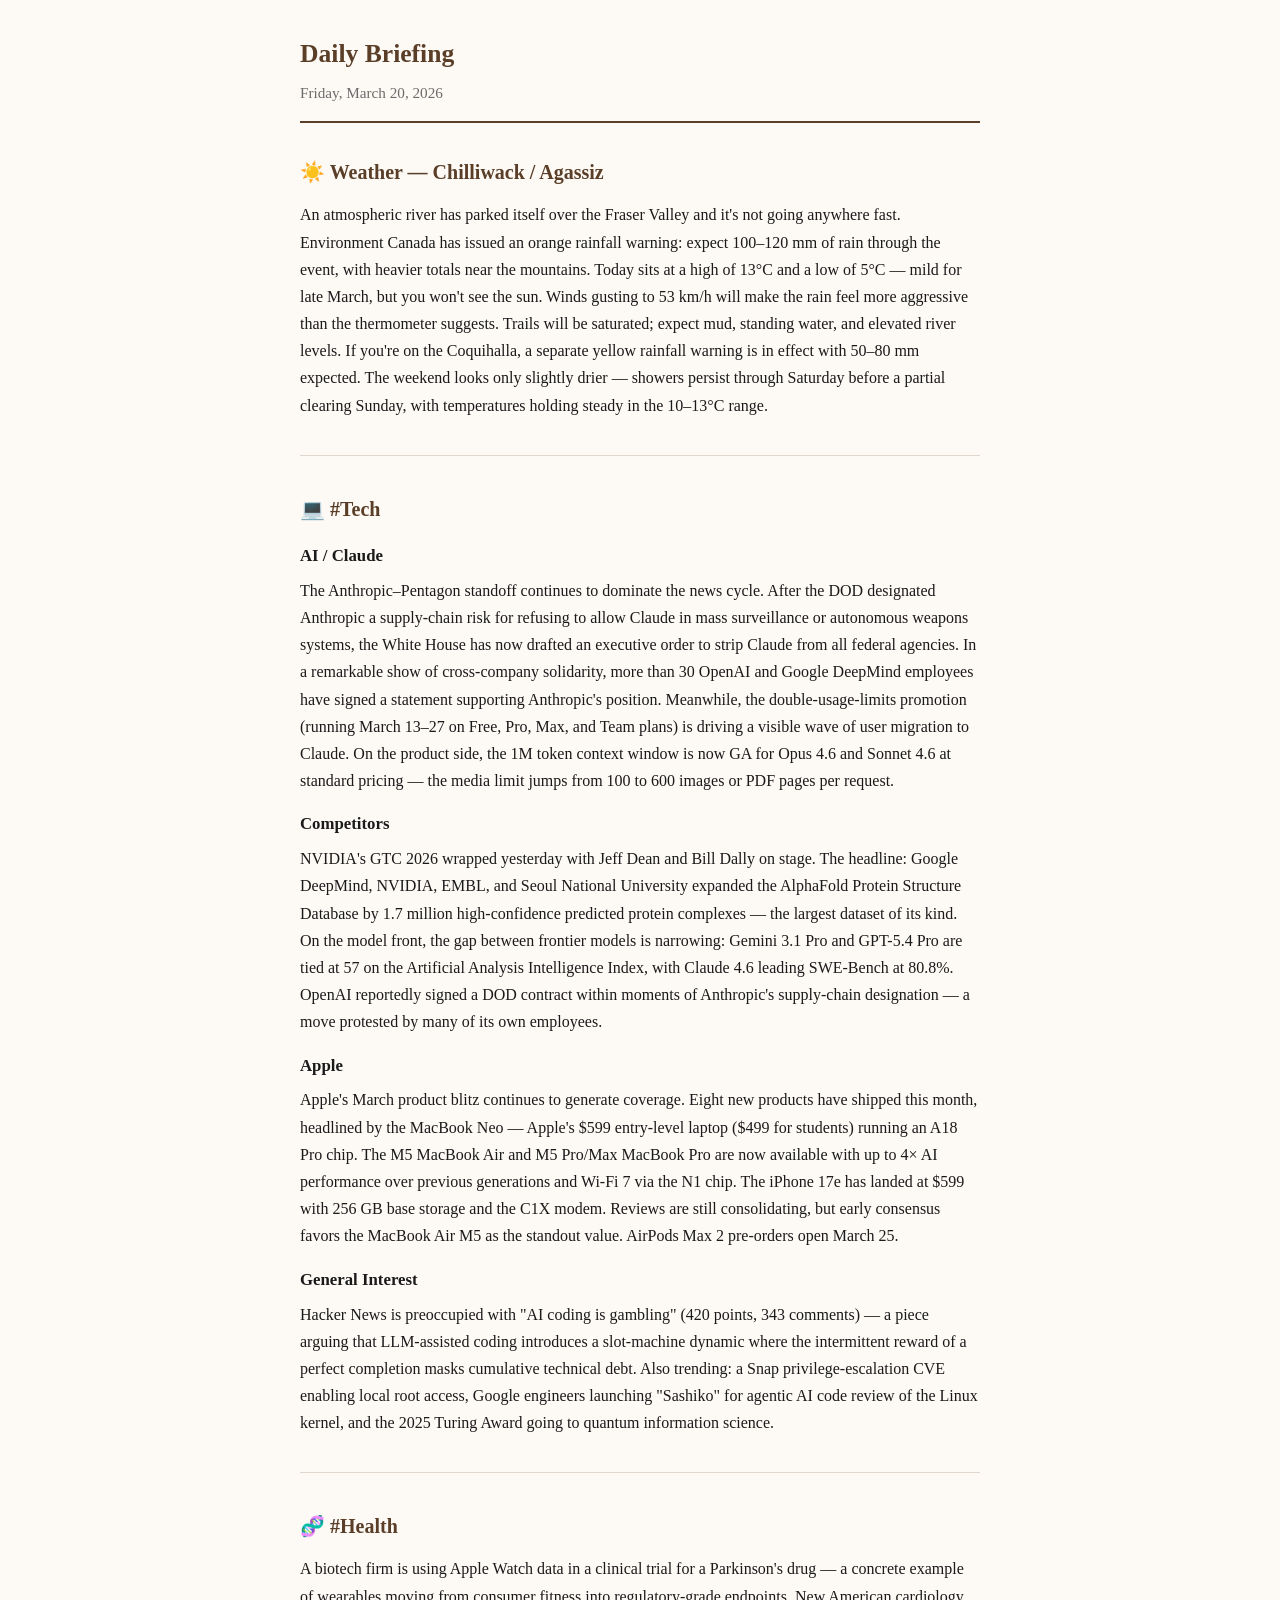
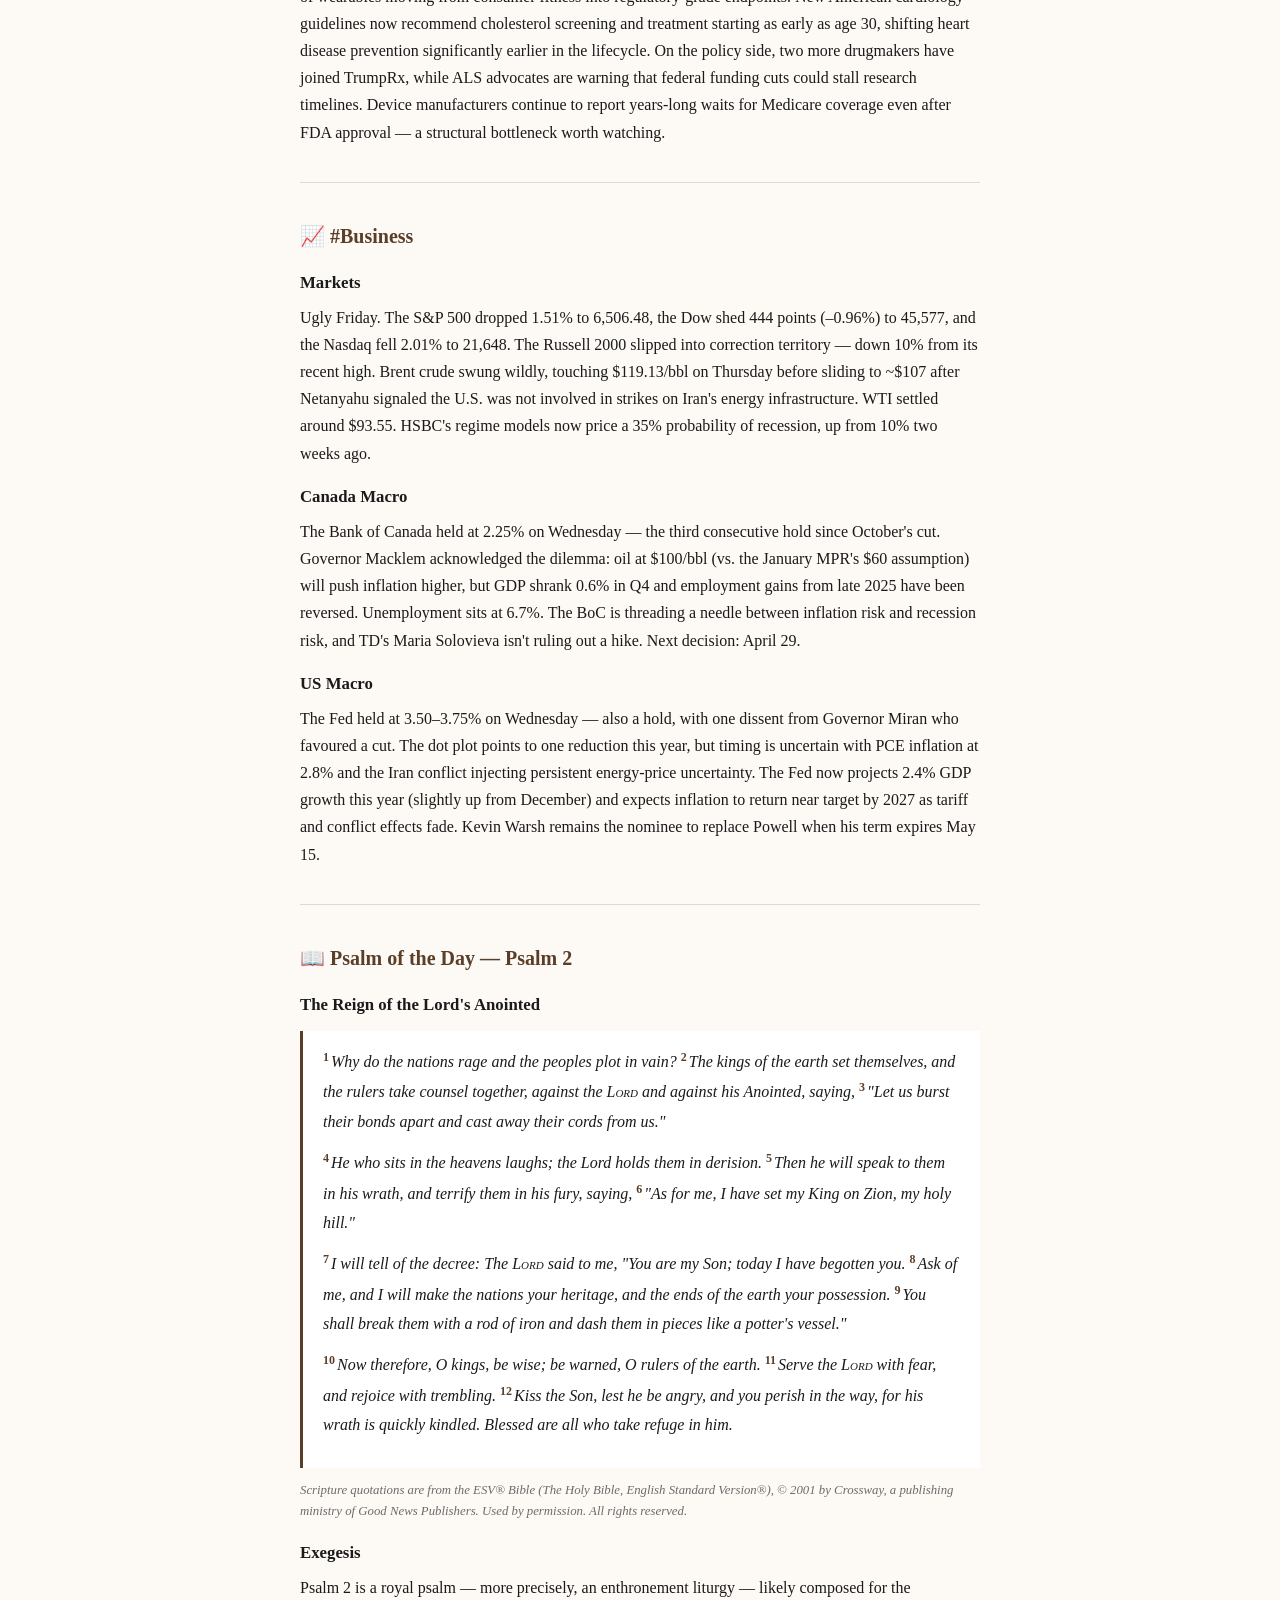
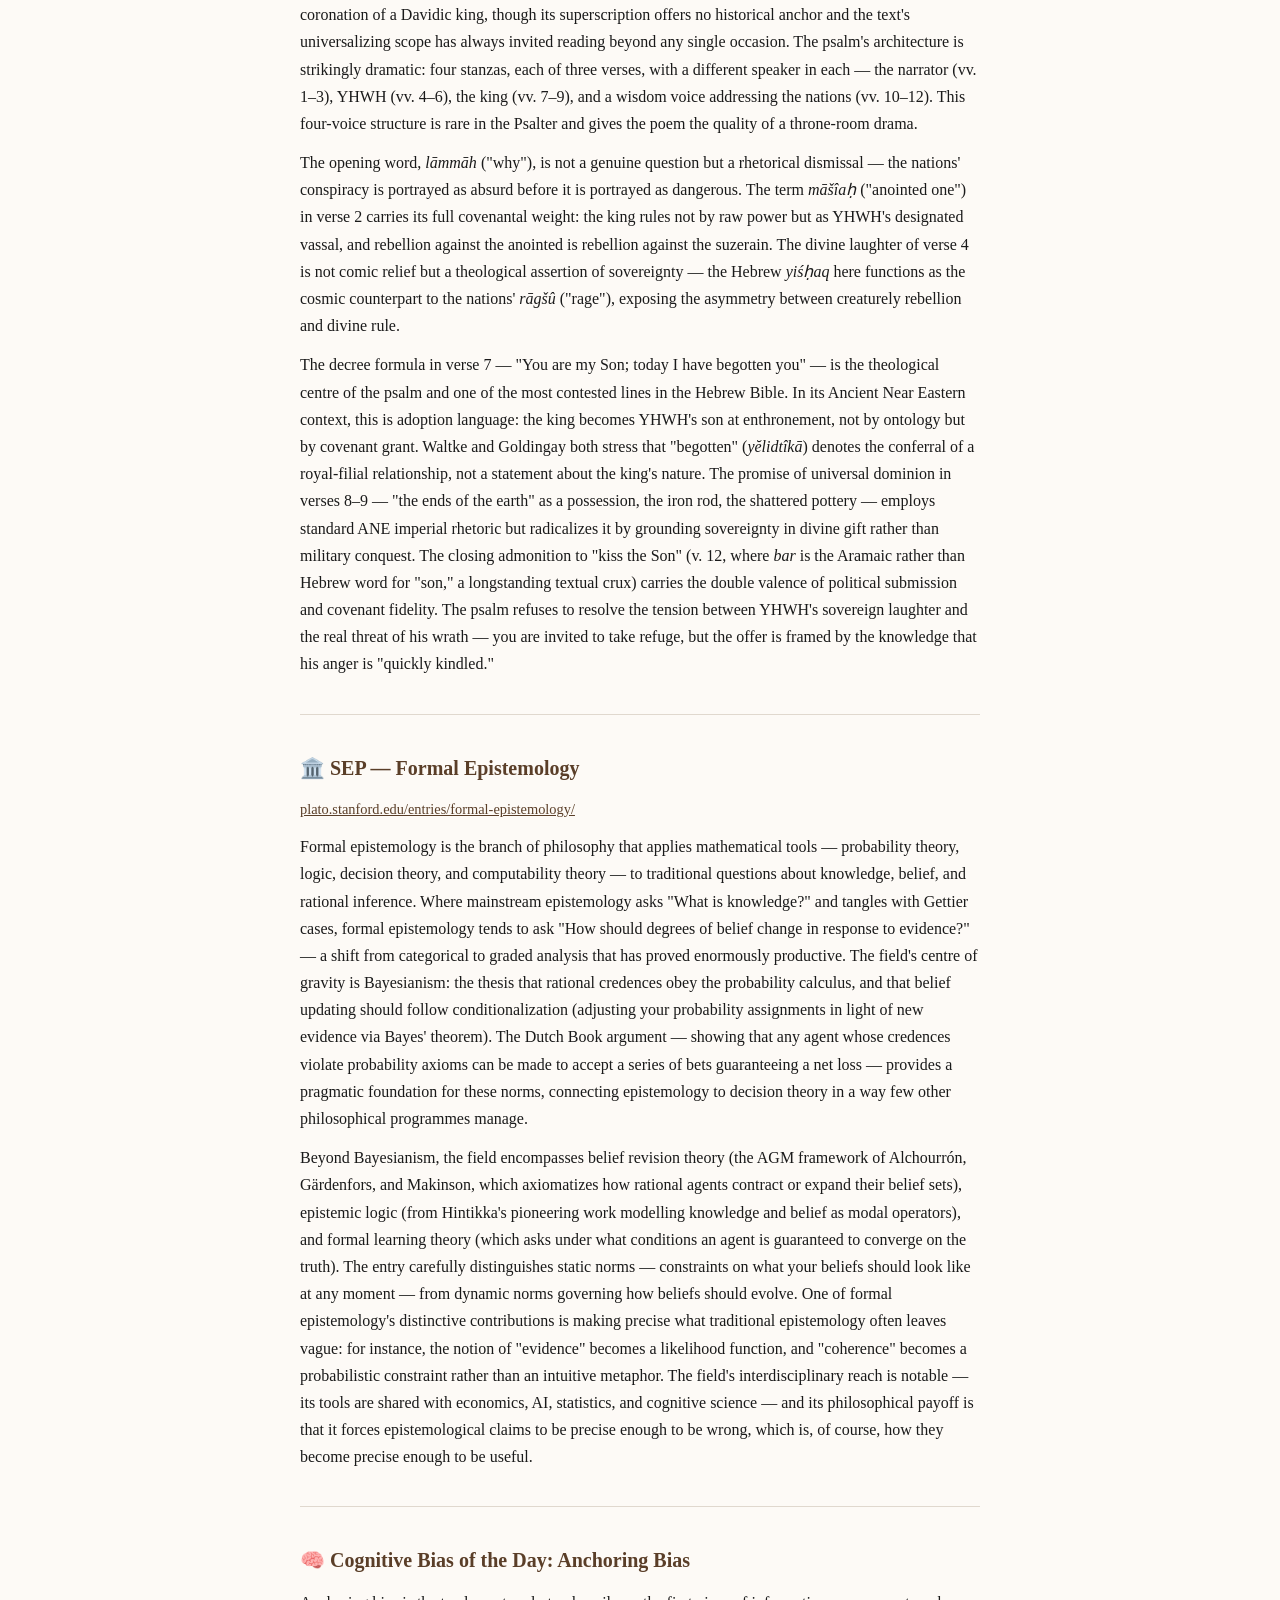
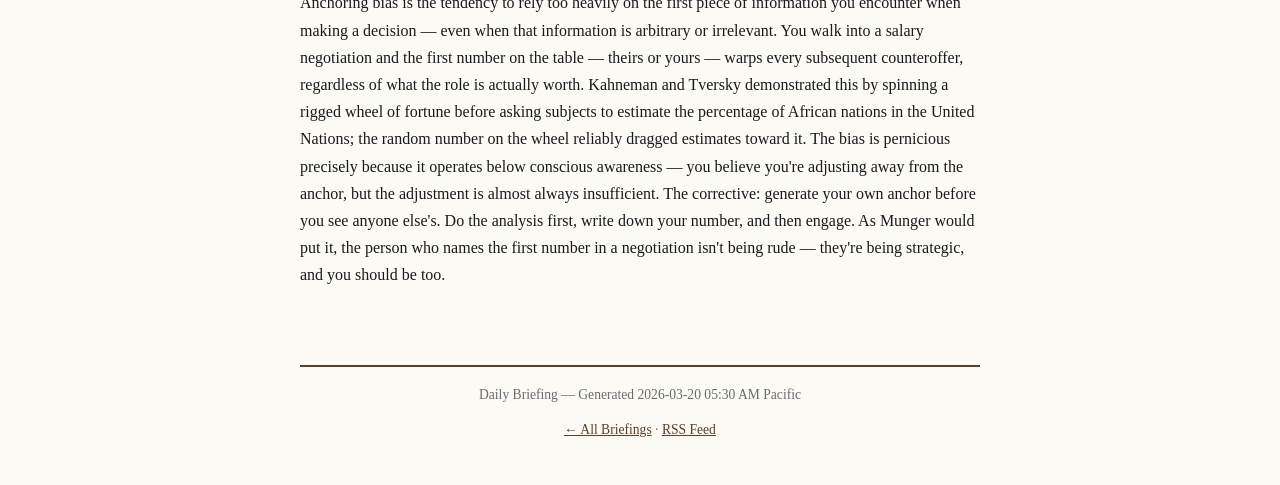
==== briefings/2026-03-20.html @ e6bb3db5 "Add RSS hub website with March 20, 2026 daily briefing Create the complete Daily Briefing website st" ====
<!DOCTYPE html>
<html lang="en-CA">
<head>
  <meta charset="UTF-8">
  <meta name="viewport" content="width=device-width, initial-scale=1.0">
  <title>Daily Briefing — 2026-03-20</title>
  <style>
    :root {
      --bg: #fdfaf6;
      --fg: #1a1a1a;
      --accent: #5a3e28;
      --muted: #6b6b6b;
      --border: #e0d8ce;
      --section-bg: #fff;
    }
    * { margin: 0; padding: 0; box-sizing: border-box; }
    body {
      font-family: Georgia, 'Times New Roman', serif;
      background: var(--bg);
      color: var(--fg);
      line-height: 1.7;
      max-width: 720px;
      margin: 0 auto;
      padding: 2rem 1.25rem;
    }
    header {
      border-bottom: 2px solid var(--accent);
      padding-bottom: 1rem;
      margin-bottom: 2rem;
    }
    header h1 {
      font-size: 1.6rem;
      font-weight: 700;
      color: var(--accent);
    }
    header .date {
      font-size: 0.95rem;
      color: var(--muted);
      margin-top: 0.25rem;
    }
    section {
      margin-bottom: 2.25rem;
      padding-bottom: 1.5rem;
      border-bottom: 1px solid var(--border);
    }
    section:last-of-type { border-bottom: none; }
    h2 {
      font-size: 1.25rem;
      font-weight: 700;
      margin-bottom: 0.75rem;
      color: var(--accent);
    }
    h3 {
      font-size: 1.05rem;
      font-weight: 600;
      margin-top: 1rem;
      margin-bottom: 0.4rem;
      color: var(--fg);
    }
    p { margin-bottom: 0.75rem; }
    .psalm-text {
      background: var(--section-bg);
      border-left: 3px solid var(--accent);
      padding: 1rem 1.25rem;
      margin: 0.75rem 0;
      font-style: italic;
      line-height: 1.8;
    }
    .psalm-text .verse-num {
      font-style: normal;
      font-weight: 700;
      font-size: 0.75rem;
      color: var(--accent);
      vertical-align: super;
      margin-right: 2px;
    }
    .copyright {
      font-size: 0.8rem;
      color: var(--muted);
      font-style: italic;
      margin-top: 0.5rem;
    }
    .sep-link {
      font-size: 0.9rem;
      color: var(--muted);
    }
    .sep-link a { color: var(--accent); }
    footer {
      margin-top: 2.5rem;
      padding-top: 1rem;
      border-top: 2px solid var(--accent);
      font-size: 0.85rem;
      color: var(--muted);
      text-align: center;
    }
    a { color: var(--accent); }
    @media (max-width: 600px) {
      body { padding: 1rem; }
      header h1 { font-size: 1.3rem; }
      h2 { font-size: 1.1rem; }
    }
  </style>
</head>
<body>

<header>
  <h1>Daily Briefing</h1>
  <div class="date">Friday, March 20, 2026</div>
</header>

<!-- SECTION 1: WEATHER -->
<section>
  <h2>☀️ Weather — Chilliwack / Agassiz</h2>
  <p>
    An atmospheric river has parked itself over the Fraser Valley and it's not going anywhere fast. Environment Canada has issued an orange rainfall warning: expect 100–120 mm of rain through the event, with heavier totals near the mountains. Today sits at a high of 13°C and a low of 5°C — mild for late March, but you won't see the sun. Winds gusting to 53 km/h will make the rain feel more aggressive than the thermometer suggests. Trails will be saturated; expect mud, standing water, and elevated river levels. If you're on the Coquihalla, a separate yellow rainfall warning is in effect with 50–80 mm expected. The weekend looks only slightly drier — showers persist through Saturday before a partial clearing Sunday, with temperatures holding steady in the 10–13°C range.
  </p>
</section>

<!-- SECTION 2: TECH -->
<section>
  <h2>💻 #Tech</h2>

  <h3>AI / Claude</h3>
  <p>
    The Anthropic–Pentagon standoff continues to dominate the news cycle. After the DOD designated Anthropic a supply-chain risk for refusing to allow Claude in mass surveillance or autonomous weapons systems, the White House has now drafted an executive order to strip Claude from all federal agencies. In a remarkable show of cross-company solidarity, more than 30 OpenAI and Google DeepMind employees have signed a statement supporting Anthropic's position. Meanwhile, the double-usage-limits promotion (running March 13–27 on Free, Pro, Max, and Team plans) is driving a visible wave of user migration to Claude. On the product side, the 1M token context window is now GA for Opus 4.6 and Sonnet 4.6 at standard pricing — the media limit jumps from 100 to 600 images or PDF pages per request.
  </p>

  <h3>Competitors</h3>
  <p>
    NVIDIA's GTC 2026 wrapped yesterday with Jeff Dean and Bill Dally on stage. The headline: Google DeepMind, NVIDIA, EMBL, and Seoul National University expanded the AlphaFold Protein Structure Database by 1.7 million high-confidence predicted protein complexes — the largest dataset of its kind. On the model front, the gap between frontier models is narrowing: Gemini 3.1 Pro and GPT-5.4 Pro are tied at 57 on the Artificial Analysis Intelligence Index, with Claude 4.6 leading SWE-Bench at 80.8%. OpenAI reportedly signed a DOD contract within moments of Anthropic's supply-chain designation — a move protested by many of its own employees.
  </p>

  <h3>Apple</h3>
  <p>
    Apple's March product blitz continues to generate coverage. Eight new products have shipped this month, headlined by the MacBook Neo — Apple's $599 entry-level laptop ($499 for students) running an A18 Pro chip. The M5 MacBook Air and M5 Pro/Max MacBook Pro are now available with up to 4× AI performance over previous generations and Wi-Fi 7 via the N1 chip. The iPhone 17e has landed at $599 with 256 GB base storage and the C1X modem. Reviews are still consolidating, but early consensus favors the MacBook Air M5 as the standout value. AirPods Max 2 pre-orders open March 25.
  </p>

  <h3>General Interest</h3>
  <p>
    Hacker News is preoccupied with "AI coding is gambling" (420 points, 343 comments) — a piece arguing that LLM-assisted coding introduces a slot-machine dynamic where the intermittent reward of a perfect completion masks cumulative technical debt. Also trending: a Snap privilege-escalation CVE enabling local root access, Google engineers launching "Sashiko" for agentic AI code review of the Linux kernel, and the 2025 Turing Award going to quantum information science.
  </p>
</section>

<!-- SECTION 3: HEALTH -->
<section>
  <h2>🧬 #Health</h2>
  <p>
    A biotech firm is using Apple Watch data in a clinical trial for a Parkinson's drug — a concrete example of wearables moving from consumer fitness into regulatory-grade endpoints. New American cardiology guidelines now recommend cholesterol screening and treatment starting as early as age 30, shifting heart disease prevention significantly earlier in the lifecycle. On the policy side, two more drugmakers have joined TrumpRx, while ALS advocates are warning that federal funding cuts could stall research timelines. Device manufacturers continue to report years-long waits for Medicare coverage even after FDA approval — a structural bottleneck worth watching.
  </p>
</section>

<!-- SECTION 4: BUSINESS -->
<section>
  <h2>📈 #Business</h2>

  <h3>Markets</h3>
  <p>
    Ugly Friday. The S&amp;P 500 dropped 1.51% to 6,506.48, the Dow shed 444 points (–0.96%) to 45,577, and the Nasdaq fell 2.01% to 21,648. The Russell 2000 slipped into correction territory — down 10% from its recent high. Brent crude swung wildly, touching $119.13/bbl on Thursday before sliding to ~$107 after Netanyahu signaled the U.S. was not involved in strikes on Iran's energy infrastructure. WTI settled around $93.55. HSBC's regime models now price a 35% probability of recession, up from 10% two weeks ago.
  </p>

  <h3>Canada Macro</h3>
  <p>
    The Bank of Canada held at 2.25% on Wednesday — the third consecutive hold since October's cut. Governor Macklem acknowledged the dilemma: oil at $100/bbl (vs. the January MPR's $60 assumption) will push inflation higher, but GDP shrank 0.6% in Q4 and employment gains from late 2025 have been reversed. Unemployment sits at 6.7%. The BoC is threading a needle between inflation risk and recession risk, and TD's Maria Solovieva isn't ruling out a hike. Next decision: April 29.
  </p>

  <h3>US Macro</h3>
  <p>
    The Fed held at 3.50–3.75% on Wednesday — also a hold, with one dissent from Governor Miran who favoured a cut. The dot plot points to one reduction this year, but timing is uncertain with PCE inflation at 2.8% and the Iran conflict injecting persistent energy-price uncertainty. The Fed now projects 2.4% GDP growth this year (slightly up from December) and expects inflation to return near target by 2027 as tariff and conflict effects fade. Kevin Warsh remains the nominee to replace Powell when his term expires May 15.
  </p>
</section>

<!-- SECTION 5: PSALM -->
<section>
  <h2>📖 Psalm of the Day — Psalm 2</h2>
  <h3>The Reign of the Lord's Anointed</h3>

  <div class="psalm-text">
    <p>
      <span class="verse-num">1</span>Why do the nations rage
      and the peoples plot in vain?
      <span class="verse-num">2</span>The kings of the earth set themselves,
      and the rulers take counsel together,
      against the <span style="font-variant: small-caps;">Lord</span> and against his Anointed, saying,
      <span class="verse-num">3</span>"Let us burst their bonds apart
      and cast away their cords from us."
    </p>
    <p>
      <span class="verse-num">4</span>He who sits in the heavens laughs;
      the Lord holds them in derision.
      <span class="verse-num">5</span>Then he will speak to them in his wrath,
      and terrify them in his fury, saying,
      <span class="verse-num">6</span>"As for me, I have set my King
      on Zion, my holy hill."
    </p>
    <p>
      <span class="verse-num">7</span>I will tell of the decree:
      The <span style="font-variant: small-caps;">Lord</span> said to me, "You are my Son;
      today I have begotten you.
      <span class="verse-num">8</span>Ask of me, and I will make the nations your heritage,
      and the ends of the earth your possession.
      <span class="verse-num">9</span>You shall break them with a rod of iron
      and dash them in pieces like a potter's vessel."
    </p>
    <p>
      <span class="verse-num">10</span>Now therefore, O kings, be wise;
      be warned, O rulers of the earth.
      <span class="verse-num">11</span>Serve the <span style="font-variant: small-caps;">Lord</span> with fear,
      and rejoice with trembling.
      <span class="verse-num">12</span>Kiss the Son,
      lest he be angry, and you perish in the way,
      for his wrath is quickly kindled.
      Blessed are all who take refuge in him.
    </p>
  </div>

  <p class="copyright">
    Scripture quotations are from the ESV® Bible (The Holy Bible, English Standard Version®), © 2001 by Crossway, a publishing ministry of Good News Publishers. Used by permission. All rights reserved.
  </p>

  <h3>Exegesis</h3>
  <p>
    Psalm 2 is a royal psalm — more precisely, an enthronement liturgy — likely composed for the coronation of a Davidic king, though its superscription offers no historical anchor and the text's universalizing scope has always invited reading beyond any single occasion. The psalm's architecture is strikingly dramatic: four stanzas, each of three verses, with a different speaker in each — the narrator (vv. 1–3), YHWH (vv. 4–6), the king (vv. 7–9), and a wisdom voice addressing the nations (vv. 10–12). This four-voice structure is rare in the Psalter and gives the poem the quality of a throne-room drama.
  </p>
  <p>
    The opening word, <em>lāmmāh</em> ("why"), is not a genuine question but a rhetorical dismissal — the nations' conspiracy is portrayed as absurd before it is portrayed as dangerous. The term <em>māšîaḥ</em> ("anointed one") in verse 2 carries its full covenantal weight: the king rules not by raw power but as YHWH's designated vassal, and rebellion against the anointed is rebellion against the suzerain. The divine laughter of verse 4 is not comic relief but a theological assertion of sovereignty — the Hebrew <em>yiśḥaq</em> here functions as the cosmic counterpart to the nations' <em>rāgšû</em> ("rage"), exposing the asymmetry between creaturely rebellion and divine rule.
  </p>
  <p>
    The decree formula in verse 7 — "You are my Son; today I have begotten you" — is the theological centre of the psalm and one of the most contested lines in the Hebrew Bible. In its Ancient Near Eastern context, this is adoption language: the king becomes YHWH's son at enthronement, not by ontology but by covenant grant. Waltke and Goldingay both stress that "begotten" (<em>yĕlidtîkā</em>) denotes the conferral of a royal-filial relationship, not a statement about the king's nature. The promise of universal dominion in verses 8–9 — "the ends of the earth" as a possession, the iron rod, the shattered pottery — employs standard ANE imperial rhetoric but radicalizes it by grounding sovereignty in divine gift rather than military conquest. The closing admonition to "kiss the Son" (v. 12, where <em>bar</em> is the Aramaic rather than Hebrew word for "son," a longstanding textual crux) carries the double valence of political submission and covenant fidelity. The psalm refuses to resolve the tension between YHWH's sovereign laughter and the real threat of his wrath — you are invited to take refuge, but the offer is framed by the knowledge that his anger is "quickly kindled."
  </p>
</section>

<!-- SECTION 6: SEP -->
<section>
  <h2>🏛️ SEP — Formal Epistemology</h2>
  <p class="sep-link">
    <a href="https://plato.stanford.edu/entries/formal-epistemology/">plato.stanford.edu/entries/formal-epistemology/</a>
  </p>
  <p>
    Formal epistemology is the branch of philosophy that applies mathematical tools — probability theory, logic, decision theory, and computability theory — to traditional questions about knowledge, belief, and rational inference. Where mainstream epistemology asks "What is knowledge?" and tangles with Gettier cases, formal epistemology tends to ask "How should degrees of belief change in response to evidence?" — a shift from categorical to graded analysis that has proved enormously productive. The field's centre of gravity is Bayesianism: the thesis that rational credences obey the probability calculus, and that belief updating should follow conditionalization (adjusting your probability assignments in light of new evidence via Bayes' theorem). The Dutch Book argument — showing that any agent whose credences violate probability axioms can be made to accept a series of bets guaranteeing a net loss — provides a pragmatic foundation for these norms, connecting epistemology to decision theory in a way few other philosophical programmes manage.
  </p>
  <p>
    Beyond Bayesianism, the field encompasses belief revision theory (the AGM framework of Alchourrón, Gärdenfors, and Makinson, which axiomatizes how rational agents contract or expand their belief sets), epistemic logic (from Hintikka's pioneering work modelling knowledge and belief as modal operators), and formal learning theory (which asks under what conditions an agent is guaranteed to converge on the truth). The entry carefully distinguishes static norms — constraints on what your beliefs should look like at any moment — from dynamic norms governing how beliefs should evolve. One of formal epistemology's distinctive contributions is making precise what traditional epistemology often leaves vague: for instance, the notion of "evidence" becomes a likelihood function, and "coherence" becomes a probabilistic constraint rather than an intuitive metaphor. The field's interdisciplinary reach is notable — its tools are shared with economics, AI, statistics, and cognitive science — and its philosophical payoff is that it forces epistemological claims to be precise enough to be wrong, which is, of course, how they become precise enough to be useful.
  </p>
</section>

<!-- SECTION 7: BIAS -->
<section>
  <h2>🧠 Cognitive Bias of the Day: Anchoring Bias</h2>
  <p>
    Anchoring bias is the tendency to rely too heavily on the first piece of information you encounter when making a decision — even when that information is arbitrary or irrelevant. You walk into a salary negotiation and the first number on the table — theirs or yours — warps every subsequent counteroffer, regardless of what the role is actually worth. Kahneman and Tversky demonstrated this by spinning a rigged wheel of fortune before asking subjects to estimate the percentage of African nations in the United Nations; the random number on the wheel reliably dragged estimates toward it. The bias is pernicious precisely because it operates below conscious awareness — you believe you're adjusting away from the anchor, but the adjustment is almost always insufficient. The corrective: generate your own anchor before you see anyone else's. Do the analysis first, write down your number, and then engage. As Munger would put it, the person who names the first number in a negotiation isn't being rude — they're being strategic, and you should be too.
  </p>
</section>

<footer>
  <p>Daily Briefing — Generated 2026-03-20 05:30 AM Pacific</p>
  <p><a href="../index.html">← All Briefings</a> · <a href="../feed.xml">RSS Feed</a></p>
</footer>

</body>
</html>
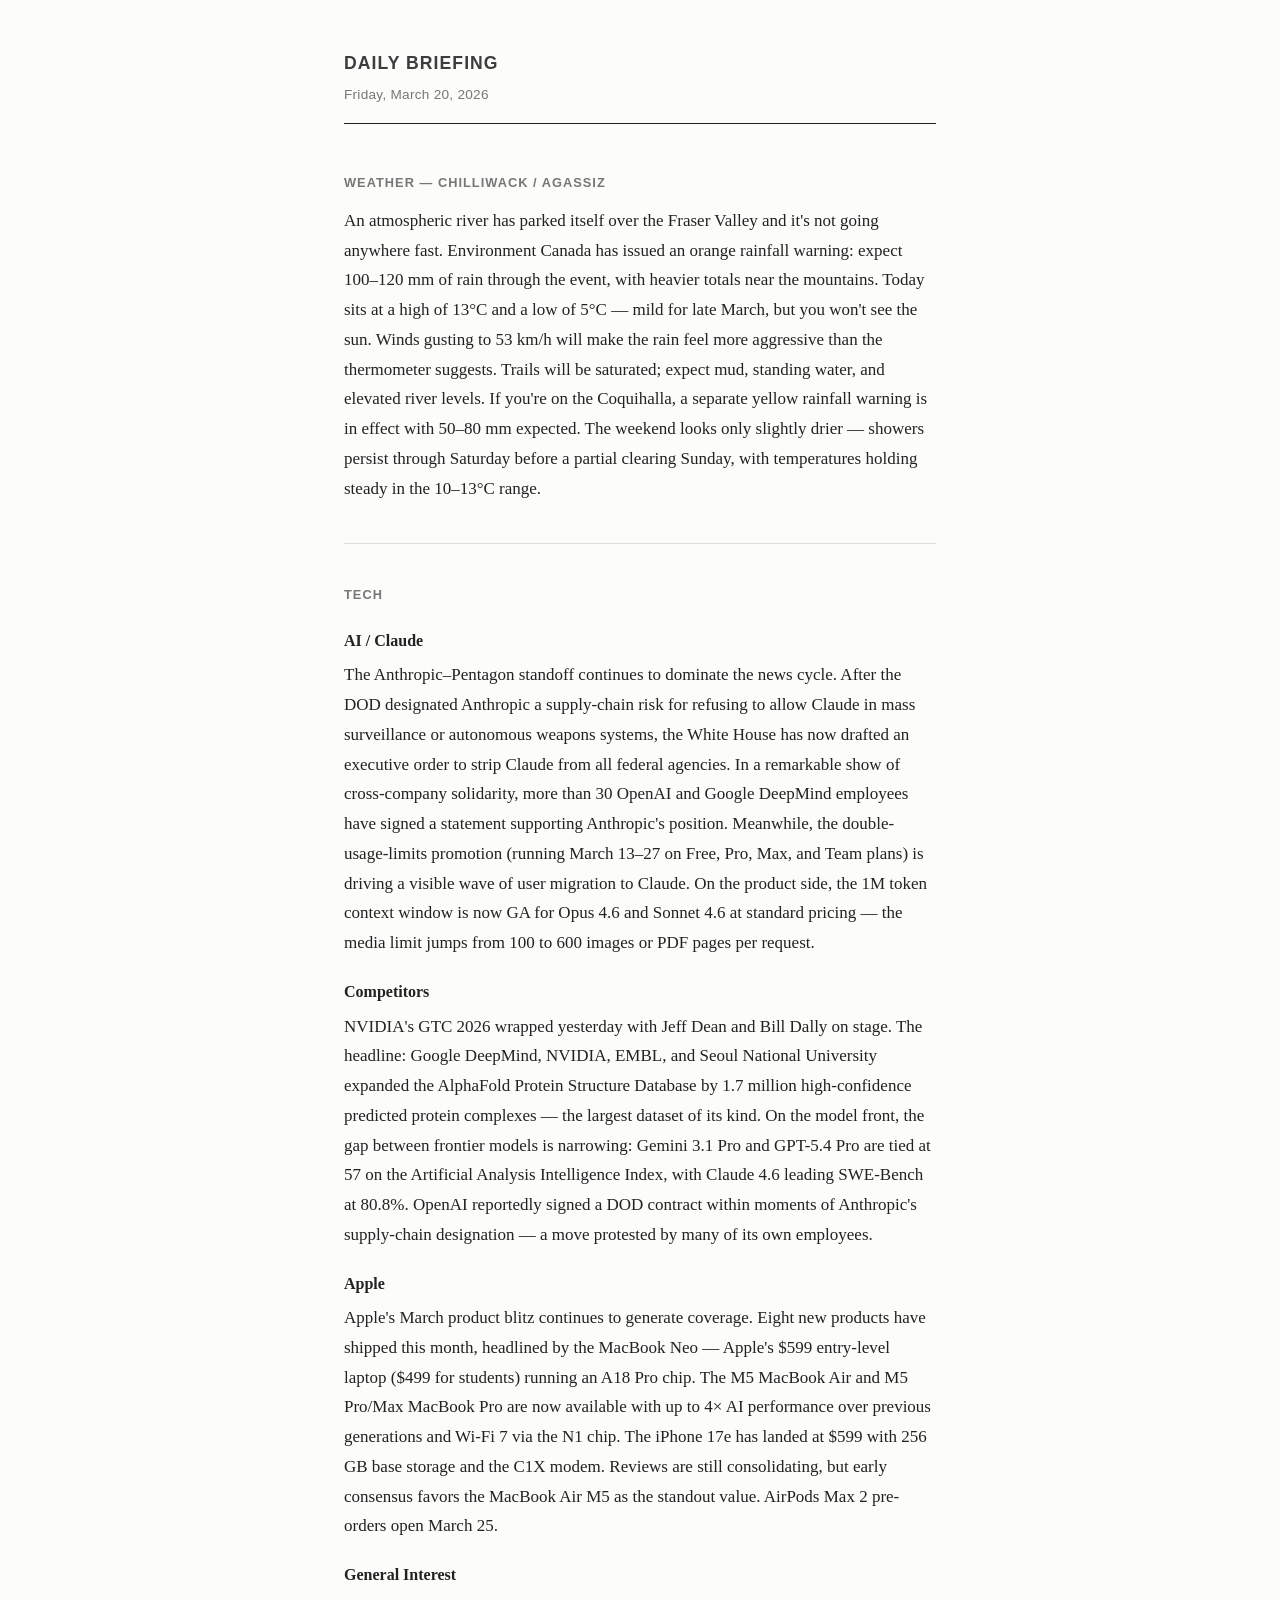
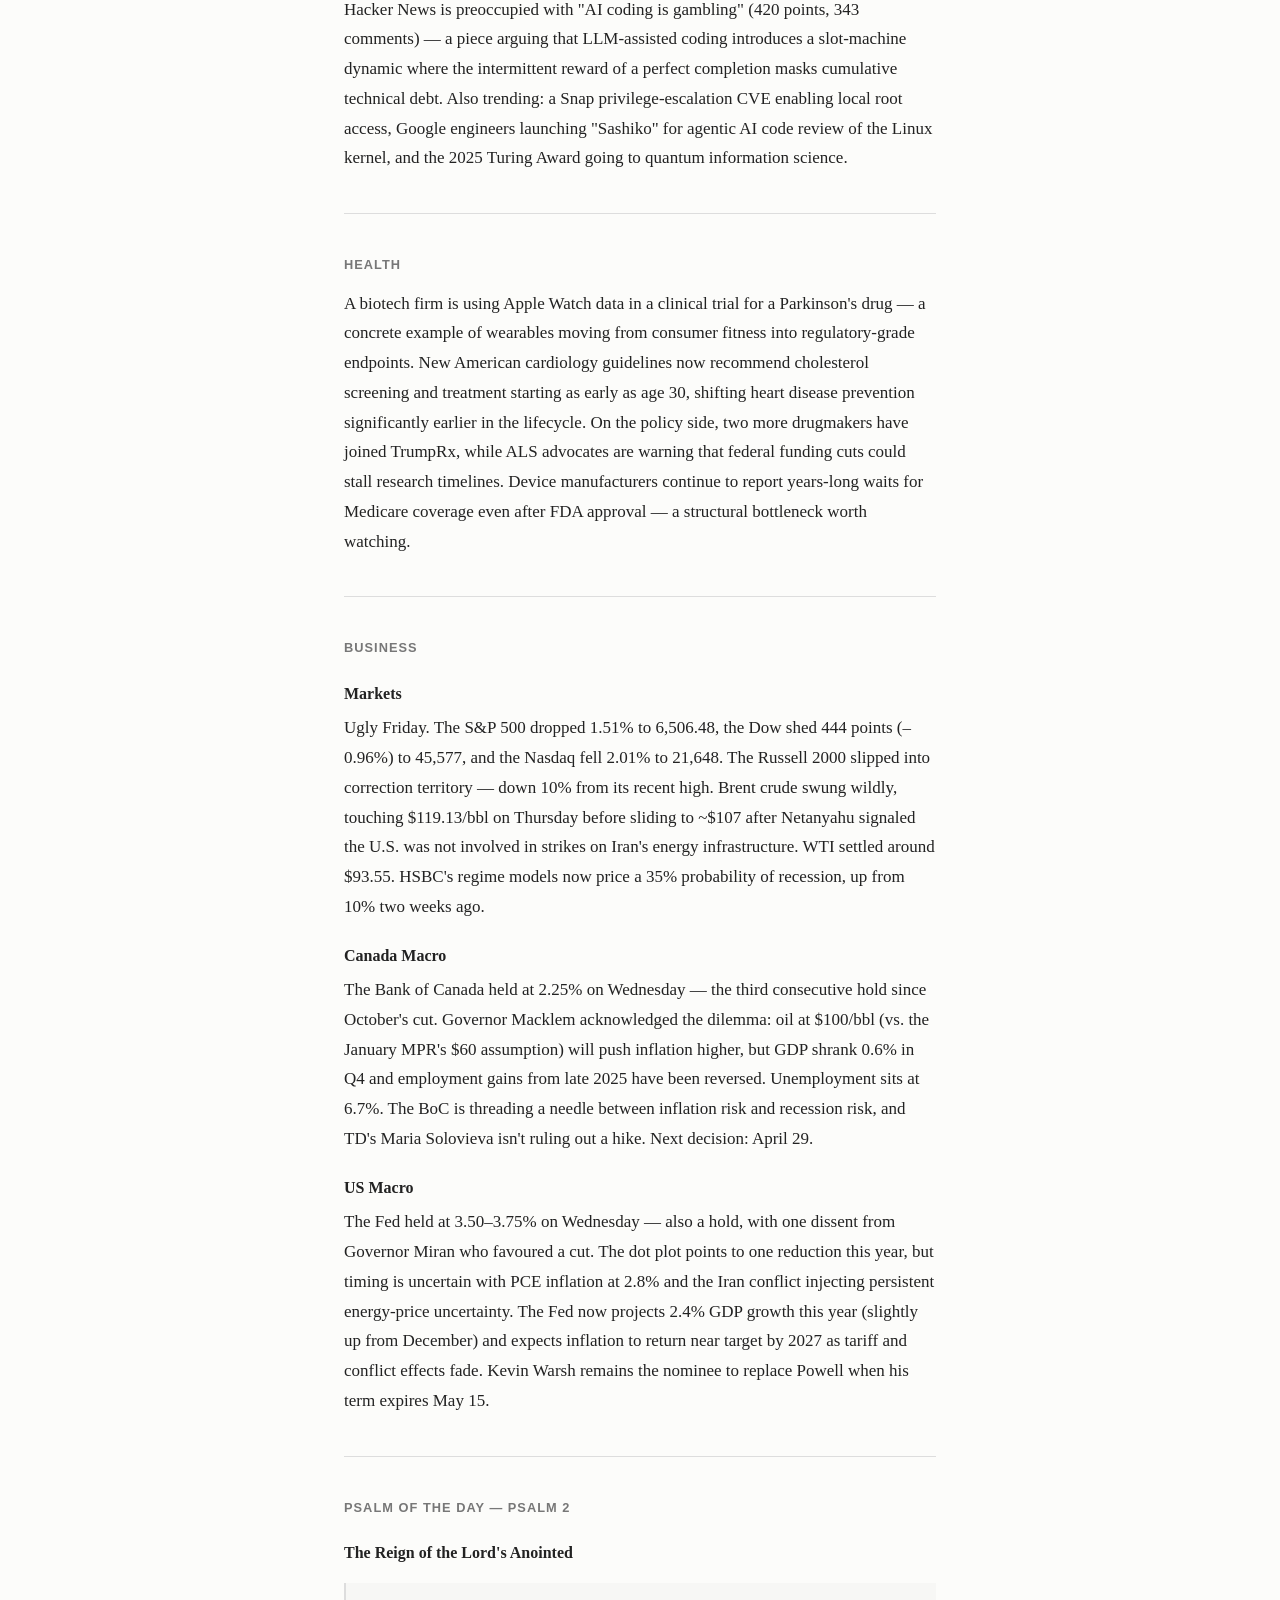
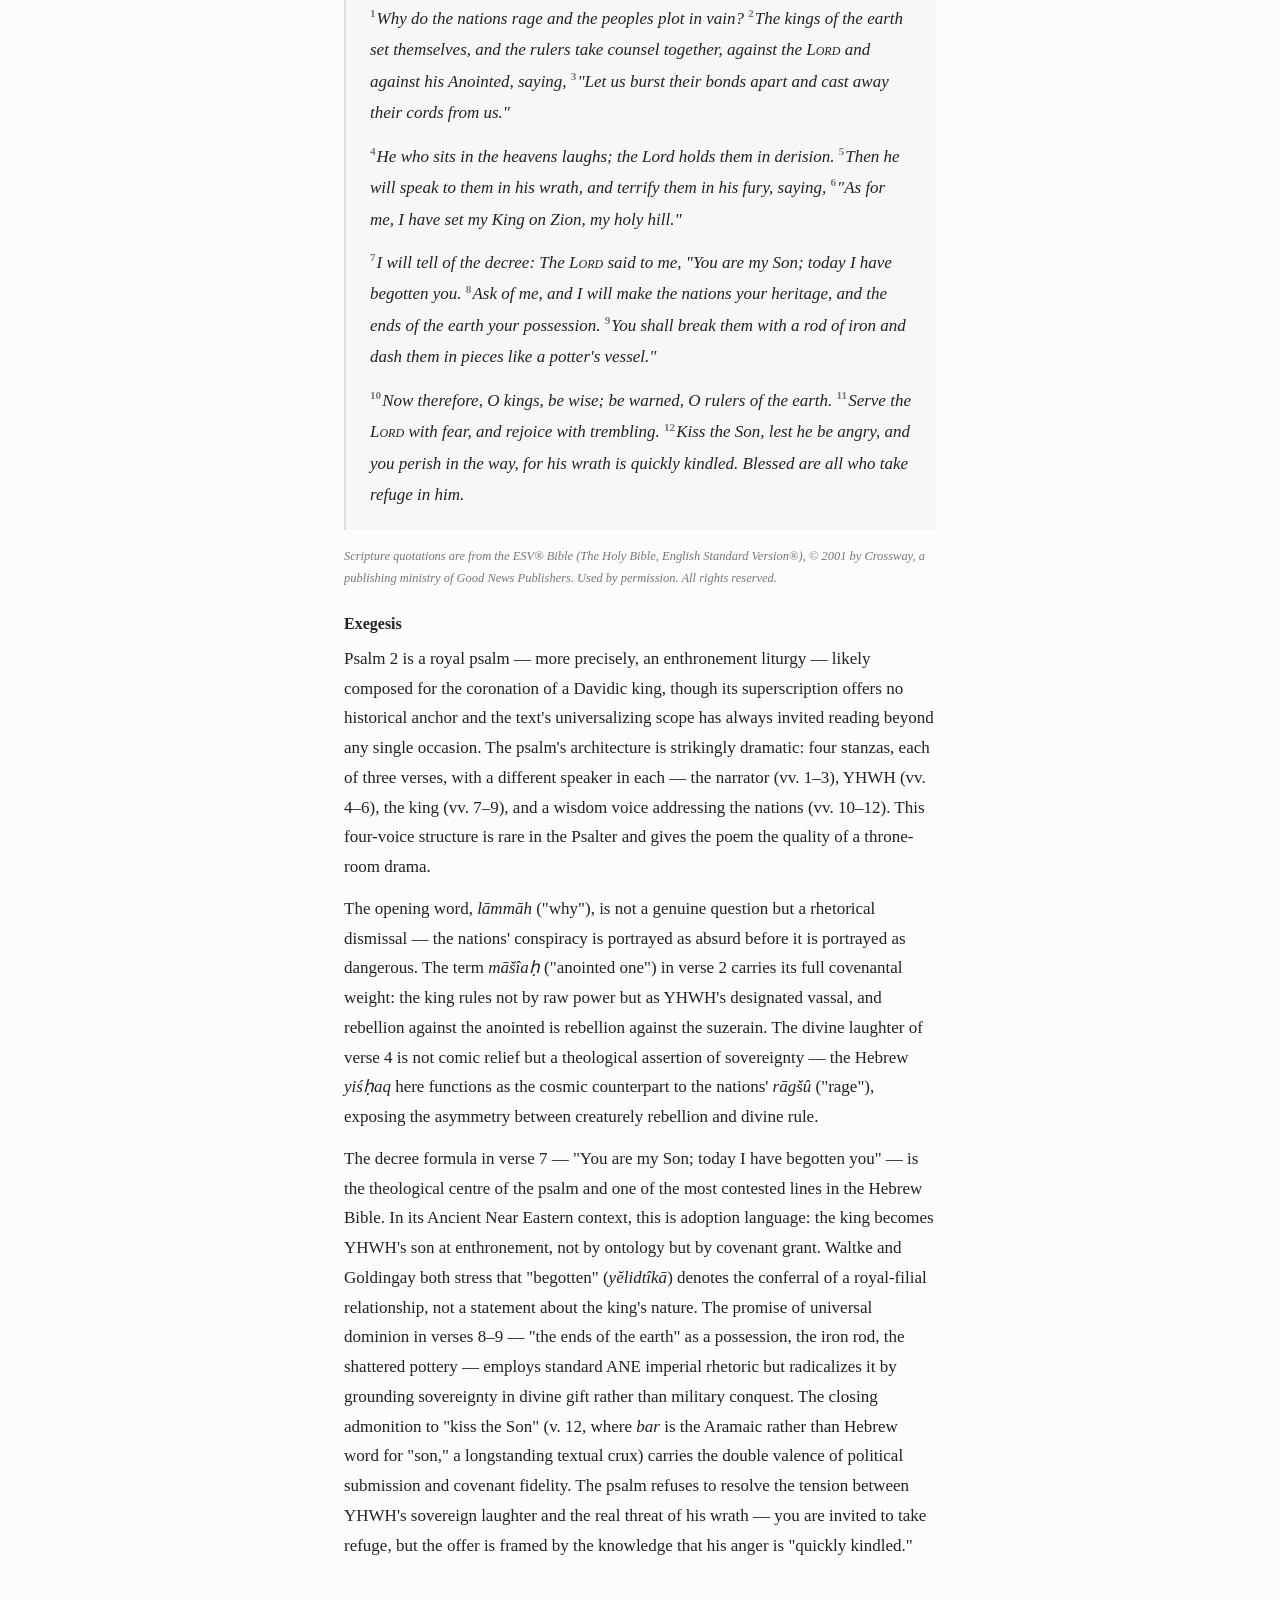
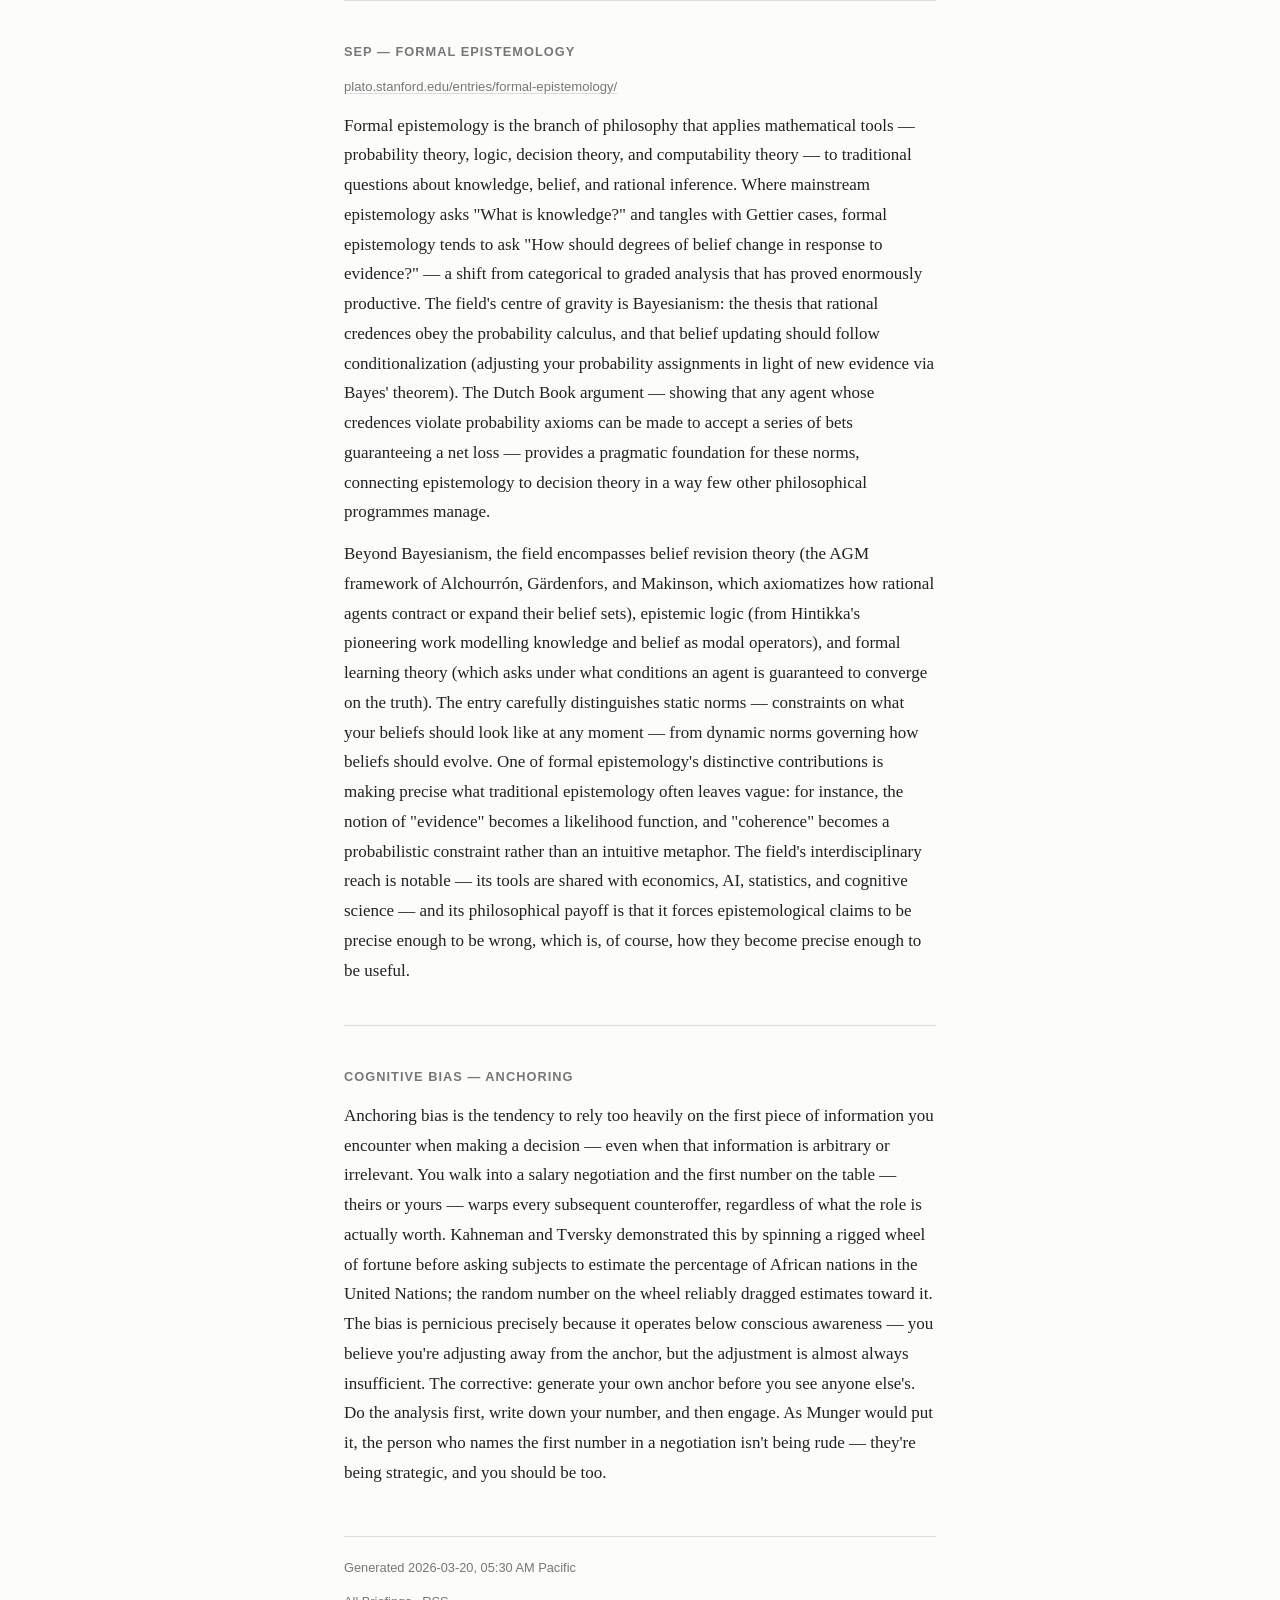
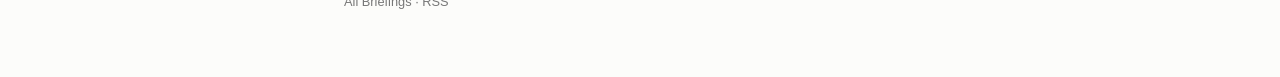
==== commit 0ca52bba: "Redesign: minimal aesthetic, extract shared stylesheet - Extract all CSS to /style.css (was duplicat" ====
--- a/briefings/2026-03-20.html
+++ b/briefings/2026-03-20.html
@@ -4,121 +4,27 @@
   <meta charset="UTF-8">
   <meta name="viewport" content="width=device-width, initial-scale=1.0">
   <title>Daily Briefing — 2026-03-20</title>
-  <style>
-    :root {
-      --bg: #fdfaf6;
-      --fg: #1a1a1a;
-      --accent: #5a3e28;
-      --muted: #6b6b6b;
-      --border: #e0d8ce;
-      --section-bg: #fff;
-    }
-    * { margin: 0; padding: 0; box-sizing: border-box; }
-    body {
-      font-family: Georgia, 'Times New Roman', serif;
-      background: var(--bg);
-      color: var(--fg);
-      line-height: 1.7;
-      max-width: 720px;
-      margin: 0 auto;
-      padding: 2rem 1.25rem;
-    }
-    header {
-      border-bottom: 2px solid var(--accent);
-      padding-bottom: 1rem;
-      margin-bottom: 2rem;
-    }
-    header h1 {
-      font-size: 1.6rem;
-      font-weight: 700;
-      color: var(--accent);
-    }
-    header .date {
-      font-size: 0.95rem;
-      color: var(--muted);
-      margin-top: 0.25rem;
-    }
-    section {
-      margin-bottom: 2.25rem;
-      padding-bottom: 1.5rem;
-      border-bottom: 1px solid var(--border);
-    }
-    section:last-of-type { border-bottom: none; }
-    h2 {
-      font-size: 1.25rem;
-      font-weight: 700;
-      margin-bottom: 0.75rem;
-      color: var(--accent);
-    }
-    h3 {
-      font-size: 1.05rem;
-      font-weight: 600;
-      margin-top: 1rem;
-      margin-bottom: 0.4rem;
-      color: var(--fg);
-    }
-    p { margin-bottom: 0.75rem; }
-    .psalm-text {
-      background: var(--section-bg);
-      border-left: 3px solid var(--accent);
-      padding: 1rem 1.25rem;
-      margin: 0.75rem 0;
-      font-style: italic;
-      line-height: 1.8;
-    }
-    .psalm-text .verse-num {
-      font-style: normal;
-      font-weight: 700;
-      font-size: 0.75rem;
-      color: var(--accent);
-      vertical-align: super;
-      margin-right: 2px;
-    }
-    .copyright {
-      font-size: 0.8rem;
-      color: var(--muted);
-      font-style: italic;
-      margin-top: 0.5rem;
-    }
-    .sep-link {
-      font-size: 0.9rem;
-      color: var(--muted);
-    }
-    .sep-link a { color: var(--accent); }
-    footer {
-      margin-top: 2.5rem;
-      padding-top: 1rem;
-      border-top: 2px solid var(--accent);
-      font-size: 0.85rem;
-      color: var(--muted);
-      text-align: center;
-    }
-    a { color: var(--accent); }
-    @media (max-width: 600px) {
-      body { padding: 1rem; }
-      header h1 { font-size: 1.3rem; }
-      h2 { font-size: 1.1rem; }
-    }
-  </style>
+  <link rel="stylesheet" href="/style.css">
 </head>
 <body>
 
 <header>
   <h1>Daily Briefing</h1>
   <div class="date">Friday, March 20, 2026</div>
+  <hr class="header-rule">
 </header>
 
-<!-- SECTION 1: WEATHER -->
 <section>
-  <h2>☀️ Weather — Chilliwack / Agassiz</h2>
+  <h2>Weather — Chilliwack / Agassiz</h2>
   <p>
     An atmospheric river has parked itself over the Fraser Valley and it's not going anywhere fast. Environment Canada has issued an orange rainfall warning: expect 100–120 mm of rain through the event, with heavier totals near the mountains. Today sits at a high of 13°C and a low of 5°C — mild for late March, but you won't see the sun. Winds gusting to 53 km/h will make the rain feel more aggressive than the thermometer suggests. Trails will be saturated; expect mud, standing water, and elevated river levels. If you're on the Coquihalla, a separate yellow rainfall warning is in effect with 50–80 mm expected. The weekend looks only slightly drier — showers persist through Saturday before a partial clearing Sunday, with temperatures holding steady in the 10–13°C range.
   </p>
 </section>
 
-<!-- SECTION 2: TECH -->
+<hr class="section-rule">
+
 <section>
-  <h2>💻 #Tech</h2>
+  <h2>Tech</h2>
 
   <h3>AI / Claude</h3>
   <p>
@@ -141,17 +47,19 @@
   </p>
 </section>
 
-<!-- SECTION 3: HEALTH -->
+<hr class="section-rule">
+
 <section>
-  <h2>🧬 #Health</h2>
+  <h2>Health</h2>
   <p>
     A biotech firm is using Apple Watch data in a clinical trial for a Parkinson's drug — a concrete example of wearables moving from consumer fitness into regulatory-grade endpoints. New American cardiology guidelines now recommend cholesterol screening and treatment starting as early as age 30, shifting heart disease prevention significantly earlier in the lifecycle. On the policy side, two more drugmakers have joined TrumpRx, while ALS advocates are warning that federal funding cuts could stall research timelines. Device manufacturers continue to report years-long waits for Medicare coverage even after FDA approval — a structural bottleneck worth watching.
   </p>
 </section>
 
-<!-- SECTION 4: BUSINESS -->
+<hr class="section-rule">
+
 <section>
-  <h2>📈 #Business</h2>
+  <h2>Business</h2>
 
   <h3>Markets</h3>
   <p>
@@ -169,9 +77,10 @@
   </p>
 </section>
 
-<!-- SECTION 5: PSALM -->
+<hr class="section-rule">
+
 <section>
-  <h2>📖 Psalm of the Day — Psalm 2</h2>
+  <h2>Psalm of the Day — Psalm 2</h2>
   <h3>The Reign of the Lord's Anointed</h3>
 
   <div class="psalm-text">
@@ -229,9 +138,10 @@
   </p>
 </section>
 
-<!-- SECTION 6: SEP -->
+<hr class="section-rule">
+
 <section>
-  <h2>🏛️ SEP — Formal Epistemology</h2>
+  <h2>SEP — Formal Epistemology</h2>
   <p class="sep-link">
     <a href="https://plato.stanford.edu/entries/formal-epistemology/">plato.stanford.edu/entries/formal-epistemology/</a>
   </p>
@@ -243,17 +153,18 @@
   </p>
 </section>
 
-<!-- SECTION 7: BIAS -->
+<hr class="section-rule">
+
 <section>
-  <h2>🧠 Cognitive Bias of the Day: Anchoring Bias</h2>
+  <h2>Cognitive Bias — Anchoring</h2>
   <p>
     Anchoring bias is the tendency to rely too heavily on the first piece of information you encounter when making a decision — even when that information is arbitrary or irrelevant. You walk into a salary negotiation and the first number on the table — theirs or yours — warps every subsequent counteroffer, regardless of what the role is actually worth. Kahneman and Tversky demonstrated this by spinning a rigged wheel of fortune before asking subjects to estimate the percentage of African nations in the United Nations; the random number on the wheel reliably dragged estimates toward it. The bias is pernicious precisely because it operates below conscious awareness — you believe you're adjusting away from the anchor, but the adjustment is almost always insufficient. The corrective: generate your own anchor before you see anyone else's. Do the analysis first, write down your number, and then engage. As Munger would put it, the person who names the first number in a negotiation isn't being rude — they're being strategic, and you should be too.
   </p>
 </section>
 
 <footer>
-  <p>Daily Briefing — Generated 2026-03-20 05:30 AM Pacific</p>
-  <p><a href="../index.html">← All Briefings</a> · <a href="../feed.xml">RSS Feed</a></p>
+  <p>Generated 2026-03-20, 05:30 AM Pacific</p>
+  <p><a href="/">All Briefings</a> · <a href="/feed.xml">RSS</a></p>
 </footer>
 
 </body>
--- a/style.css
+++ b/style.css
@@ -0,0 +1,260 @@
+/* Daily Briefing — Shared Stylesheet */
+
+:root {
+  --bg: #fcfcfa;
+  --fg: #222;
+  --accent: #3d3d3d;
+  --muted: #777;
+  --rule: #ddd;
+  --block-bg: #f7f7f5;
+  --link: #222;
+  --link-hover: #555;
+  --font-serif: 'Iowan Old Style', 'Palatino Linotype', Palatino, Georgia, serif;
+  --font-sans: -apple-system, BlinkMacSystemFont, 'Segoe UI', Helvetica, Arial, sans-serif;
+  --font-mono: 'SF Mono', SFMono-Regular, Menlo, Consolas, monospace;
+  --max-width: 640px;
+}
+
+*,
+*::before,
+*::after {
+  margin: 0;
+  padding: 0;
+  box-sizing: border-box;
+}
+
+body {
+  font-family: var(--font-serif);
+  font-size: 17px;
+  background: var(--bg);
+  color: var(--fg);
+  line-height: 1.75;
+  max-width: var(--max-width);
+  margin: 0 auto;
+  padding: 3rem 1.5rem 4rem;
+  -webkit-font-smoothing: antialiased;
+}
+
+/* --- Header --- */
+
+header {
+  margin-bottom: 3rem;
+}
+
+header h1 {
+  font-family: var(--font-sans);
+  font-size: 1.1rem;
+  font-weight: 600;
+  letter-spacing: 0.06em;
+  text-transform: uppercase;
+  color: var(--accent);
+}
+
+header .subtitle {
+  font-size: 0.9rem;
+  color: var(--muted);
+  margin-top: 0.25rem;
+}
+
+header .date {
+  font-family: var(--font-sans);
+  font-size: 0.85rem;
+  color: var(--muted);
+  margin-top: 0.25rem;
+  letter-spacing: 0.02em;
+}
+
+.header-rule {
+  border: none;
+  border-top: 1px solid var(--fg);
+  margin-top: 1rem;
+}
+
+/* --- Links --- */
+
+a {
+  color: var(--link);
+  text-decoration-color: var(--rule);
+  text-underline-offset: 2px;
+  transition: text-decoration-color 0.15s;
+}
+
+a:hover {
+  text-decoration-color: var(--fg);
+}
+
+/* --- Sections --- */
+
+section {
+  margin-bottom: 2.5rem;
+}
+
+section:last-of-type {
+  margin-bottom: 0;
+}
+
+h2 {
+  font-family: var(--font-sans);
+  font-size: 0.8rem;
+  font-weight: 600;
+  letter-spacing: 0.08em;
+  text-transform: uppercase;
+  color: var(--muted);
+  margin-bottom: 0.75rem;
+}
+
+h3 {
+  font-family: var(--font-serif);
+  font-size: 1rem;
+  font-weight: 600;
+  margin-top: 1.25rem;
+  margin-bottom: 0.35rem;
+  color: var(--fg);
+}
+
+h3:first-child {
+  margin-top: 0;
+}
+
+p {
+  margin-bottom: 0.75rem;
+}
+
+p:last-child {
+  margin-bottom: 0;
+}
+
+/* --- Dividers --- */
+
+.section-rule {
+  border: none;
+  border-top: 1px solid var(--rule);
+  margin: 2.5rem 0;
+}
+
+/* --- Archive List (index.html) --- */
+
+.archive-list {
+  list-style: none;
+}
+
+.archive-list li {
+  padding: 0.75rem 0;
+  border-bottom: 1px solid var(--rule);
+}
+
+.archive-list li:last-child {
+  border-bottom: none;
+}
+
+.archive-list a {
+  font-family: var(--font-sans);
+  font-size: 0.95rem;
+  font-weight: 500;
+  color: var(--link);
+  text-decoration: none;
+}
+
+.archive-list a:hover {
+  text-decoration: underline;
+  text-decoration-color: var(--muted);
+}
+
+.archive-list .summary {
+  font-size: 0.85rem;
+  color: var(--muted);
+  margin-top: 0.15rem;
+  line-height: 1.5;
+}
+
+/* --- Feed link --- */
+
+.feed-link {
+  display: inline-block;
+  margin-top: 0.75rem;
+  font-family: var(--font-sans);
+  font-size: 0.8rem;
+  color: var(--muted);
+  text-decoration: none;
+  letter-spacing: 0.02em;
+}
+
+.feed-link:hover {
+  color: var(--fg);
+}
+
+/* --- Scripture block --- */
+
+.psalm-text {
+  background: var(--block-bg);
+  border-left: 2px solid var(--rule);
+  padding: 1.25rem 1.5rem;
+  margin: 1rem 0;
+  font-style: italic;
+  line-height: 1.85;
+}
+
+.psalm-text .verse-num {
+  font-style: normal;
+  font-weight: 600;
+  font-size: 0.7rem;
+  color: var(--muted);
+  vertical-align: super;
+  margin-right: 1px;
+}
+
+.copyright {
+  font-size: 0.78rem;
+  color: var(--muted);
+  font-style: italic;
+  margin-top: 0.5rem;
+}
+
+/* --- SEP link --- */
+
+.sep-link {
+  font-family: var(--font-sans);
+  font-size: 0.82rem;
+  color: var(--muted);
+  margin-bottom: 0.75rem;
+}
+
+.sep-link a {
+  color: var(--muted);
+}
+
+.sep-link a:hover {
+  color: var(--fg);
+}
+
+/* --- Footer --- */
+
+footer {
+  margin-top: 3rem;
+  padding-top: 1.25rem;
+  border-top: 1px solid var(--rule);
+  font-family: var(--font-sans);
+  font-size: 0.8rem;
+  color: var(--muted);
+}
+
+footer a {
+  color: var(--muted);
+  text-decoration: none;
+}
+
+footer a:hover {
+  color: var(--fg);
+}
+
+/* --- Responsive --- */
+
+@media (max-width: 600px) {
+  body {
+    padding: 2rem 1rem 3rem;
+    font-size: 16px;
+  }
+  header h1 {
+    font-size: 1rem;
+  }
+}
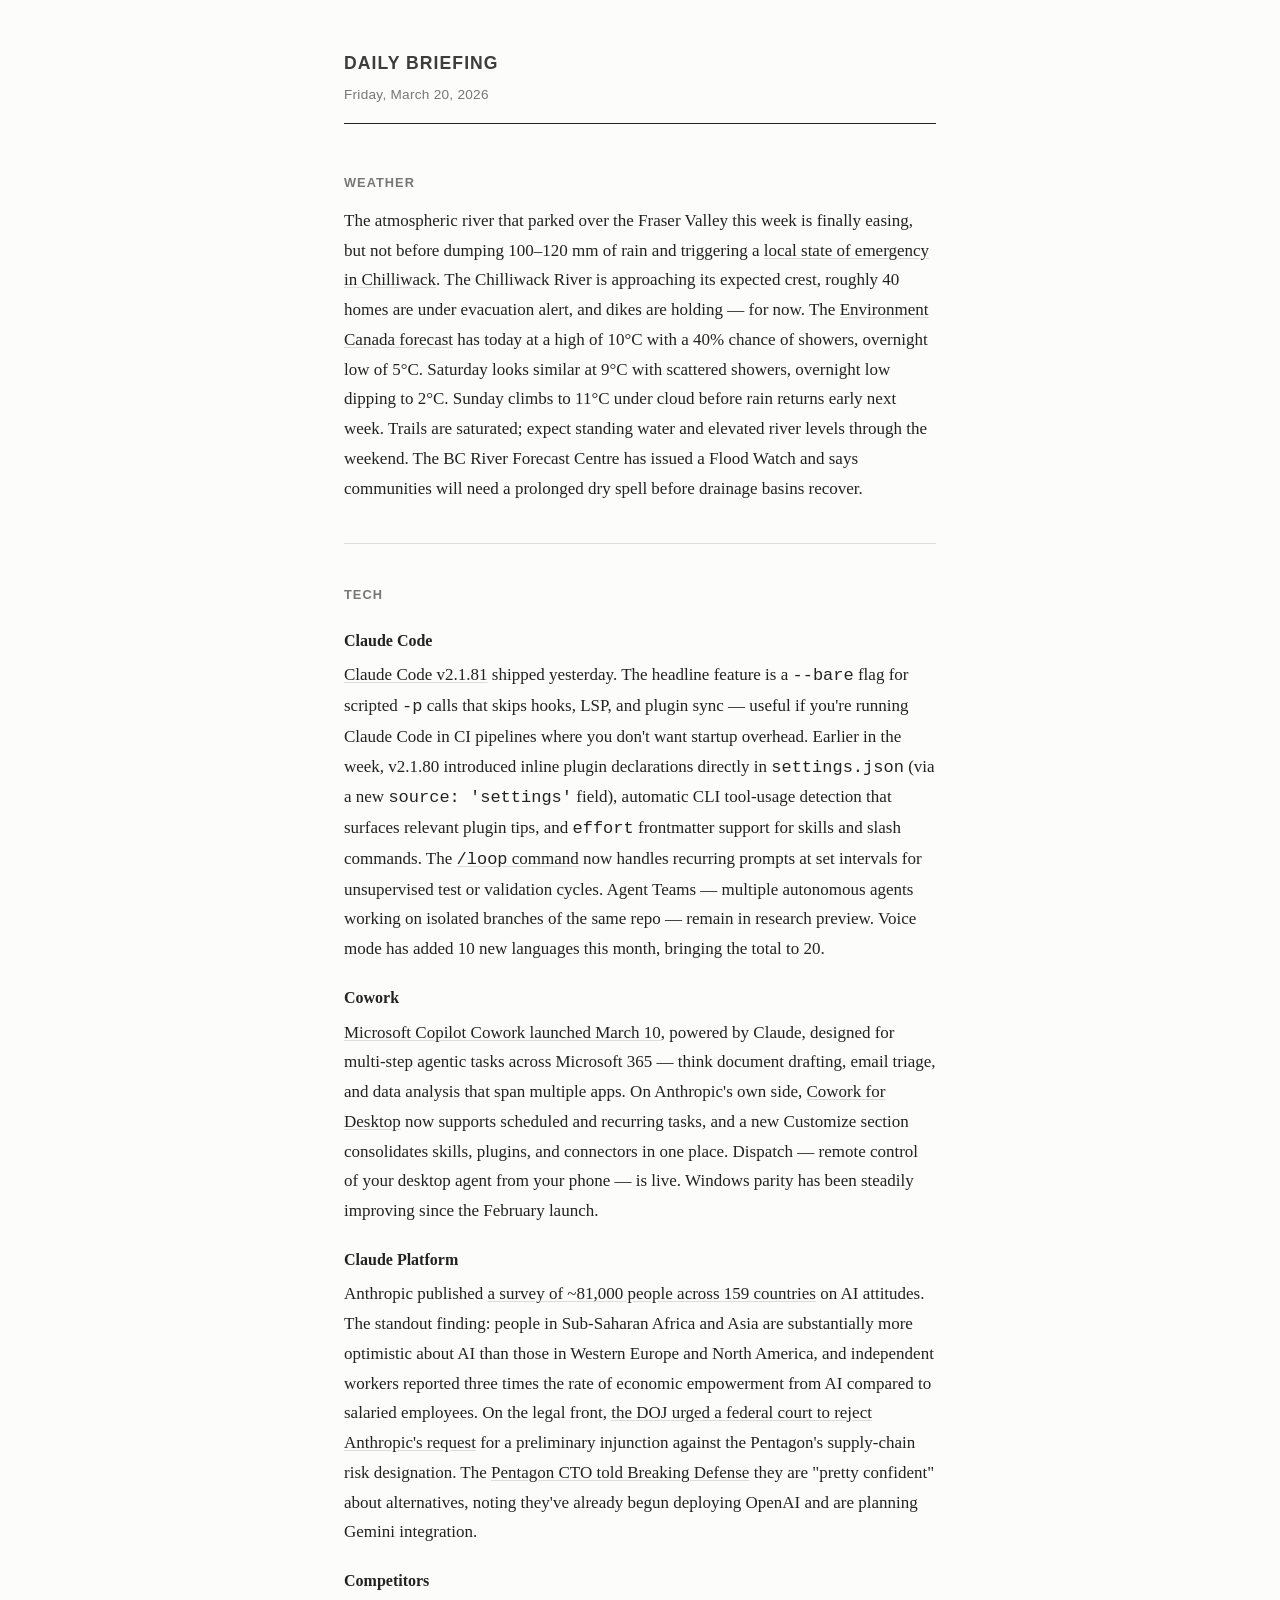
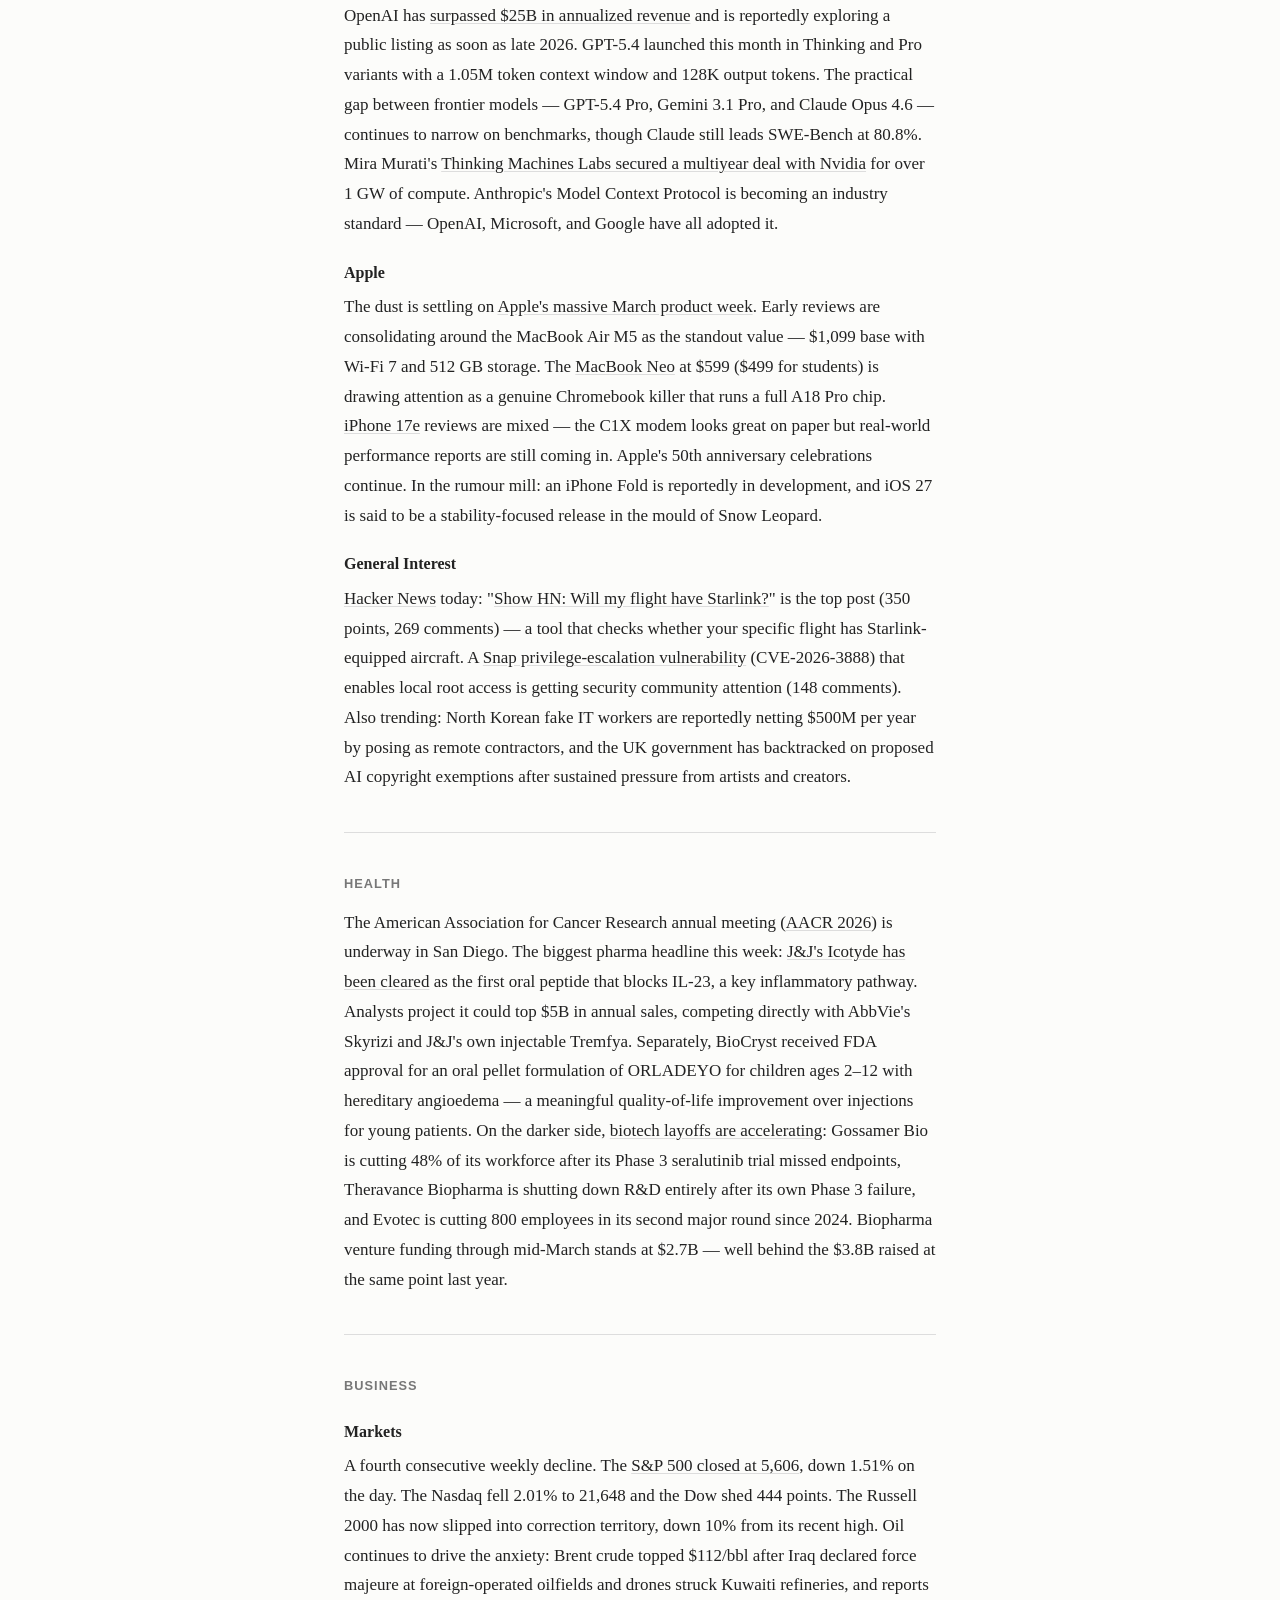
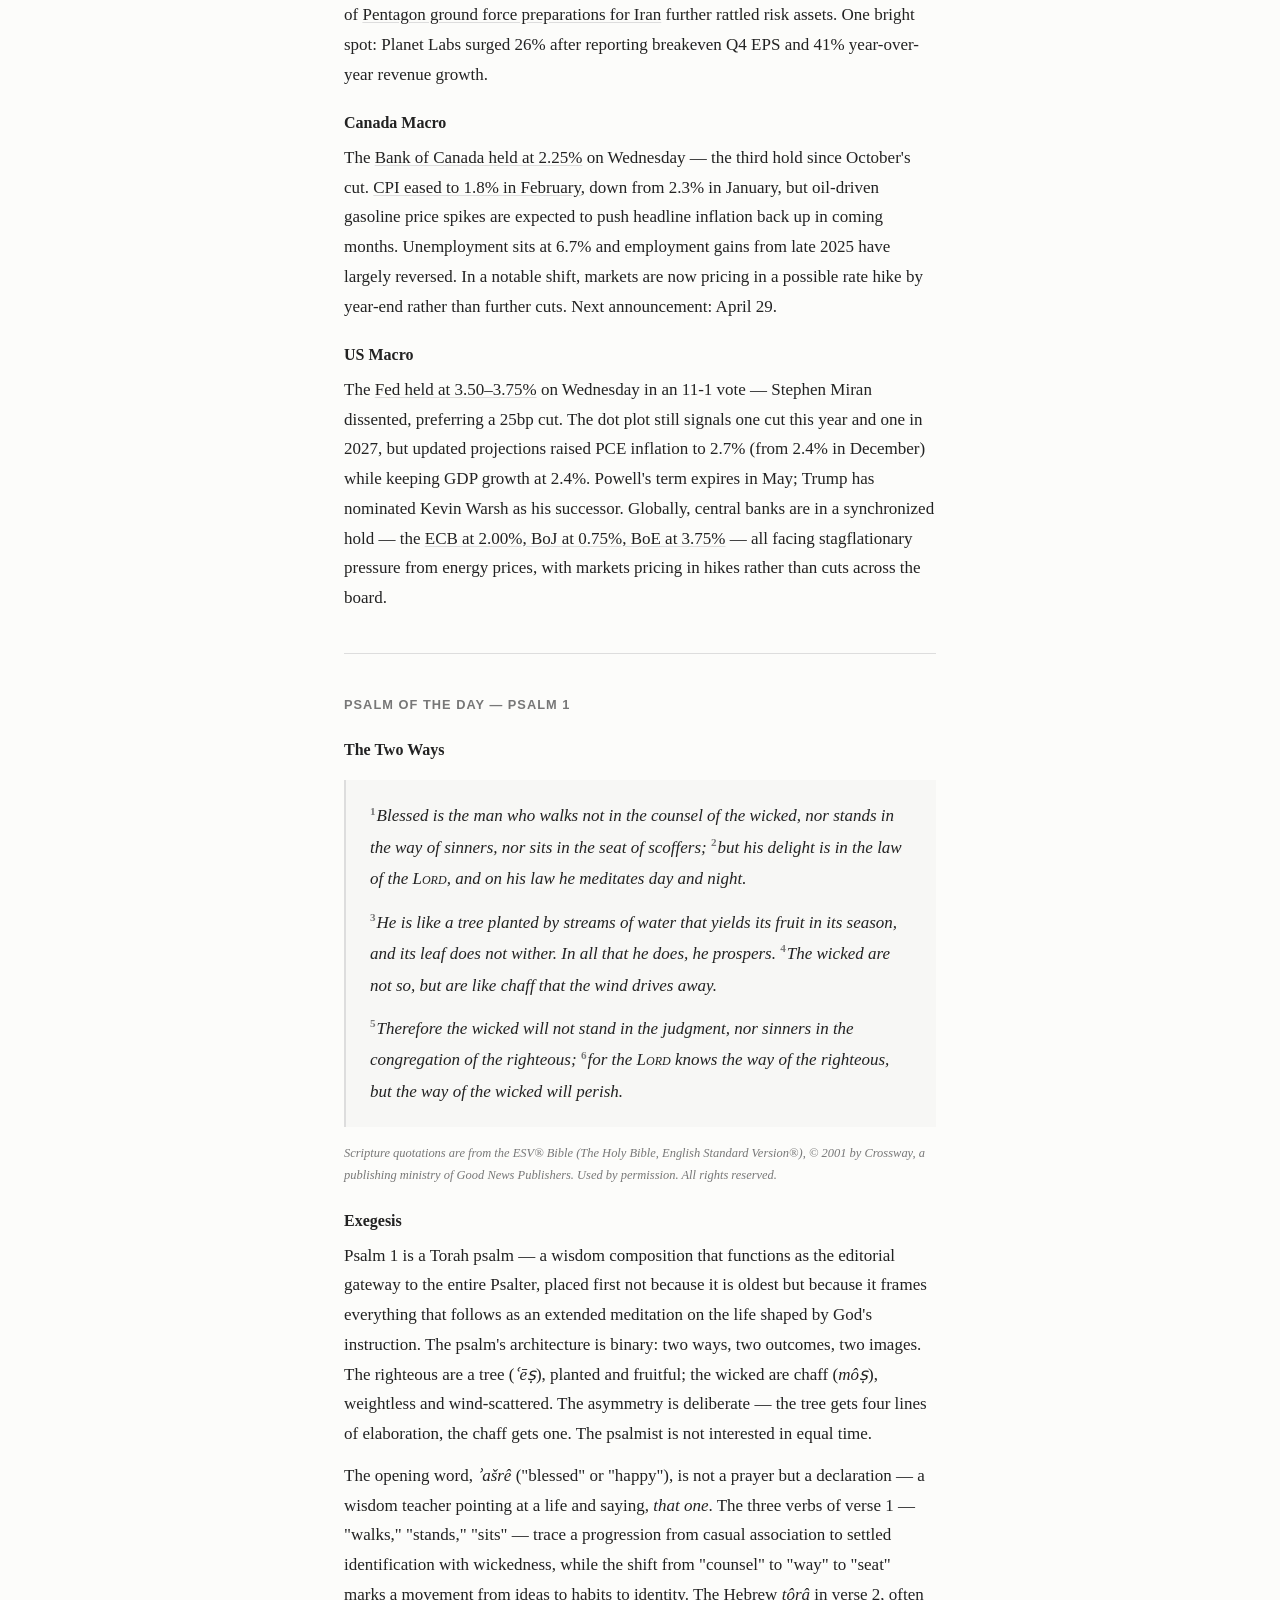
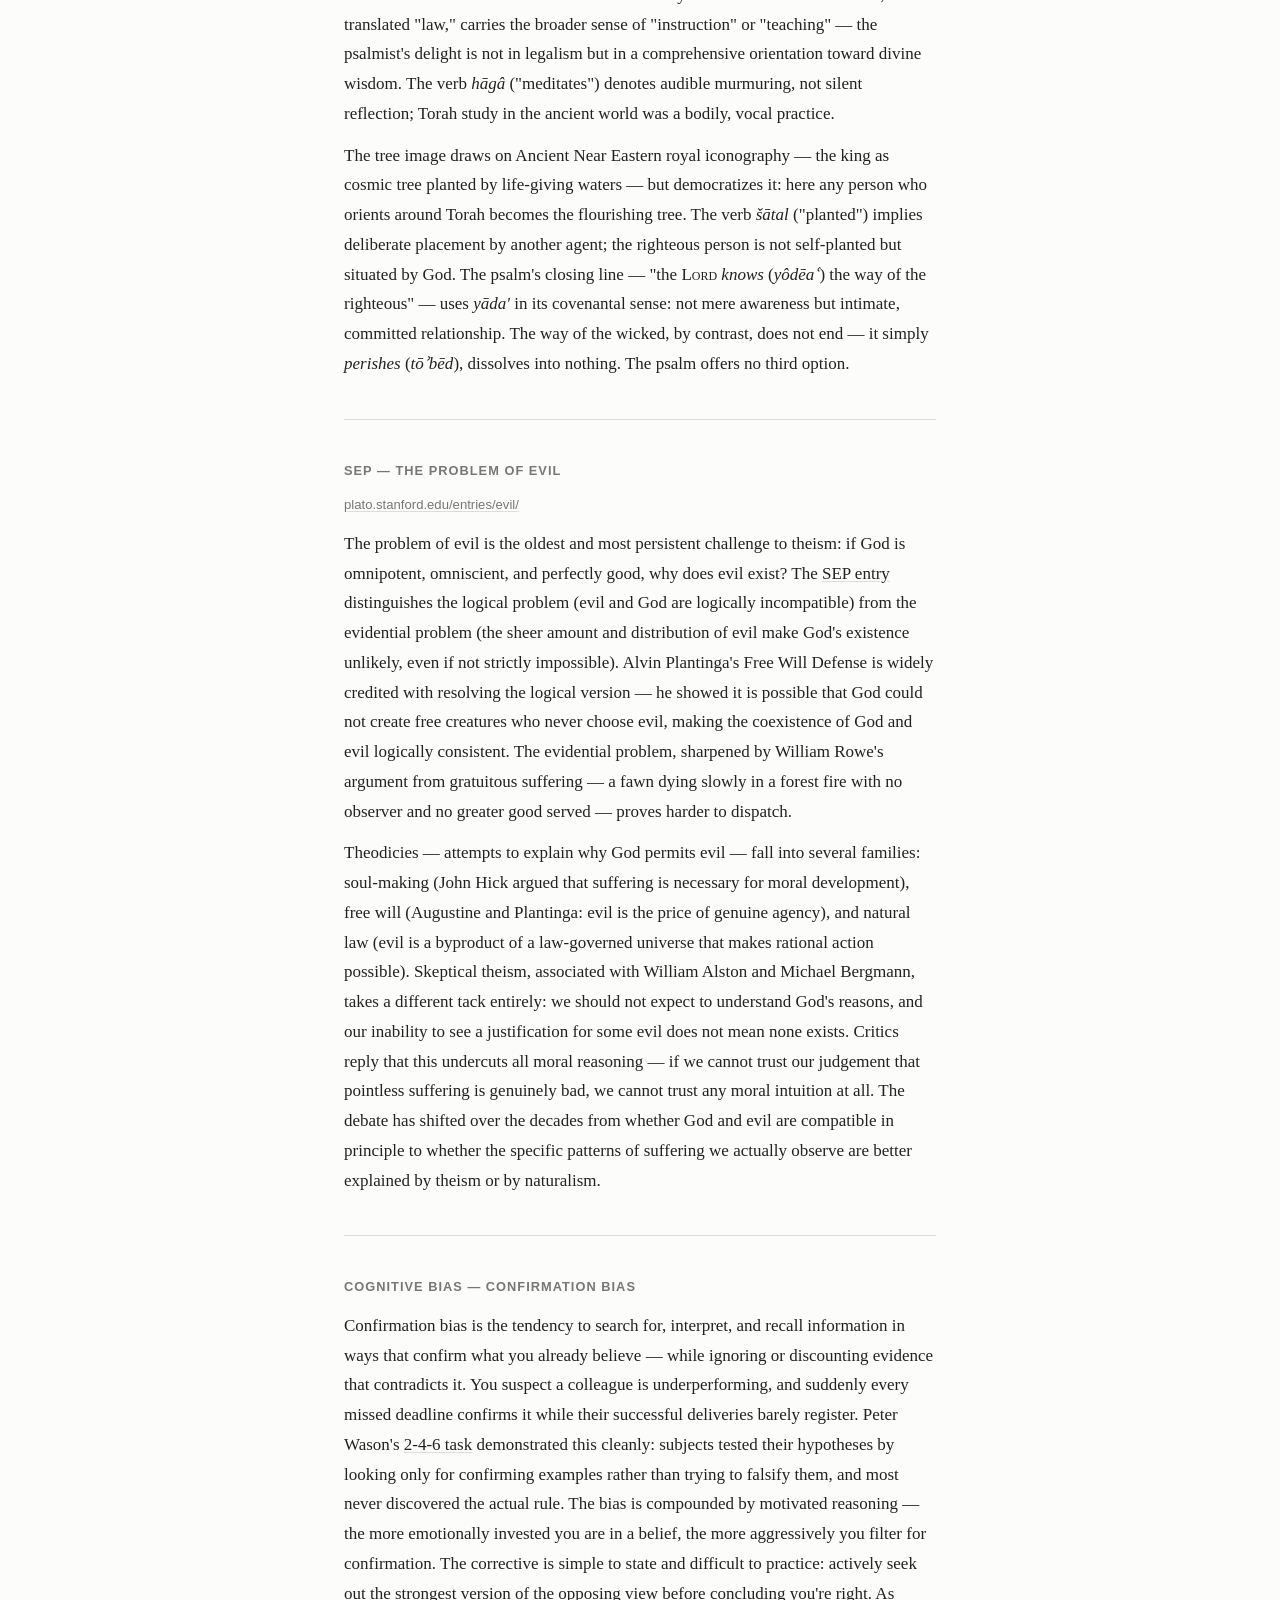
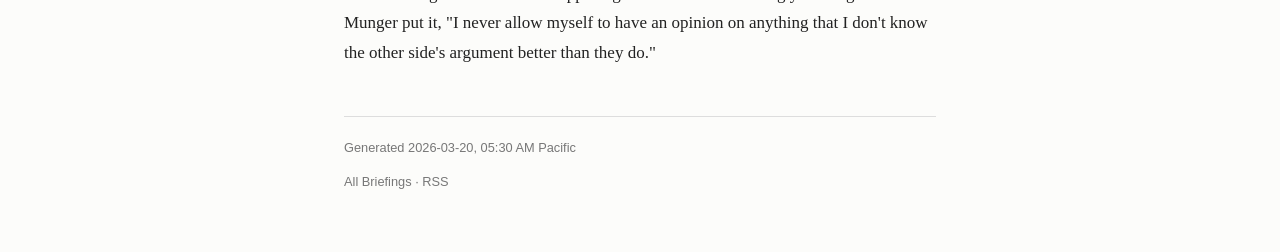
==== commit 4f5c2d2f: "Rewrite briefing as March 20, add inline source links, clean up prose - Delete old March 20 and Marc" ====
--- a/briefings/2026-03-20.html
+++ b/briefings/2026-03-20.html
@@ -15,9 +15,9 @@
 </header>
 
 <section>
-  <h2>Weather — Chilliwack / Agassiz</h2>
+  <h2>Weather</h2>
   <p>
-    An atmospheric river has parked itself over the Fraser Valley and it's not going anywhere fast. Environment Canada has issued an orange rainfall warning: expect 100–120 mm of rain through the event, with heavier totals near the mountains. Today sits at a high of 13°C and a low of 5°C — mild for late March, but you won't see the sun. Winds gusting to 53 km/h will make the rain feel more aggressive than the thermometer suggests. Trails will be saturated; expect mud, standing water, and elevated river levels. If you're on the Coquihalla, a separate yellow rainfall warning is in effect with 50–80 mm expected. The weekend looks only slightly drier — showers persist through Saturday before a partial clearing Sunday, with temperatures holding steady in the 10–13°C range.
+    The atmospheric river that parked over the Fraser Valley this week is finally easing, but not before dumping 100–120 mm of rain and triggering a <a href="https://abbynews.com/2026/03/20/rainfall-warning-remains-in-place-for-fraser-valley-as-heavy-rain-continues/">local state of emergency in Chilliwack</a>. The Chilliwack River is approaching its expected crest, roughly 40 homes are under evacuation alert, and dikes are holding — for now. The <a href="https://weather.gc.ca/en/location/index.html?coords=49.158,-121.951">Environment Canada forecast</a> has today at a high of 10°C with a 40% chance of showers, overnight low of 5°C. Saturday looks similar at 9°C with scattered showers, overnight low dipping to 2°C. Sunday climbs to 11°C under cloud before rain returns early next week. Trails are saturated; expect standing water and elevated river levels through the weekend. The BC River Forecast Centre has issued a Flood Watch and says communities will need a prolonged dry spell before drainage basins recover.
   </p>
 </section>
 
@@ -26,24 +26,34 @@
 <section>
   <h2>Tech</h2>
 
-  <h3>AI / Claude</h3>
+  <h3>Claude Code</h3>
   <p>
-    The Anthropic–Pentagon standoff continues to dominate the news cycle. After the DOD designated Anthropic a supply-chain risk for refusing to allow Claude in mass surveillance or autonomous weapons systems, the White House has now drafted an executive order to strip Claude from all federal agencies. In a remarkable show of cross-company solidarity, more than 30 OpenAI and Google DeepMind employees have signed a statement supporting Anthropic's position. Meanwhile, the double-usage-limits promotion (running March 13–27 on Free, Pro, Max, and Team plans) is driving a visible wave of user migration to Claude. On the product side, the 1M token context window is now GA for Opus 4.6 and Sonnet 4.6 at standard pricing — the media limit jumps from 100 to 600 images or PDF pages per request.
+    <a href="https://github.com/anthropics/claude-code/releases">Claude Code v2.1.81</a> shipped yesterday. The headline feature is a <code>--bare</code> flag for scripted <code>-p</code> calls that skips hooks, LSP, and plugin sync — useful if you're running Claude Code in CI pipelines where you don't want startup overhead. Earlier in the week, v2.1.80 introduced inline plugin declarations directly in <code>settings.json</code> (via a new <code>source: 'settings'</code> field), automatic CLI tool-usage detection that surfaces relevant plugin tips, and <code>effort</code> frontmatter support for skills and slash commands. The <a href="https://pasqualepillitteri.it/en/news/381/claude-code-march-2026-updates"><code>/loop</code> command</a> now handles recurring prompts at set intervals for unsupervised test or validation cycles. Agent Teams — multiple autonomous agents working on isolated branches of the same repo — remain in research preview. Voice mode has added 10 new languages this month, bringing the total to 20.
+  </p>
+
+  <h3>Cowork</h3>
+  <p>
+    <a href="https://winbuzzer.com/2026/03/10/microsoft-copilot-cowork-anthropic-claude-m365-agent-xcxwbn/">Microsoft Copilot Cowork launched March 10</a>, powered by Claude, designed for multi-step agentic tasks across Microsoft 365 — think document drafting, email triage, and data analysis that span multiple apps. On Anthropic's own side, <a href="https://claude.com/blog/cowork-research-preview">Cowork for Desktop</a> now supports scheduled and recurring tasks, and a new Customize section consolidates skills, plugins, and connectors in one place. Dispatch — remote control of your desktop agent from your phone — is live. Windows parity has been steadily improving since the February launch.
+  </p>
+
+  <h3>Claude Platform</h3>
+  <p>
+    Anthropic published <a href="https://www.cnbc.com/2026/03/20/anthropic-whos-most-optimistic-about-ai-and-who-isnt.html">a survey of ~81,000 people across 159 countries</a> on AI attitudes. The standout finding: people in Sub-Saharan Africa and Asia are substantially more optimistic about AI than those in Western Europe and North America, and independent workers reported three times the rate of economic empowerment from AI compared to salaried employees. On the legal front, <a href="https://thehill.com/policy/technology/5790299-trump-administration-pentagon-anthropic-lawsuit/">the DOJ urged a federal court to reject Anthropic's request</a> for a preliminary injunction against the Pentagon's supply-chain risk designation. The <a href="https://breakingdefense.com/2026/03/pentagon-cto-pretty-confident-about-life-after-anthropic/">Pentagon CTO told Breaking Defense</a> they are "pretty confident" about alternatives, noting they've already begun deploying OpenAI and are planning Gemini integration.
   </p>
 
   <h3>Competitors</h3>
   <p>
-    NVIDIA's GTC 2026 wrapped yesterday with Jeff Dean and Bill Dally on stage. The headline: Google DeepMind, NVIDIA, EMBL, and Seoul National University expanded the AlphaFold Protein Structure Database by 1.7 million high-confidence predicted protein complexes — the largest dataset of its kind. On the model front, the gap between frontier models is narrowing: Gemini 3.1 Pro and GPT-5.4 Pro are tied at 57 on the Artificial Analysis Intelligence Index, with Claude 4.6 leading SWE-Bench at 80.8%. OpenAI reportedly signed a DOD contract within moments of Anthropic's supply-chain designation — a move protested by many of its own employees.
+    OpenAI has <a href="https://www.pymnts.com/artificial-intelligence-2/2026/openai-and-google-refine-early-ai-commerce-strategies/">surpassed $25B in annualized revenue</a> and is reportedly exploring a public listing as soon as late 2026. GPT-5.4 launched this month in Thinking and Pro variants with a 1.05M token context window and 128K output tokens. The practical gap between frontier models — GPT-5.4 Pro, Gemini 3.1 Pro, and Claude Opus 4.6 — continues to narrow on benchmarks, though Claude still leads SWE-Bench at 80.8%. Mira Murati's <a href="https://renovateqr.com/blog/ai-model-releases-2026">Thinking Machines Labs secured a multiyear deal with Nvidia</a> for over 1 GW of compute. Anthropic's Model Context Protocol is becoming an industry standard — OpenAI, Microsoft, and Google have all adopted it.
   </p>
 
   <h3>Apple</h3>
   <p>
-    Apple's March product blitz continues to generate coverage. Eight new products have shipped this month, headlined by the MacBook Neo — Apple's $599 entry-level laptop ($499 for students) running an A18 Pro chip. The M5 MacBook Air and M5 Pro/Max MacBook Pro are now available with up to 4× AI performance over previous generations and Wi-Fi 7 via the N1 chip. The iPhone 17e has landed at $599 with 256 GB base storage and the C1X modem. Reviews are still consolidating, but early consensus favors the MacBook Air M5 as the standout value. AirPods Max 2 pre-orders open March 25.
+    The dust is settling on <a href="https://www.macrumors.com/2026/03/04/apple-march-2026-product-releases/">Apple's massive March product week</a>. Early reviews are consolidating around the MacBook Air M5 as the standout value — $1,099 base with Wi-Fi 7 and 512 GB storage. The <a href="https://www.apple.com/newsroom/2026/03/apple-introduces-the-new-macbook-air-with-m5/">MacBook Neo</a> at $599 ($499 for students) is drawing attention as a genuine Chromebook killer that runs a full A18 Pro chip. <a href="https://www.apple.com/newsroom/2026/03/apple-introduces-iphone-17e/">iPhone 17e</a> reviews are mixed — the C1X modem looks great on paper but real-world performance reports are still coming in. Apple's 50th anniversary celebrations continue. In the rumour mill: an iPhone Fold is reportedly in development, and iOS 27 is said to be a stability-focused release in the mould of Snow Leopard.
   </p>
 
   <h3>General Interest</h3>
   <p>
-    Hacker News is preoccupied with "AI coding is gambling" (420 points, 343 comments) — a piece arguing that LLM-assisted coding introduces a slot-machine dynamic where the intermittent reward of a perfect completion masks cumulative technical debt. Also trending: a Snap privilege-escalation CVE enabling local root access, Google engineers launching "Sashiko" for agentic AI code review of the Linux kernel, and the 2025 Turing Award going to quantum information science.
+    <a href="https://news.ycombinator.com/">Hacker News</a> today: "<a href="https://news.ycombinator.com/">Show HN: Will my flight have Starlink?</a>" is the top post (350 points, 269 comments) — a tool that checks whether your specific flight has Starlink-equipped aircraft. A <a href="https://news.ycombinator.com/">Snap privilege-escalation vulnerability</a> (CVE-2026-3888) that enables local root access is getting security community attention (148 comments). Also trending: North Korean fake IT workers are reportedly netting $500M per year by posing as remote contractors, and the UK government has backtracked on proposed AI copyright exemptions after sustained pressure from artists and creators.
   </p>
 </section>
 
@@ -52,7 +62,7 @@
 <section>
   <h2>Health</h2>
   <p>
-    A biotech firm is using Apple Watch data in a clinical trial for a Parkinson's drug — a concrete example of wearables moving from consumer fitness into regulatory-grade endpoints. New American cardiology guidelines now recommend cholesterol screening and treatment starting as early as age 30, shifting heart disease prevention significantly earlier in the lifecycle. On the policy side, two more drugmakers have joined TrumpRx, while ALS advocates are warning that federal funding cuts could stall research timelines. Device manufacturers continue to report years-long waits for Medicare coverage even after FDA approval — a structural bottleneck worth watching.
+    The American Association for Cancer Research annual meeting (<a href="https://www.aacr.org/">AACR 2026</a>) is underway in San Diego. The biggest pharma headline this week: <a href="https://www.globenewswire.com/news-release/2026/03/18/3258381/0/en/Biotech-Breakthroughs-and-Strategic-Pivots-Fuel-Market-Momentum.html">J&amp;J's Icotyde has been cleared</a> as the first oral peptide that blocks IL-23, a key inflammatory pathway. Analysts project it could top $5B in annual sales, competing directly with AbbVie's Skyrizi and J&amp;J's own injectable Tremfya. Separately, BioCryst received FDA approval for an oral pellet formulation of ORLADEYO for children ages 2–12 with hereditary angioedema — a meaningful quality-of-life improvement over injections for young patients. On the darker side, <a href="https://www.fiercebiotech.com/biotech/fierce-biotech-layoff-tracker-2026">biotech layoffs are accelerating</a>: Gossamer Bio is cutting 48% of its workforce after its Phase 3 seralutinib trial missed endpoints, Theravance Biopharma is shutting down R&amp;D entirely after its own Phase 3 failure, and Evotec is cutting 800 employees in its second major round since 2024. Biopharma venture funding through mid-March stands at $2.7B — well behind the $3.8B raised at the same point last year.
   </p>
 </section>
 
@@ -63,62 +73,49 @@
 
   <h3>Markets</h3>
   <p>
-    Ugly Friday. The S&amp;P 500 dropped 1.51% to 6,506.48, the Dow shed 444 points (–0.96%) to 45,577, and the Nasdaq fell 2.01% to 21,648. The Russell 2000 slipped into correction territory — down 10% from its recent high. Brent crude swung wildly, touching $119.13/bbl on Thursday before sliding to ~$107 after Netanyahu signaled the U.S. was not involved in strikes on Iran's energy infrastructure. WTI settled around $93.55. HSBC's regime models now price a 35% probability of recession, up from 10% two weeks ago.
+    A fourth consecutive weekly decline. The <a href="https://finance.yahoo.com/markets/stocks/articles/stock-market-today-march-20-212631719.html">S&amp;P 500 closed at 5,606</a>, down 1.51% on the day. The Nasdaq fell 2.01% to 21,648 and the Dow shed 444 points. The Russell 2000 has now slipped into correction territory, down 10% from its recent high. Oil continues to drive the anxiety: Brent crude topped $112/bbl after Iraq declared force majeure at foreign-operated oilfields and drones struck Kuwaiti refineries, and reports of <a href="https://www.caixabankresearch.com/en/publications/financial-markets-daily-report/20-march-2026">Pentagon ground force preparations for Iran</a> further rattled risk assets. One bright spot: Planet Labs surged 26% after reporting breakeven Q4 EPS and 41% year-over-year revenue growth.
   </p>
 
   <h3>Canada Macro</h3>
   <p>
-    The Bank of Canada held at 2.25% on Wednesday — the third consecutive hold since October's cut. Governor Macklem acknowledged the dilemma: oil at $100/bbl (vs. the January MPR's $60 assumption) will push inflation higher, but GDP shrank 0.6% in Q4 and employment gains from late 2025 have been reversed. Unemployment sits at 6.7%. The BoC is threading a needle between inflation risk and recession risk, and TD's Maria Solovieva isn't ruling out a hike. Next decision: April 29.
+    The <a href="https://www.bankofcanada.ca/2026/03/fad-press-release-2026-03-18/">Bank of Canada held at 2.25%</a> on Wednesday — the third hold since October's cut. <a href="https://www.cbc.ca/news/business/bank-of-canada-interest-rate-9.7132984">CPI eased to 1.8% in February</a>, down from 2.3% in January, but oil-driven gasoline price spikes are expected to push headline inflation back up in coming months. Unemployment sits at 6.7% and employment gains from late 2025 have largely reversed. In a notable shift, markets are now pricing in a possible rate hike by year-end rather than further cuts. Next announcement: April 29.
   </p>
 
   <h3>US Macro</h3>
   <p>
-    The Fed held at 3.50–3.75% on Wednesday — also a hold, with one dissent from Governor Miran who favoured a cut. The dot plot points to one reduction this year, but timing is uncertain with PCE inflation at 2.8% and the Iran conflict injecting persistent energy-price uncertainty. The Fed now projects 2.4% GDP growth this year (slightly up from December) and expects inflation to return near target by 2027 as tariff and conflict effects fade. Kevin Warsh remains the nominee to replace Powell when his term expires May 15.
+    The <a href="https://www.cnbc.com/2026/03/18/fed-interest-rate-decision-march-2026.html">Fed held at 3.50–3.75%</a> on Wednesday in an 11-1 vote — Stephen Miran dissented, preferring a 25bp cut. The dot plot still signals one cut this year and one in 2027, but updated projections raised PCE inflation to 2.7% (from 2.4% in December) while keeping GDP growth at 2.4%. Powell's term expires in May; Trump has nominated Kevin Warsh as his successor. Globally, central banks are in a synchronized hold — the <a href="https://www.caixabankresearch.com/en/publications/financial-markets-daily-report/20-march-2026">ECB at 2.00%, BoJ at 0.75%, BoE at 3.75%</a> — all facing stagflationary pressure from energy prices, with markets pricing in hikes rather than cuts across the board.
   </p>
 </section>
 
 <hr class="section-rule">
 
 <section>
-  <h2>Psalm of the Day — Psalm 2</h2>
-  <h3>The Reign of the Lord's Anointed</h3>
+  <h2>Psalm of the Day — Psalm 1</h2>
+  <h3>The Two Ways</h3>
 
   <div class="psalm-text">
     <p>
-      <span class="verse-num">1</span>Why do the nations rage
-      and the peoples plot in vain?
-      <span class="verse-num">2</span>The kings of the earth set themselves,
-      and the rulers take counsel together,
-      against the <span style="font-variant: small-caps;">Lord</span> and against his Anointed, saying,
-      <span class="verse-num">3</span>"Let us burst their bonds apart
-      and cast away their cords from us."
+      <span class="verse-num">1</span>Blessed is the man
+      who walks not in the counsel of the wicked,
+      nor stands in the way of sinners,
+      nor sits in the seat of scoffers;
+      <span class="verse-num">2</span>but his delight is in the law of the <span style="font-variant: small-caps;">Lord</span>,
+      and on his law he meditates day and night.
     </p>
     <p>
-      <span class="verse-num">4</span>He who sits in the heavens laughs;
-      the Lord holds them in derision.
-      <span class="verse-num">5</span>Then he will speak to them in his wrath,
-      and terrify them in his fury, saying,
-      <span class="verse-num">6</span>"As for me, I have set my King
-      on Zion, my holy hill."
+      <span class="verse-num">3</span>He is like a tree
+      planted by streams of water
+      that yields its fruit in its season,
+      and its leaf does not wither.
+      In all that he does, he prospers.
+      <span class="verse-num">4</span>The wicked are not so,
+      but are like chaff that the wind drives away.
     </p>
     <p>
-      <span class="verse-num">7</span>I will tell of the decree:
-      The <span style="font-variant: small-caps;">Lord</span> said to me, "You are my Son;
-      today I have begotten you.
-      <span class="verse-num">8</span>Ask of me, and I will make the nations your heritage,
-      and the ends of the earth your possession.
-      <span class="verse-num">9</span>You shall break them with a rod of iron
-      and dash them in pieces like a potter's vessel."
-    </p>
-    <p>
-      <span class="verse-num">10</span>Now therefore, O kings, be wise;
-      be warned, O rulers of the earth.
-      <span class="verse-num">11</span>Serve the <span style="font-variant: small-caps;">Lord</span> with fear,
-      and rejoice with trembling.
-      <span class="verse-num">12</span>Kiss the Son,
-      lest he be angry, and you perish in the way,
-      for his wrath is quickly kindled.
-      Blessed are all who take refuge in him.
+      <span class="verse-num">5</span>Therefore the wicked will not stand in the judgment,
+      nor sinners in the congregation of the righteous;
+      <span class="verse-num">6</span>for the <span style="font-variant: small-caps;">Lord</span> knows the way of the righteous,
+      but the way of the wicked will perish.
     </p>
   </div>
 
@@ -128,37 +125,37 @@
 
   <h3>Exegesis</h3>
   <p>
-    Psalm 2 is a royal psalm — more precisely, an enthronement liturgy — likely composed for the coronation of a Davidic king, though its superscription offers no historical anchor and the text's universalizing scope has always invited reading beyond any single occasion. The psalm's architecture is strikingly dramatic: four stanzas, each of three verses, with a different speaker in each — the narrator (vv. 1–3), YHWH (vv. 4–6), the king (vv. 7–9), and a wisdom voice addressing the nations (vv. 10–12). This four-voice structure is rare in the Psalter and gives the poem the quality of a throne-room drama.
+    Psalm 1 is a Torah psalm — a wisdom composition that functions as the editorial gateway to the entire Psalter, placed first not because it is oldest but because it frames everything that follows as an extended meditation on the life shaped by God's instruction. The psalm's architecture is binary: two ways, two outcomes, two images. The righteous are a tree (<em>ʿēṣ</em>), planted and fruitful; the wicked are chaff (<em>môṣ</em>), weightless and wind-scattered. The asymmetry is deliberate — the tree gets four lines of elaboration, the chaff gets one. The psalmist is not interested in equal time.
   </p>
   <p>
-    The opening word, <em>lāmmāh</em> ("why"), is not a genuine question but a rhetorical dismissal — the nations' conspiracy is portrayed as absurd before it is portrayed as dangerous. The term <em>māšîaḥ</em> ("anointed one") in verse 2 carries its full covenantal weight: the king rules not by raw power but as YHWH's designated vassal, and rebellion against the anointed is rebellion against the suzerain. The divine laughter of verse 4 is not comic relief but a theological assertion of sovereignty — the Hebrew <em>yiśḥaq</em> here functions as the cosmic counterpart to the nations' <em>rāgšû</em> ("rage"), exposing the asymmetry between creaturely rebellion and divine rule.
+    The opening word, <em>ʾašrê</em> ("blessed" or "happy"), is not a prayer but a declaration — a wisdom teacher pointing at a life and saying, <em>that one</em>. The three verbs of verse 1 — "walks," "stands," "sits" — trace a progression from casual association to settled identification with wickedness, while the shift from "counsel" to "way" to "seat" marks a movement from ideas to habits to identity. The Hebrew <em>tôrâ</em> in verse 2, often translated "law," carries the broader sense of "instruction" or "teaching" — the psalmist's delight is not in legalism but in a comprehensive orientation toward divine wisdom. The verb <em>hāgâ</em> ("meditates") denotes audible murmuring, not silent reflection; Torah study in the ancient world was a bodily, vocal practice.
   </p>
   <p>
-    The decree formula in verse 7 — "You are my Son; today I have begotten you" — is the theological centre of the psalm and one of the most contested lines in the Hebrew Bible. In its Ancient Near Eastern context, this is adoption language: the king becomes YHWH's son at enthronement, not by ontology but by covenant grant. Waltke and Goldingay both stress that "begotten" (<em>yĕlidtîkā</em>) denotes the conferral of a royal-filial relationship, not a statement about the king's nature. The promise of universal dominion in verses 8–9 — "the ends of the earth" as a possession, the iron rod, the shattered pottery — employs standard ANE imperial rhetoric but radicalizes it by grounding sovereignty in divine gift rather than military conquest. The closing admonition to "kiss the Son" (v. 12, where <em>bar</em> is the Aramaic rather than Hebrew word for "son," a longstanding textual crux) carries the double valence of political submission and covenant fidelity. The psalm refuses to resolve the tension between YHWH's sovereign laughter and the real threat of his wrath — you are invited to take refuge, but the offer is framed by the knowledge that his anger is "quickly kindled."
+    The tree image draws on Ancient Near Eastern royal iconography — the king as cosmic tree planted by life-giving waters — but democratizes it: here any person who orients around Torah becomes the flourishing tree. The verb <em>šātal</em> ("planted") implies deliberate placement by another agent; the righteous person is not self-planted but situated by God. The psalm's closing line — "the <span style="font-variant: small-caps;">Lord</span> <em>knows</em> (<em>yôdēaʿ</em>) the way of the righteous" — uses <em>yāda'</em> in its covenantal sense: not mere awareness but intimate, committed relationship. The way of the wicked, by contrast, does not end — it simply <em>perishes</em> (<em>tōʾbēd</em>), dissolves into nothing. The psalm offers no third option.
   </p>
 </section>
 
 <hr class="section-rule">
 
 <section>
-  <h2>SEP — Formal Epistemology</h2>
+  <h2>SEP — The Problem of Evil</h2>
   <p class="sep-link">
-    <a href="https://plato.stanford.edu/entries/formal-epistemology/">plato.stanford.edu/entries/formal-epistemology/</a>
+    <a href="https://plato.stanford.edu/entries/evil/">plato.stanford.edu/entries/evil/</a>
   </p>
   <p>
-    Formal epistemology is the branch of philosophy that applies mathematical tools — probability theory, logic, decision theory, and computability theory — to traditional questions about knowledge, belief, and rational inference. Where mainstream epistemology asks "What is knowledge?" and tangles with Gettier cases, formal epistemology tends to ask "How should degrees of belief change in response to evidence?" — a shift from categorical to graded analysis that has proved enormously productive. The field's centre of gravity is Bayesianism: the thesis that rational credences obey the probability calculus, and that belief updating should follow conditionalization (adjusting your probability assignments in light of new evidence via Bayes' theorem). The Dutch Book argument — showing that any agent whose credences violate probability axioms can be made to accept a series of bets guaranteeing a net loss — provides a pragmatic foundation for these norms, connecting epistemology to decision theory in a way few other philosophical programmes manage.
+    The problem of evil is the oldest and most persistent challenge to theism: if God is omnipotent, omniscient, and perfectly good, why does evil exist? The <a href="https://plato.stanford.edu/entries/evil/">SEP entry</a> distinguishes the logical problem (evil and God are logically incompatible) from the evidential problem (the sheer amount and distribution of evil make God's existence unlikely, even if not strictly impossible). Alvin Plantinga's Free Will Defense is widely credited with resolving the logical version — he showed it is possible that God could not create free creatures who never choose evil, making the coexistence of God and evil logically consistent. The evidential problem, sharpened by William Rowe's argument from gratuitous suffering — a fawn dying slowly in a forest fire with no observer and no greater good served — proves harder to dispatch.
   </p>
   <p>
-    Beyond Bayesianism, the field encompasses belief revision theory (the AGM framework of Alchourrón, Gärdenfors, and Makinson, which axiomatizes how rational agents contract or expand their belief sets), epistemic logic (from Hintikka's pioneering work modelling knowledge and belief as modal operators), and formal learning theory (which asks under what conditions an agent is guaranteed to converge on the truth). The entry carefully distinguishes static norms — constraints on what your beliefs should look like at any moment — from dynamic norms governing how beliefs should evolve. One of formal epistemology's distinctive contributions is making precise what traditional epistemology often leaves vague: for instance, the notion of "evidence" becomes a likelihood function, and "coherence" becomes a probabilistic constraint rather than an intuitive metaphor. The field's interdisciplinary reach is notable — its tools are shared with economics, AI, statistics, and cognitive science — and its philosophical payoff is that it forces epistemological claims to be precise enough to be wrong, which is, of course, how they become precise enough to be useful.
+    Theodicies — attempts to explain why God permits evil — fall into several families: soul-making (John Hick argued that suffering is necessary for moral development), free will (Augustine and Plantinga: evil is the price of genuine agency), and natural law (evil is a byproduct of a law-governed universe that makes rational action possible). Skeptical theism, associated with William Alston and Michael Bergmann, takes a different tack entirely: we should not expect to understand God's reasons, and our inability to see a justification for some evil does not mean none exists. Critics reply that this undercuts all moral reasoning — if we cannot trust our judgement that pointless suffering is genuinely bad, we cannot trust any moral intuition at all. The debate has shifted over the decades from whether God and evil are compatible in principle to whether the specific patterns of suffering we actually observe are better explained by theism or by naturalism.
   </p>
 </section>
 
 <hr class="section-rule">
 
 <section>
-  <h2>Cognitive Bias — Anchoring</h2>
+  <h2>Cognitive Bias — Confirmation Bias</h2>
   <p>
-    Anchoring bias is the tendency to rely too heavily on the first piece of information you encounter when making a decision — even when that information is arbitrary or irrelevant. You walk into a salary negotiation and the first number on the table — theirs or yours — warps every subsequent counteroffer, regardless of what the role is actually worth. Kahneman and Tversky demonstrated this by spinning a rigged wheel of fortune before asking subjects to estimate the percentage of African nations in the United Nations; the random number on the wheel reliably dragged estimates toward it. The bias is pernicious precisely because it operates below conscious awareness — you believe you're adjusting away from the anchor, but the adjustment is almost always insufficient. The corrective: generate your own anchor before you see anyone else's. Do the analysis first, write down your number, and then engage. As Munger would put it, the person who names the first number in a negotiation isn't being rude — they're being strategic, and you should be too.
+    Confirmation bias is the tendency to search for, interpret, and recall information in ways that confirm what you already believe — while ignoring or discounting evidence that contradicts it. You suspect a colleague is underperforming, and suddenly every missed deadline confirms it while their successful deliveries barely register. Peter Wason's <a href="https://en.wikipedia.org/wiki/Wason%27s_2-4-6_task">2-4-6 task</a> demonstrated this cleanly: subjects tested their hypotheses by looking only for confirming examples rather than trying to falsify them, and most never discovered the actual rule. The bias is compounded by motivated reasoning — the more emotionally invested you are in a belief, the more aggressively you filter for confirmation. The corrective is simple to state and difficult to practice: actively seek out the strongest version of the opposing view before concluding you're right. As Munger put it, "I never allow myself to have an opinion on anything that I don't know the other side's argument better than they do."
   </p>
 </section>
 
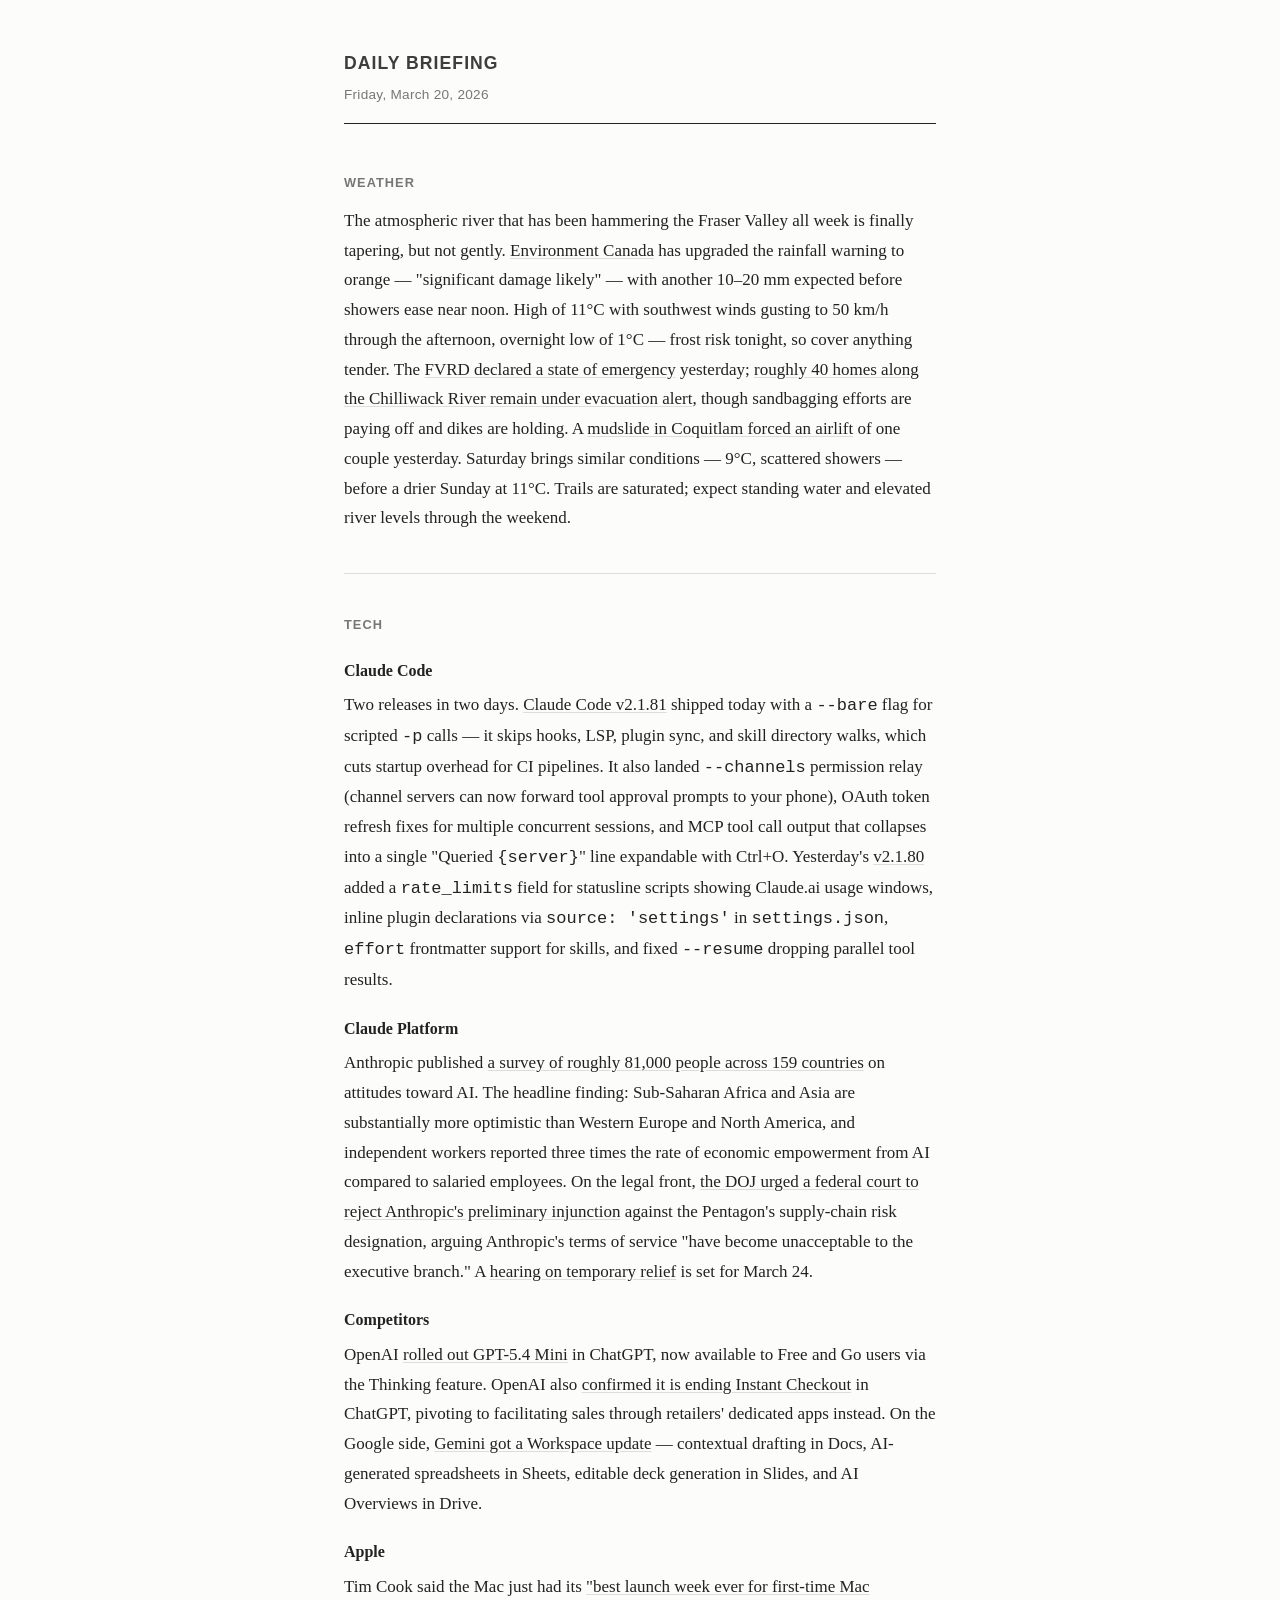
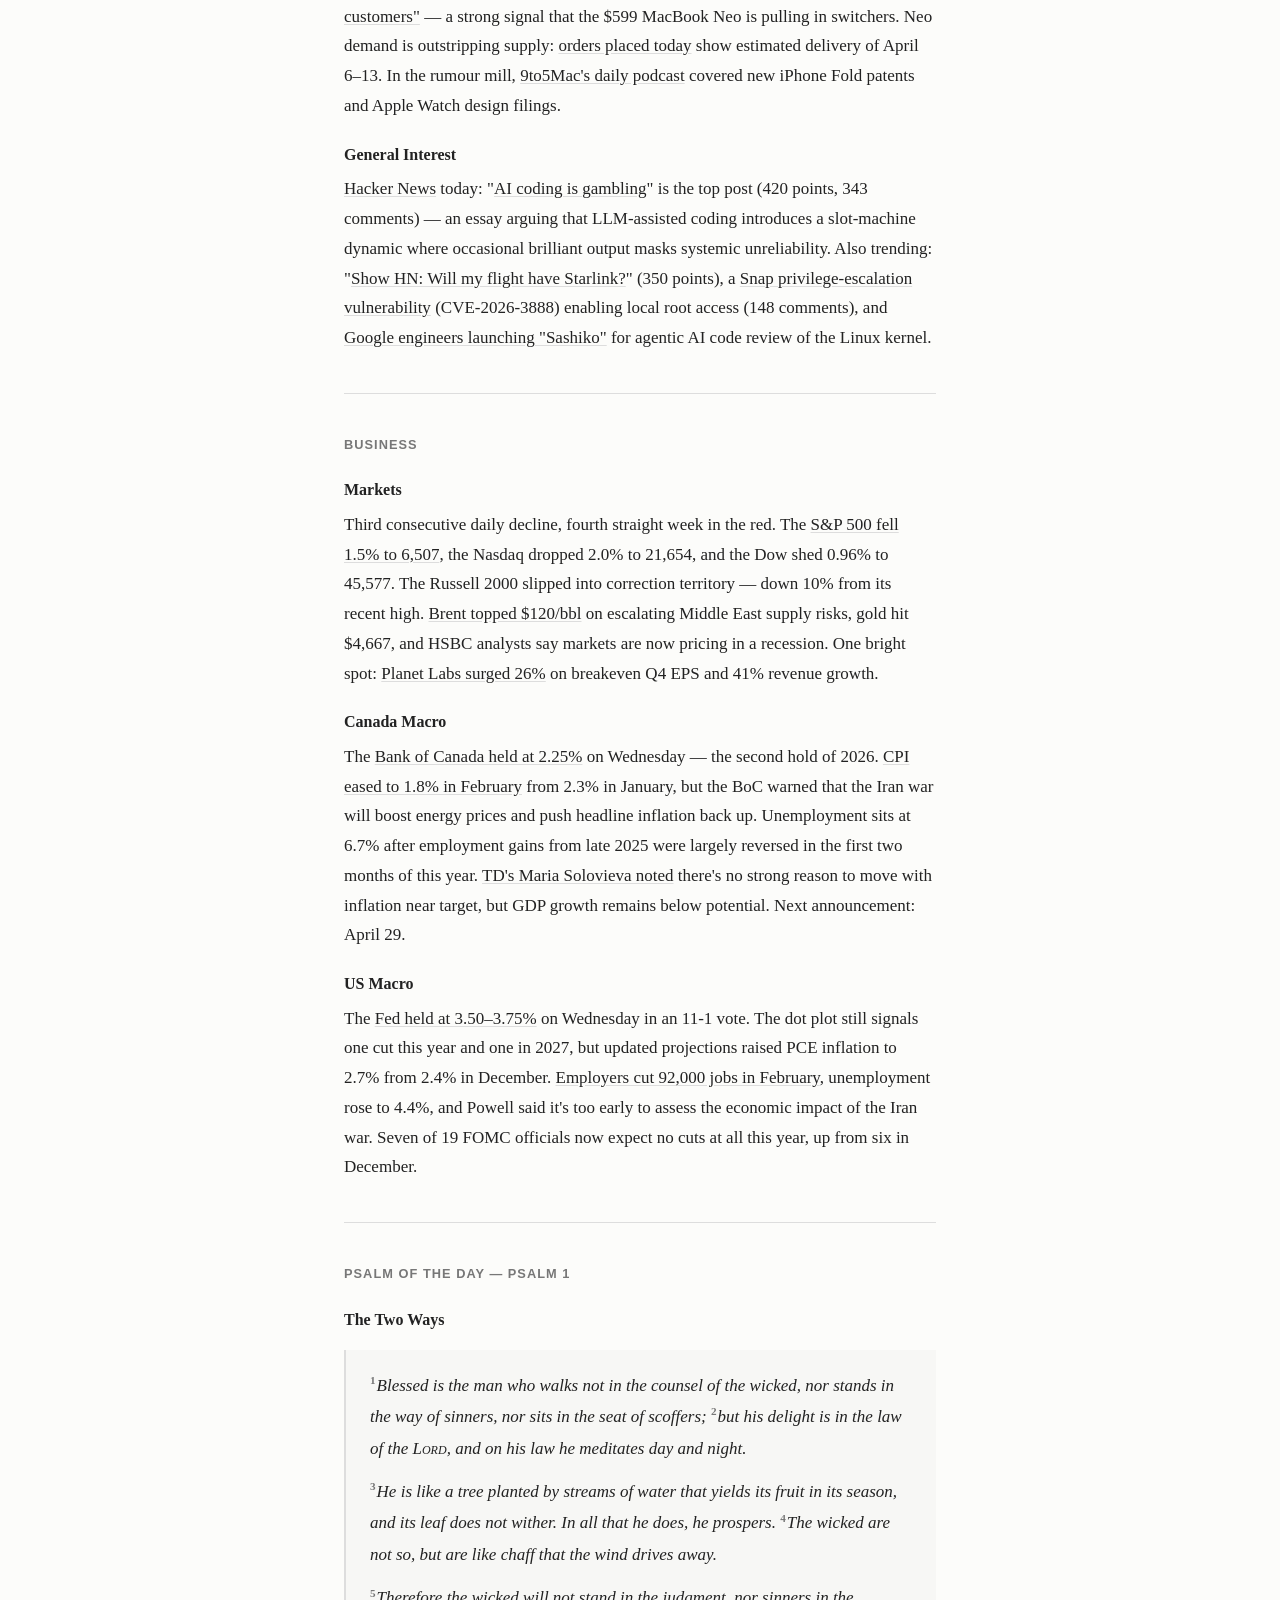
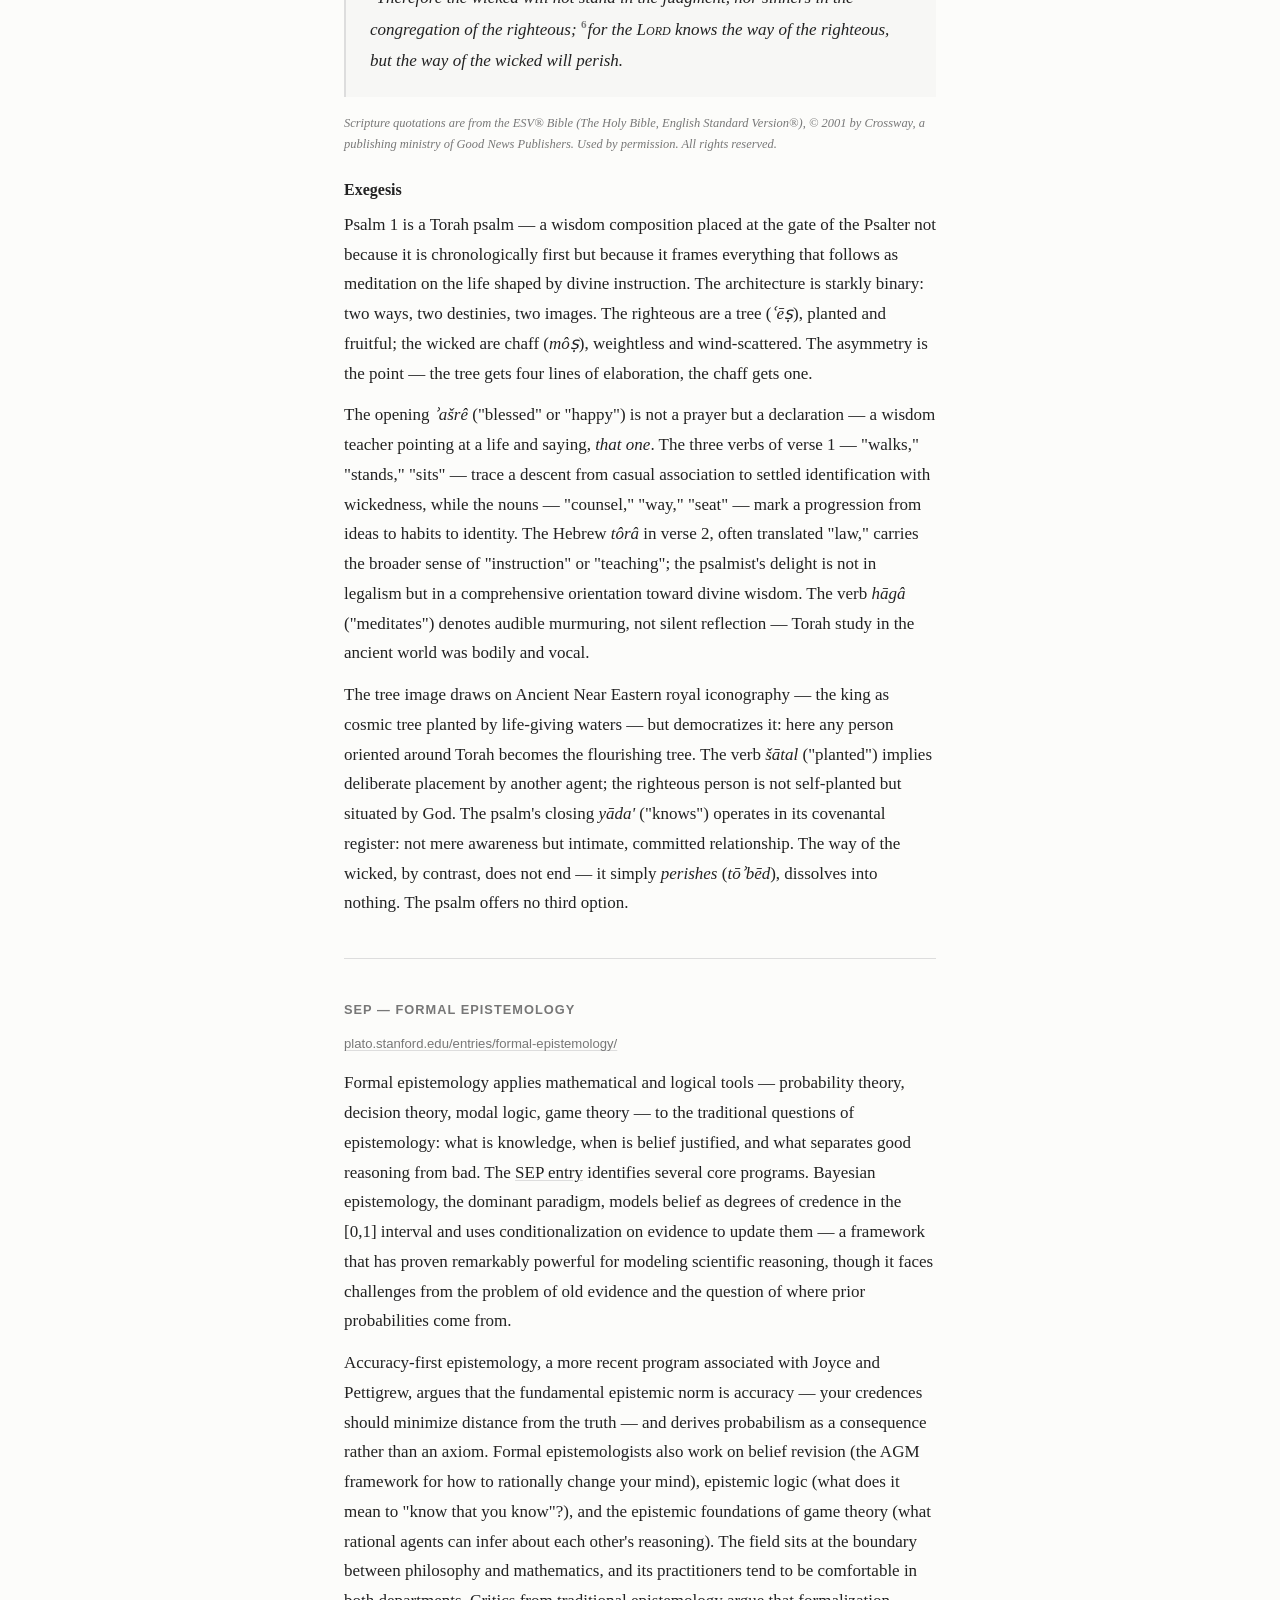
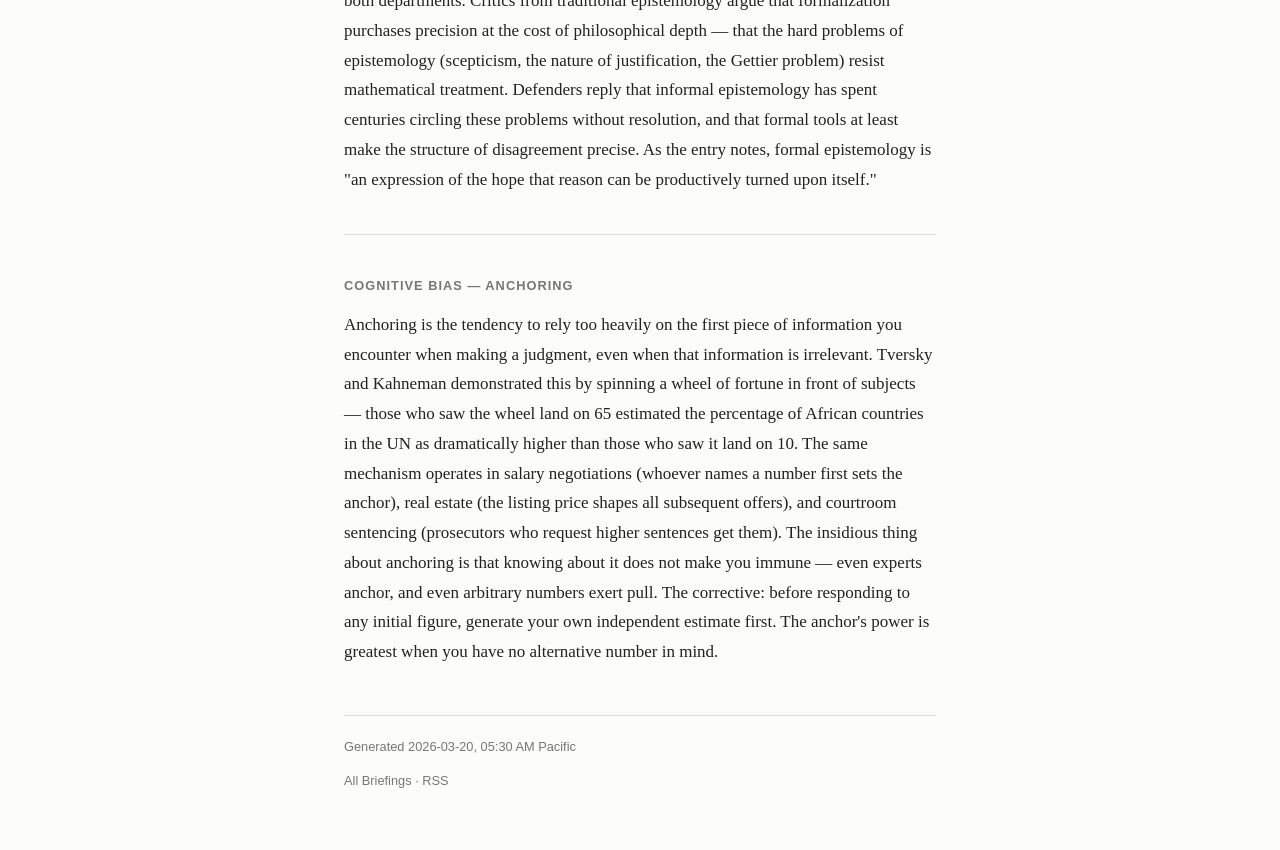
==== commit eec36ce6: "Regenerate March 20 briefing from fresh research Complete rewrite with live-sourced data: - Weather:" ====
--- a/briefings/2026-03-20.html
+++ b/briefings/2026-03-20.html
@@ -17,7 +17,7 @@
 <section>
   <h2>Weather</h2>
   <p>
-    The atmospheric river that parked over the Fraser Valley this week is finally easing, but not before dumping 100–120 mm of rain and triggering a <a href="https://abbynews.com/2026/03/20/rainfall-warning-remains-in-place-for-fraser-valley-as-heavy-rain-continues/">local state of emergency in Chilliwack</a>. The Chilliwack River is approaching its expected crest, roughly 40 homes are under evacuation alert, and dikes are holding — for now. The <a href="https://weather.gc.ca/en/location/index.html?coords=49.158,-121.951">Environment Canada forecast</a> has today at a high of 10°C with a 40% chance of showers, overnight low of 5°C. Saturday looks similar at 9°C with scattered showers, overnight low dipping to 2°C. Sunday climbs to 11°C under cloud before rain returns early next week. Trails are saturated; expect standing water and elevated river levels through the weekend. The BC River Forecast Centre has issued a Flood Watch and says communities will need a prolonged dry spell before drainage basins recover.
+    The atmospheric river that has been hammering the Fraser Valley all week is finally tapering, but not gently. <a href="https://weather.gc.ca/en/location/index.html?coords=49.233,-121.767">Environment Canada</a> has upgraded the rainfall warning to orange — "significant damage likely" — with another 10–20 mm expected before showers ease near noon. High of 11°C with southwest winds gusting to 50 km/h through the afternoon, overnight low of 1°C — frost risk tonight, so cover anything tender. The <a href="https://fraservalleytoday.ca/2026/03/19/state-of-emergency-declared-in-fvrd/">FVRD declared a state of emergency</a> yesterday; <a href="https://theprogress.com/2026/03/20/rainfall-warning-remains-in-place-for-fraser-valley-as-heavy-rain-continues/">roughly 40 homes along the Chilliwack River remain under evacuation alert</a>, though sandbagging efforts are paying off and dikes are holding. A <a href="https://www.cbc.ca/news/canada/british-columbia/evacuation-alert-fraser-valley-atmospheric-river-bc-9.7135863">mudslide in Coquitlam forced an airlift</a> of one couple yesterday. Saturday brings similar conditions — 9°C, scattered showers — before a drier Sunday at 11°C. Trails are saturated; expect standing water and elevated river levels through the weekend.
   </p>
 </section>
 
@@ -28,41 +28,27 @@
 
   <h3>Claude Code</h3>
   <p>
-    <a href="https://github.com/anthropics/claude-code/releases">Claude Code v2.1.81</a> shipped yesterday. The headline feature is a <code>--bare</code> flag for scripted <code>-p</code> calls that skips hooks, LSP, and plugin sync — useful if you're running Claude Code in CI pipelines where you don't want startup overhead. Earlier in the week, v2.1.80 introduced inline plugin declarations directly in <code>settings.json</code> (via a new <code>source: 'settings'</code> field), automatic CLI tool-usage detection that surfaces relevant plugin tips, and <code>effort</code> frontmatter support for skills and slash commands. The <a href="https://pasqualepillitteri.it/en/news/381/claude-code-march-2026-updates"><code>/loop</code> command</a> now handles recurring prompts at set intervals for unsupervised test or validation cycles. Agent Teams — multiple autonomous agents working on isolated branches of the same repo — remain in research preview. Voice mode has added 10 new languages this month, bringing the total to 20.
-  </p>
-
-  <h3>Cowork</h3>
-  <p>
-    <a href="https://winbuzzer.com/2026/03/10/microsoft-copilot-cowork-anthropic-claude-m365-agent-xcxwbn/">Microsoft Copilot Cowork launched March 10</a>, powered by Claude, designed for multi-step agentic tasks across Microsoft 365 — think document drafting, email triage, and data analysis that span multiple apps. On Anthropic's own side, <a href="https://claude.com/blog/cowork-research-preview">Cowork for Desktop</a> now supports scheduled and recurring tasks, and a new Customize section consolidates skills, plugins, and connectors in one place. Dispatch — remote control of your desktop agent from your phone — is live. Windows parity has been steadily improving since the February launch.
+    Two releases in two days. <a href="https://code.claude.com/docs/en/changelog">Claude Code v2.1.81</a> shipped today with a <code>--bare</code> flag for scripted <code>-p</code> calls — it skips hooks, LSP, plugin sync, and skill directory walks, which cuts startup overhead for CI pipelines. It also landed <code>--channels</code> permission relay (channel servers can now forward tool approval prompts to your phone), OAuth token refresh fixes for multiple concurrent sessions, and MCP tool call output that collapses into a single "Queried <code>{server}</code>" line expandable with Ctrl+O. Yesterday's <a href="https://code.claude.com/docs/en/changelog">v2.1.80</a> added a <code>rate_limits</code> field for statusline scripts showing Claude.ai usage windows, inline plugin declarations via <code>source: 'settings'</code> in <code>settings.json</code>, <code>effort</code> frontmatter support for skills, and fixed <code>--resume</code> dropping parallel tool results.
   </p>
 
   <h3>Claude Platform</h3>
   <p>
-    Anthropic published <a href="https://www.cnbc.com/2026/03/20/anthropic-whos-most-optimistic-about-ai-and-who-isnt.html">a survey of ~81,000 people across 159 countries</a> on AI attitudes. The standout finding: people in Sub-Saharan Africa and Asia are substantially more optimistic about AI than those in Western Europe and North America, and independent workers reported three times the rate of economic empowerment from AI compared to salaried employees. On the legal front, <a href="https://thehill.com/policy/technology/5790299-trump-administration-pentagon-anthropic-lawsuit/">the DOJ urged a federal court to reject Anthropic's request</a> for a preliminary injunction against the Pentagon's supply-chain risk designation. The <a href="https://breakingdefense.com/2026/03/pentagon-cto-pretty-confident-about-life-after-anthropic/">Pentagon CTO told Breaking Defense</a> they are "pretty confident" about alternatives, noting they've already begun deploying OpenAI and are planning Gemini integration.
+    Anthropic published <a href="https://www.cnbc.com/2026/03/20/anthropic-whos-most-optimistic-about-ai-and-who-isnt.html">a survey of roughly 81,000 people across 159 countries</a> on attitudes toward AI. The headline finding: Sub-Saharan Africa and Asia are substantially more optimistic than Western Europe and North America, and independent workers reported three times the rate of economic empowerment from AI compared to salaried employees. On the legal front, <a href="https://thehill.com/policy/technology/5790299-trump-administration-pentagon-anthropic-lawsuit/">the DOJ urged a federal court to reject Anthropic's preliminary injunction</a> against the Pentagon's supply-chain risk designation, arguing Anthropic's terms of service "have become unacceptable to the executive branch." A <a href="https://www.osvnews.com/anthropic-fight-with-the-pentagon-amid-iran-war-puts-ethics-of-ai-warfare-in-focus/">hearing on temporary relief</a> is set for March 24.
   </p>
 
   <h3>Competitors</h3>
   <p>
-    OpenAI has <a href="https://www.pymnts.com/artificial-intelligence-2/2026/openai-and-google-refine-early-ai-commerce-strategies/">surpassed $25B in annualized revenue</a> and is reportedly exploring a public listing as soon as late 2026. GPT-5.4 launched this month in Thinking and Pro variants with a 1.05M token context window and 128K output tokens. The practical gap between frontier models — GPT-5.4 Pro, Gemini 3.1 Pro, and Claude Opus 4.6 — continues to narrow on benchmarks, though Claude still leads SWE-Bench at 80.8%. Mira Murati's <a href="https://renovateqr.com/blog/ai-model-releases-2026">Thinking Machines Labs secured a multiyear deal with Nvidia</a> for over 1 GW of compute. Anthropic's Model Context Protocol is becoming an industry standard — OpenAI, Microsoft, and Google have all adopted it.
+    OpenAI <a href="https://releasebot.io/updates/openai">rolled out GPT-5.4 Mini</a> in ChatGPT, now available to Free and Go users via the Thinking feature. OpenAI also <a href="https://www.pymnts.com/artificial-intelligence-2/2026/openai-and-google-refine-early-ai-commerce-strategies/">confirmed it is ending Instant Checkout</a> in ChatGPT, pivoting to facilitating sales through retailers' dedicated apps instead. On the Google side, <a href="https://releasebot.io/updates/openai">Gemini got a Workspace update</a> — contextual drafting in Docs, AI-generated spreadsheets in Sheets, editable deck generation in Slides, and AI Overviews in Drive.
   </p>
 
   <h3>Apple</h3>
   <p>
-    The dust is settling on <a href="https://www.macrumors.com/2026/03/04/apple-march-2026-product-releases/">Apple's massive March product week</a>. Early reviews are consolidating around the MacBook Air M5 as the standout value — $1,099 base with Wi-Fi 7 and 512 GB storage. The <a href="https://www.apple.com/newsroom/2026/03/apple-introduces-the-new-macbook-air-with-m5/">MacBook Neo</a> at $599 ($499 for students) is drawing attention as a genuine Chromebook killer that runs a full A18 Pro chip. <a href="https://www.apple.com/newsroom/2026/03/apple-introduces-iphone-17e/">iPhone 17e</a> reviews are mixed — the C1X modem looks great on paper but real-world performance reports are still coming in. Apple's 50th anniversary celebrations continue. In the rumour mill: an iPhone Fold is reportedly in development, and iOS 27 is said to be a stability-focused release in the mould of Snow Leopard.
+    Tim Cook said the Mac just had its <a href="https://9to5mac.com/2026/03/20/tim-cook-says-the-mac-just-set-a-new-launch-record-for-apple/">"best launch week ever for first-time Mac customers"</a> — a strong signal that the $599 MacBook Neo is pulling in switchers. Neo demand is outstripping supply: <a href="https://9to5mac.com/2026/03/20/daily-march-20-2026/">orders placed today</a> show estimated delivery of April 6–13. In the rumour mill, <a href="https://9to5mac.com/2026/03/20/daily-march-20-2026/">9to5Mac's daily podcast</a> covered new iPhone Fold patents and Apple Watch design filings.
   </p>
 
   <h3>General Interest</h3>
   <p>
-    <a href="https://news.ycombinator.com/">Hacker News</a> today: "<a href="https://news.ycombinator.com/">Show HN: Will my flight have Starlink?</a>" is the top post (350 points, 269 comments) — a tool that checks whether your specific flight has Starlink-equipped aircraft. A <a href="https://news.ycombinator.com/">Snap privilege-escalation vulnerability</a> (CVE-2026-3888) that enables local root access is getting security community attention (148 comments). Also trending: North Korean fake IT workers are reportedly netting $500M per year by posing as remote contractors, and the UK government has backtracked on proposed AI copyright exemptions after sustained pressure from artists and creators.
-  </p>
-</section>
-
-<hr class="section-rule">
-
-<section>
-  <h2>Health</h2>
-  <p>
-    The American Association for Cancer Research annual meeting (<a href="https://www.aacr.org/">AACR 2026</a>) is underway in San Diego. The biggest pharma headline this week: <a href="https://www.globenewswire.com/news-release/2026/03/18/3258381/0/en/Biotech-Breakthroughs-and-Strategic-Pivots-Fuel-Market-Momentum.html">J&amp;J's Icotyde has been cleared</a> as the first oral peptide that blocks IL-23, a key inflammatory pathway. Analysts project it could top $5B in annual sales, competing directly with AbbVie's Skyrizi and J&amp;J's own injectable Tremfya. Separately, BioCryst received FDA approval for an oral pellet formulation of ORLADEYO for children ages 2–12 with hereditary angioedema — a meaningful quality-of-life improvement over injections for young patients. On the darker side, <a href="https://www.fiercebiotech.com/biotech/fierce-biotech-layoff-tracker-2026">biotech layoffs are accelerating</a>: Gossamer Bio is cutting 48% of its workforce after its Phase 3 seralutinib trial missed endpoints, Theravance Biopharma is shutting down R&amp;D entirely after its own Phase 3 failure, and Evotec is cutting 800 employees in its second major round since 2024. Biopharma venture funding through mid-March stands at $2.7B — well behind the $3.8B raised at the same point last year.
+    <a href="https://news.ycombinator.com/front">Hacker News</a> today: "<a href="https://notes.visaint.space/">AI coding is gambling</a>" is the top post (420 points, 343 comments) — an essay arguing that LLM-assisted coding introduces a slot-machine dynamic where occasional brilliant output masks systemic unreliability. Also trending: "<a href="https://news.ycombinator.com/">Show HN: Will my flight have Starlink?</a>" (350 points), a <a href="https://blog.qualys.com/">Snap privilege-escalation vulnerability</a> (CVE-2026-3888) enabling local root access (148 comments), and <a href="https://phoronix.com/">Google engineers launching "Sashiko"</a> for agentic AI code review of the Linux kernel.
   </p>
 </section>
 
@@ -73,17 +59,17 @@
 
   <h3>Markets</h3>
   <p>
-    A fourth consecutive weekly decline. The <a href="https://finance.yahoo.com/markets/stocks/articles/stock-market-today-march-20-212631719.html">S&amp;P 500 closed at 5,606</a>, down 1.51% on the day. The Nasdaq fell 2.01% to 21,648 and the Dow shed 444 points. The Russell 2000 has now slipped into correction territory, down 10% from its recent high. Oil continues to drive the anxiety: Brent crude topped $112/bbl after Iraq declared force majeure at foreign-operated oilfields and drones struck Kuwaiti refineries, and reports of <a href="https://www.caixabankresearch.com/en/publications/financial-markets-daily-report/20-march-2026">Pentagon ground force preparations for Iran</a> further rattled risk assets. One bright spot: Planet Labs surged 26% after reporting breakeven Q4 EPS and 41% year-over-year revenue growth.
+    Third consecutive daily decline, fourth straight week in the red. The <a href="https://finance.yahoo.com/markets/stocks/articles/stock-market-today-march-20-212631719.html">S&amp;P 500 fell 1.5% to 6,507</a>, the Nasdaq dropped 2.0% to 21,654, and the Dow shed 0.96% to 45,577. The Russell 2000 slipped into correction territory — down 10% from its recent high. <a href="https://247wallst.com/investing/2026/03/20/stock-market-live-march-20-2026-sp-500-spy-lower-on-higher-oil-prices-again/">Brent topped $120/bbl</a> on escalating Middle East supply risks, gold hit $4,667, and HSBC analysts say markets are now pricing in a recession. One bright spot: <a href="https://www.fool.com/investing/2026/03/20/stock-market-today-live-coverage/">Planet Labs surged 26%</a> on breakeven Q4 EPS and 41% revenue growth.
   </p>
 
   <h3>Canada Macro</h3>
   <p>
-    The <a href="https://www.bankofcanada.ca/2026/03/fad-press-release-2026-03-18/">Bank of Canada held at 2.25%</a> on Wednesday — the third hold since October's cut. <a href="https://www.cbc.ca/news/business/bank-of-canada-interest-rate-9.7132984">CPI eased to 1.8% in February</a>, down from 2.3% in January, but oil-driven gasoline price spikes are expected to push headline inflation back up in coming months. Unemployment sits at 6.7% and employment gains from late 2025 have largely reversed. In a notable shift, markets are now pricing in a possible rate hike by year-end rather than further cuts. Next announcement: April 29.
+    The <a href="https://www.bankofcanada.ca/2026/03/fad-press-release-2026-03-18/">Bank of Canada held at 2.25%</a> on Wednesday — the second hold of 2026. <a href="https://www.bnnbloomberg.ca/business/economics/2026/03/18/bank-of-canada-holds-interest-rate-warns-iran-war-will-boost-inflation/">CPI eased to 1.8% in February</a> from 2.3% in January, but the BoC warned that the Iran war will boost energy prices and push headline inflation back up. Unemployment sits at 6.7% after employment gains from late 2025 were largely reversed in the first two months of this year. <a href="https://stories.td.com/ca/en/article/bank-of-canada-interest-rate-march-2026">TD's Maria Solovieva noted</a> there's no strong reason to move with inflation near target, but GDP growth remains below potential. Next announcement: April 29.
   </p>
 
   <h3>US Macro</h3>
   <p>
-    The <a href="https://www.cnbc.com/2026/03/18/fed-interest-rate-decision-march-2026.html">Fed held at 3.50–3.75%</a> on Wednesday in an 11-1 vote — Stephen Miran dissented, preferring a 25bp cut. The dot plot still signals one cut this year and one in 2027, but updated projections raised PCE inflation to 2.7% (from 2.4% in December) while keeping GDP growth at 2.4%. Powell's term expires in May; Trump has nominated Kevin Warsh as his successor. Globally, central banks are in a synchronized hold — the <a href="https://www.caixabankresearch.com/en/publications/financial-markets-daily-report/20-march-2026">ECB at 2.00%, BoJ at 0.75%, BoE at 3.75%</a> — all facing stagflationary pressure from energy prices, with markets pricing in hikes rather than cuts across the board.
+    The <a href="https://www.cnbc.com/2026/03/18/fed-interest-rate-decision-march-2026.html">Fed held at 3.50–3.75%</a> on Wednesday in an 11-1 vote. The dot plot still signals one cut this year and one in 2027, but updated projections raised PCE inflation to 2.7% from 2.4% in December. <a href="https://finance.yahoo.com/news/live/fed-meeting-live-updates-federal-reserve-holds-rates-steady-forecasts-1-rate-cut-in-2026-180216872.html">Employers cut 92,000 jobs in February</a>, unemployment rose to 4.4%, and Powell said it's too early to assess the economic impact of the Iran war. Seven of 19 FOMC officials now expect no cuts at all this year, up from six in December.
   </p>
 </section>
 
@@ -125,37 +111,37 @@
 
   <h3>Exegesis</h3>
   <p>
-    Psalm 1 is a Torah psalm — a wisdom composition that functions as the editorial gateway to the entire Psalter, placed first not because it is oldest but because it frames everything that follows as an extended meditation on the life shaped by God's instruction. The psalm's architecture is binary: two ways, two outcomes, two images. The righteous are a tree (<em>ʿēṣ</em>), planted and fruitful; the wicked are chaff (<em>môṣ</em>), weightless and wind-scattered. The asymmetry is deliberate — the tree gets four lines of elaboration, the chaff gets one. The psalmist is not interested in equal time.
+    Psalm 1 is a Torah psalm — a wisdom composition placed at the gate of the Psalter not because it is chronologically first but because it frames everything that follows as meditation on the life shaped by divine instruction. The architecture is starkly binary: two ways, two destinies, two images. The righteous are a tree (<em>ʿēṣ</em>), planted and fruitful; the wicked are chaff (<em>môṣ</em>), weightless and wind-scattered. The asymmetry is the point — the tree gets four lines of elaboration, the chaff gets one.
   </p>
   <p>
-    The opening word, <em>ʾašrê</em> ("blessed" or "happy"), is not a prayer but a declaration — a wisdom teacher pointing at a life and saying, <em>that one</em>. The three verbs of verse 1 — "walks," "stands," "sits" — trace a progression from casual association to settled identification with wickedness, while the shift from "counsel" to "way" to "seat" marks a movement from ideas to habits to identity. The Hebrew <em>tôrâ</em> in verse 2, often translated "law," carries the broader sense of "instruction" or "teaching" — the psalmist's delight is not in legalism but in a comprehensive orientation toward divine wisdom. The verb <em>hāgâ</em> ("meditates") denotes audible murmuring, not silent reflection; Torah study in the ancient world was a bodily, vocal practice.
+    The opening <em>ʾašrê</em> ("blessed" or "happy") is not a prayer but a declaration — a wisdom teacher pointing at a life and saying, <em>that one</em>. The three verbs of verse 1 — "walks," "stands," "sits" — trace a descent from casual association to settled identification with wickedness, while the nouns — "counsel," "way," "seat" — mark a progression from ideas to habits to identity. The Hebrew <em>tôrâ</em> in verse 2, often translated "law," carries the broader sense of "instruction" or "teaching"; the psalmist's delight is not in legalism but in a comprehensive orientation toward divine wisdom. The verb <em>hāgâ</em> ("meditates") denotes audible murmuring, not silent reflection — Torah study in the ancient world was bodily and vocal.
   </p>
   <p>
-    The tree image draws on Ancient Near Eastern royal iconography — the king as cosmic tree planted by life-giving waters — but democratizes it: here any person who orients around Torah becomes the flourishing tree. The verb <em>šātal</em> ("planted") implies deliberate placement by another agent; the righteous person is not self-planted but situated by God. The psalm's closing line — "the <span style="font-variant: small-caps;">Lord</span> <em>knows</em> (<em>yôdēaʿ</em>) the way of the righteous" — uses <em>yāda'</em> in its covenantal sense: not mere awareness but intimate, committed relationship. The way of the wicked, by contrast, does not end — it simply <em>perishes</em> (<em>tōʾbēd</em>), dissolves into nothing. The psalm offers no third option.
+    The tree image draws on Ancient Near Eastern royal iconography — the king as cosmic tree planted by life-giving waters — but democratizes it: here any person oriented around Torah becomes the flourishing tree. The verb <em>šātal</em> ("planted") implies deliberate placement by another agent; the righteous person is not self-planted but situated by God. The psalm's closing <em>yāda'</em> ("knows") operates in its covenantal register: not mere awareness but intimate, committed relationship. The way of the wicked, by contrast, does not end — it simply <em>perishes</em> (<em>tōʾbēd</em>), dissolves into nothing. The psalm offers no third option.
   </p>
 </section>
 
 <hr class="section-rule">
 
 <section>
-  <h2>SEP — The Problem of Evil</h2>
+  <h2>SEP — Formal Epistemology</h2>
   <p class="sep-link">
-    <a href="https://plato.stanford.edu/entries/evil/">plato.stanford.edu/entries/evil/</a>
+    <a href="https://plato.stanford.edu/entries/formal-epistemology/">plato.stanford.edu/entries/formal-epistemology/</a>
   </p>
   <p>
-    The problem of evil is the oldest and most persistent challenge to theism: if God is omnipotent, omniscient, and perfectly good, why does evil exist? The <a href="https://plato.stanford.edu/entries/evil/">SEP entry</a> distinguishes the logical problem (evil and God are logically incompatible) from the evidential problem (the sheer amount and distribution of evil make God's existence unlikely, even if not strictly impossible). Alvin Plantinga's Free Will Defense is widely credited with resolving the logical version — he showed it is possible that God could not create free creatures who never choose evil, making the coexistence of God and evil logically consistent. The evidential problem, sharpened by William Rowe's argument from gratuitous suffering — a fawn dying slowly in a forest fire with no observer and no greater good served — proves harder to dispatch.
+    Formal epistemology applies mathematical and logical tools — probability theory, decision theory, modal logic, game theory — to the traditional questions of epistemology: what is knowledge, when is belief justified, and what separates good reasoning from bad. The <a href="https://plato.stanford.edu/entries/formal-epistemology/">SEP entry</a> identifies several core programs. Bayesian epistemology, the dominant paradigm, models belief as degrees of credence in the [0,1] interval and uses conditionalization on evidence to update them — a framework that has proven remarkably powerful for modeling scientific reasoning, though it faces challenges from the problem of old evidence and the question of where prior probabilities come from.
   </p>
   <p>
-    Theodicies — attempts to explain why God permits evil — fall into several families: soul-making (John Hick argued that suffering is necessary for moral development), free will (Augustine and Plantinga: evil is the price of genuine agency), and natural law (evil is a byproduct of a law-governed universe that makes rational action possible). Skeptical theism, associated with William Alston and Michael Bergmann, takes a different tack entirely: we should not expect to understand God's reasons, and our inability to see a justification for some evil does not mean none exists. Critics reply that this undercuts all moral reasoning — if we cannot trust our judgement that pointless suffering is genuinely bad, we cannot trust any moral intuition at all. The debate has shifted over the decades from whether God and evil are compatible in principle to whether the specific patterns of suffering we actually observe are better explained by theism or by naturalism.
+    Accuracy-first epistemology, a more recent program associated with Joyce and Pettigrew, argues that the fundamental epistemic norm is accuracy — your credences should minimize distance from the truth — and derives probabilism as a consequence rather than an axiom. Formal epistemologists also work on belief revision (the AGM framework for how to rationally change your mind), epistemic logic (what does it mean to "know that you know"?), and the epistemic foundations of game theory (what rational agents can infer about each other's reasoning). The field sits at the boundary between philosophy and mathematics, and its practitioners tend to be comfortable in both departments. Critics from traditional epistemology argue that formalization purchases precision at the cost of philosophical depth — that the hard problems of epistemology (scepticism, the nature of justification, the Gettier problem) resist mathematical treatment. Defenders reply that informal epistemology has spent centuries circling these problems without resolution, and that formal tools at least make the structure of disagreement precise. As the entry notes, formal epistemology is "an expression of the hope that reason can be productively turned upon itself."
   </p>
 </section>
 
 <hr class="section-rule">
 
 <section>
-  <h2>Cognitive Bias — Confirmation Bias</h2>
+  <h2>Cognitive Bias — Anchoring</h2>
   <p>
-    Confirmation bias is the tendency to search for, interpret, and recall information in ways that confirm what you already believe — while ignoring or discounting evidence that contradicts it. You suspect a colleague is underperforming, and suddenly every missed deadline confirms it while their successful deliveries barely register. Peter Wason's <a href="https://en.wikipedia.org/wiki/Wason%27s_2-4-6_task">2-4-6 task</a> demonstrated this cleanly: subjects tested their hypotheses by looking only for confirming examples rather than trying to falsify them, and most never discovered the actual rule. The bias is compounded by motivated reasoning — the more emotionally invested you are in a belief, the more aggressively you filter for confirmation. The corrective is simple to state and difficult to practice: actively seek out the strongest version of the opposing view before concluding you're right. As Munger put it, "I never allow myself to have an opinion on anything that I don't know the other side's argument better than they do."
+    Anchoring is the tendency to rely too heavily on the first piece of information you encounter when making a judgment, even when that information is irrelevant. Tversky and Kahneman demonstrated this by spinning a wheel of fortune in front of subjects — those who saw the wheel land on 65 estimated the percentage of African countries in the UN as dramatically higher than those who saw it land on 10. The same mechanism operates in salary negotiations (whoever names a number first sets the anchor), real estate (the listing price shapes all subsequent offers), and courtroom sentencing (prosecutors who request higher sentences get them). The insidious thing about anchoring is that knowing about it does not make you immune — even experts anchor, and even arbitrary numbers exert pull. The corrective: before responding to any initial figure, generate your own independent estimate first. The anchor's power is greatest when you have no alternative number in mind.
   </p>
 </section>
 
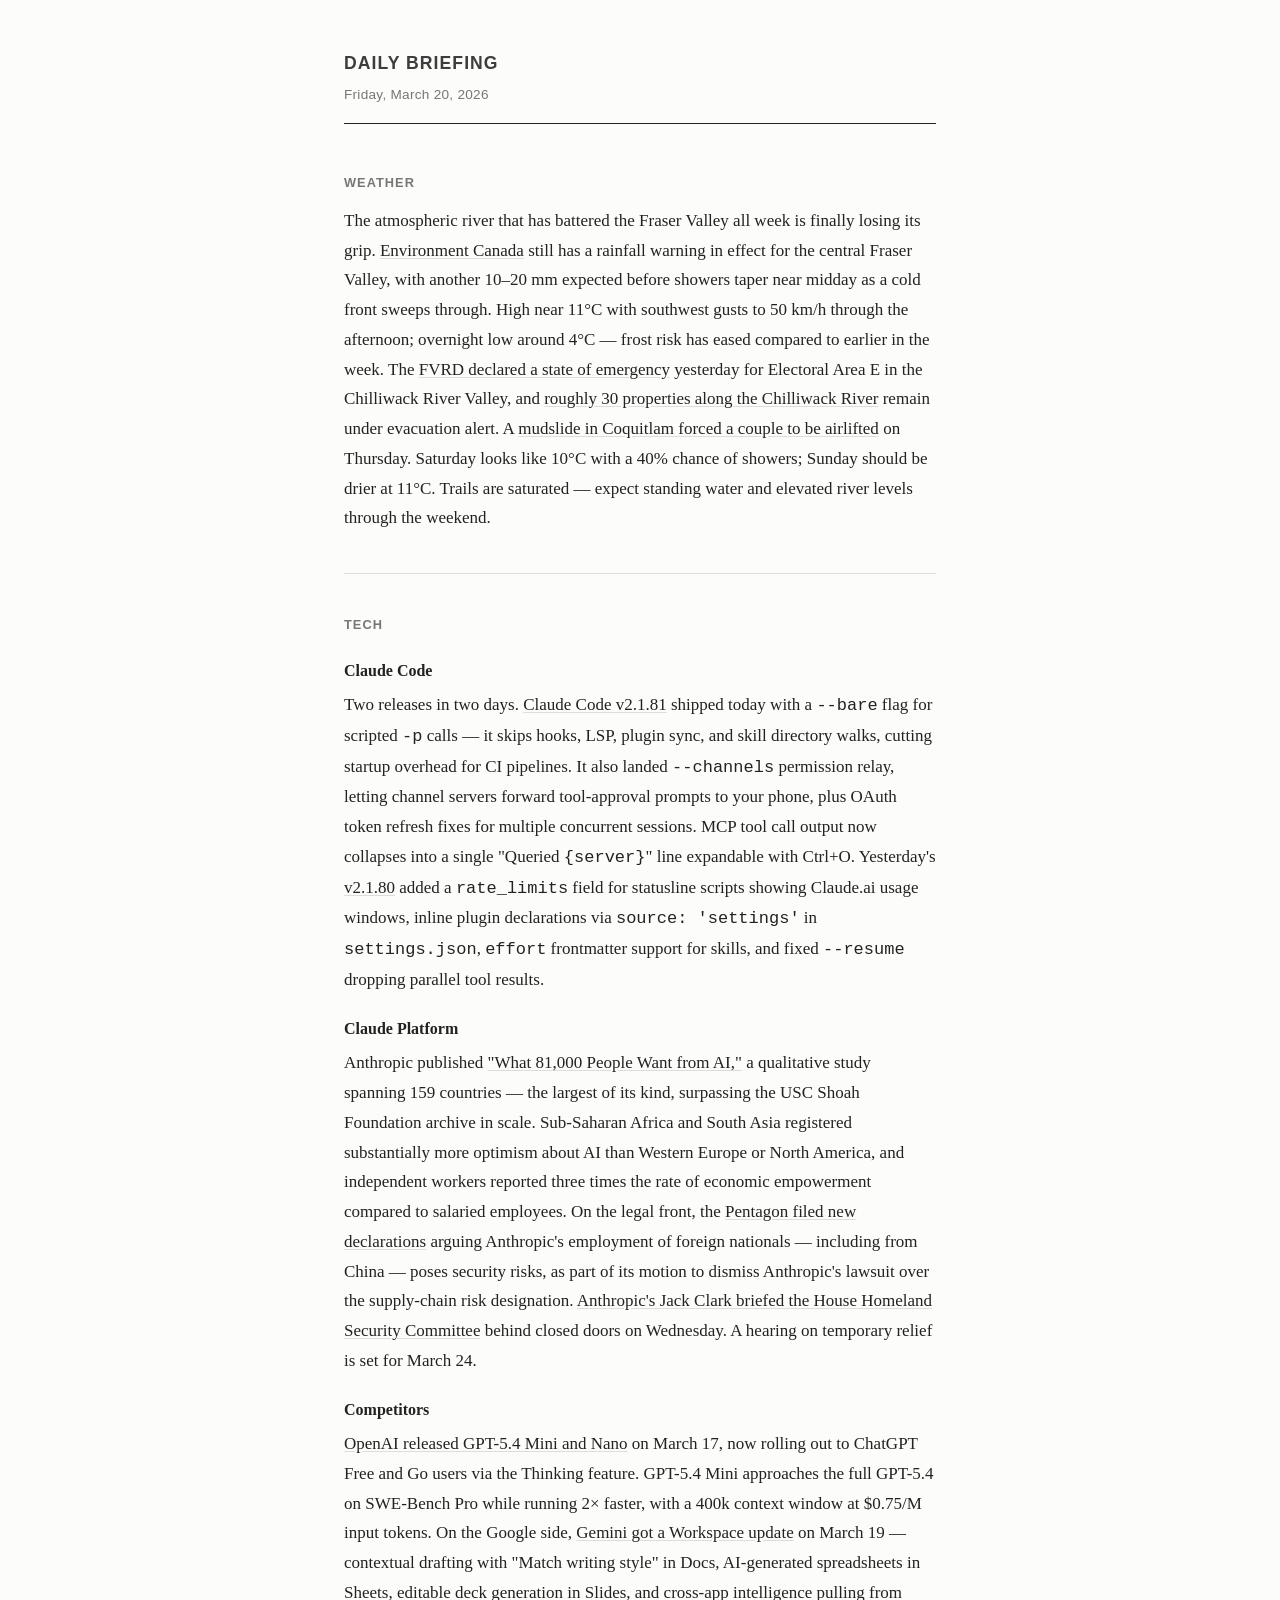
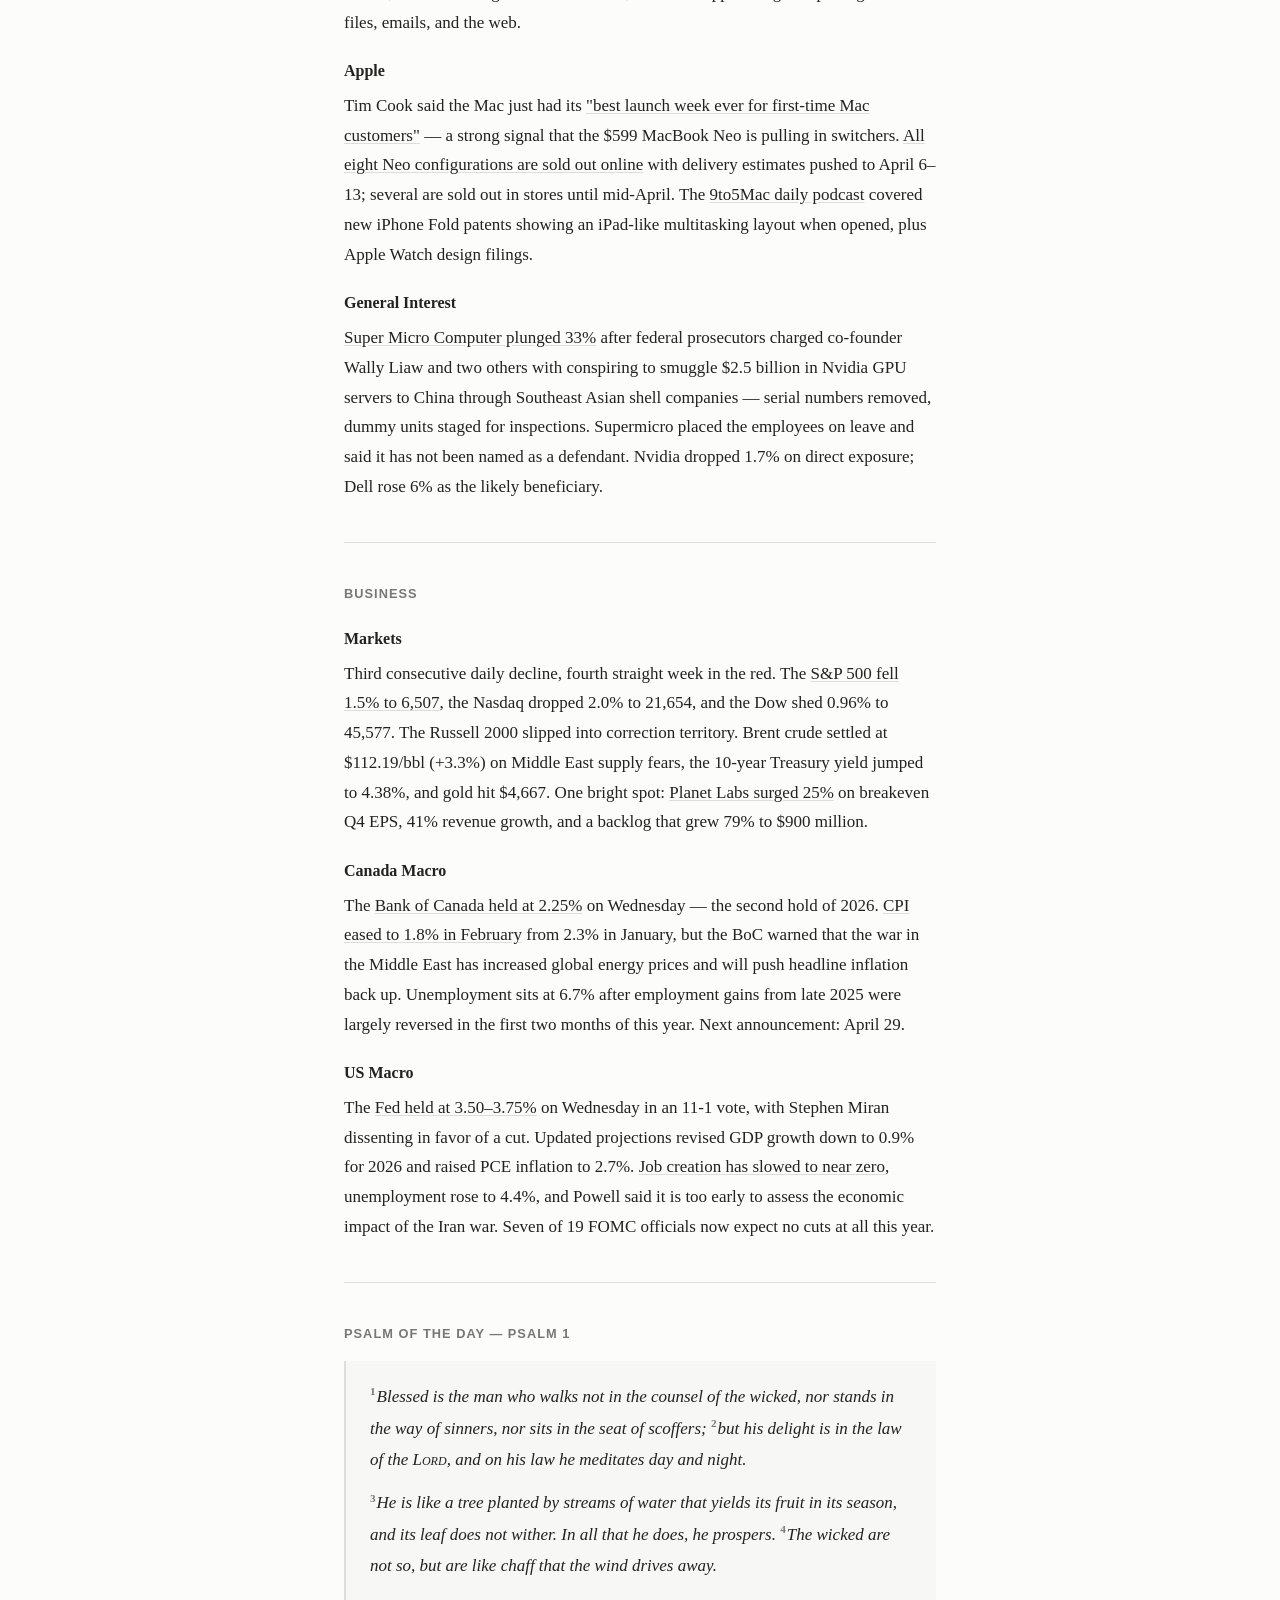
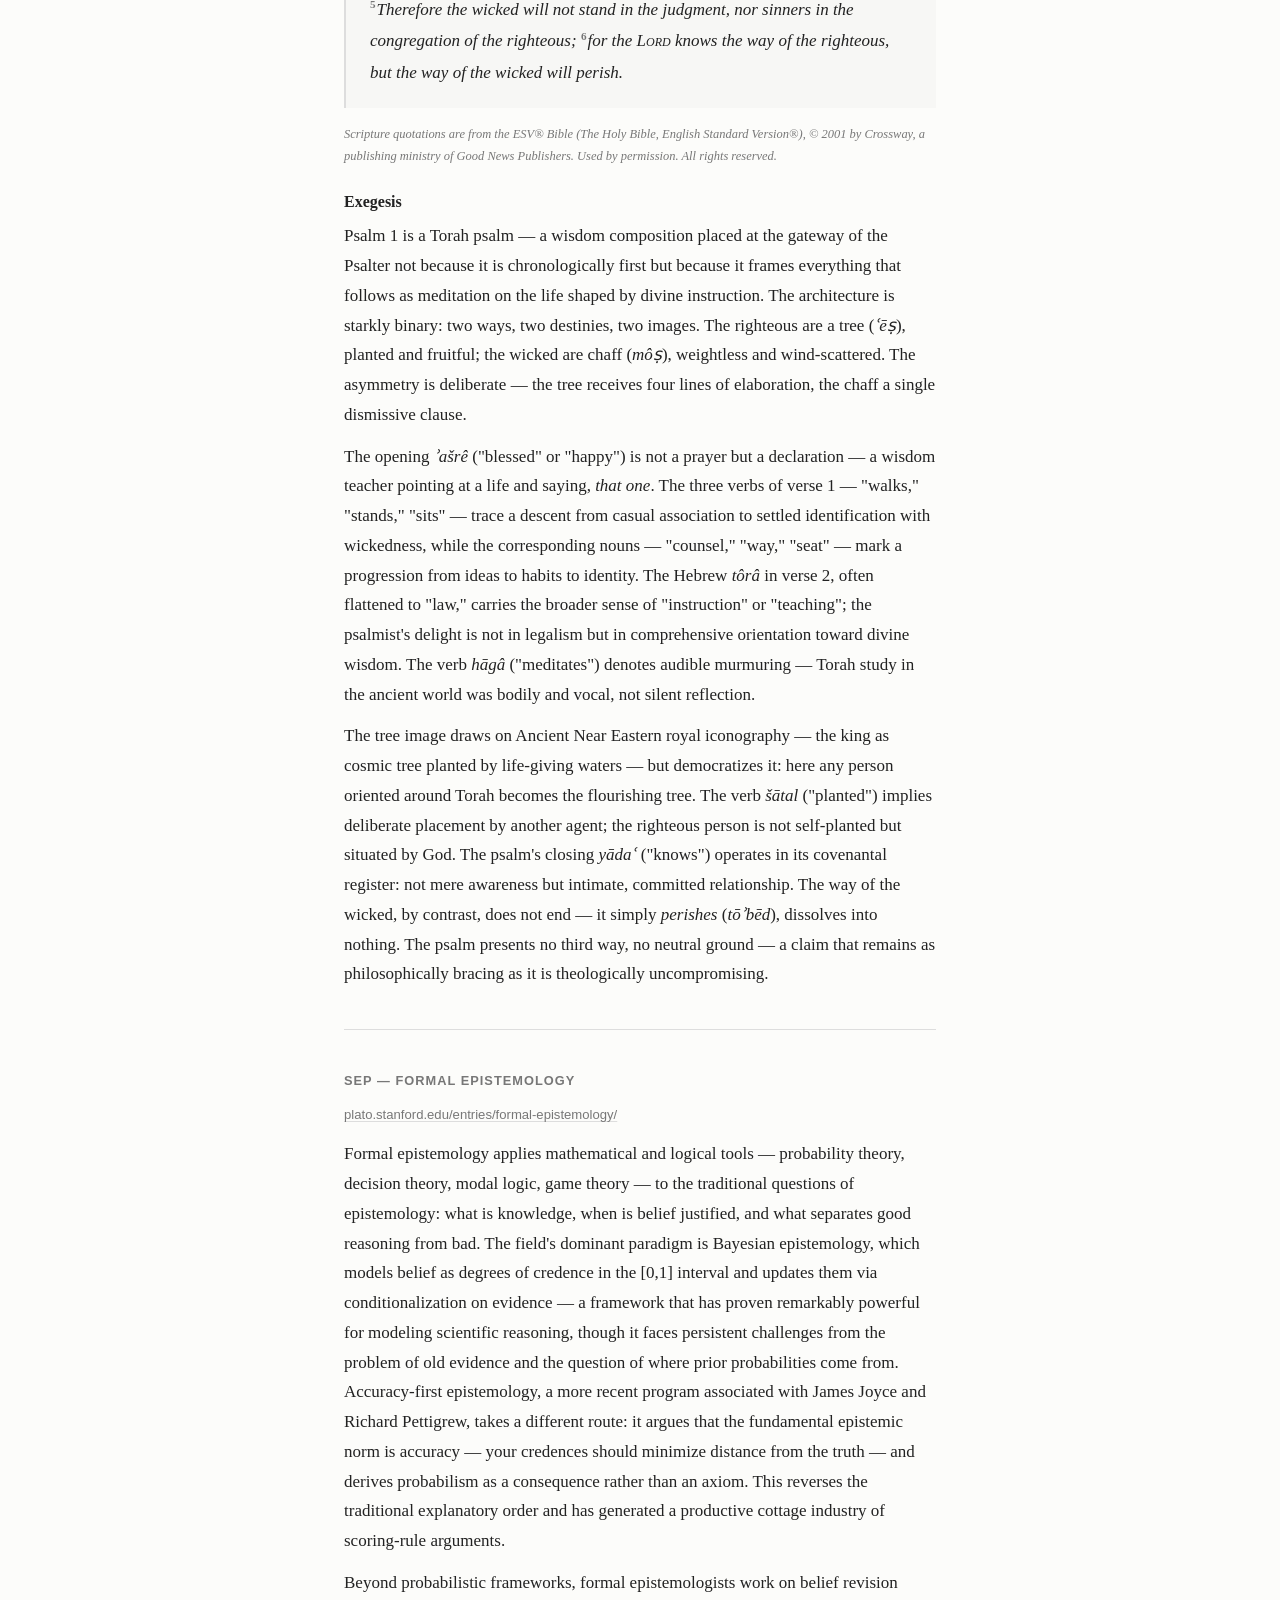
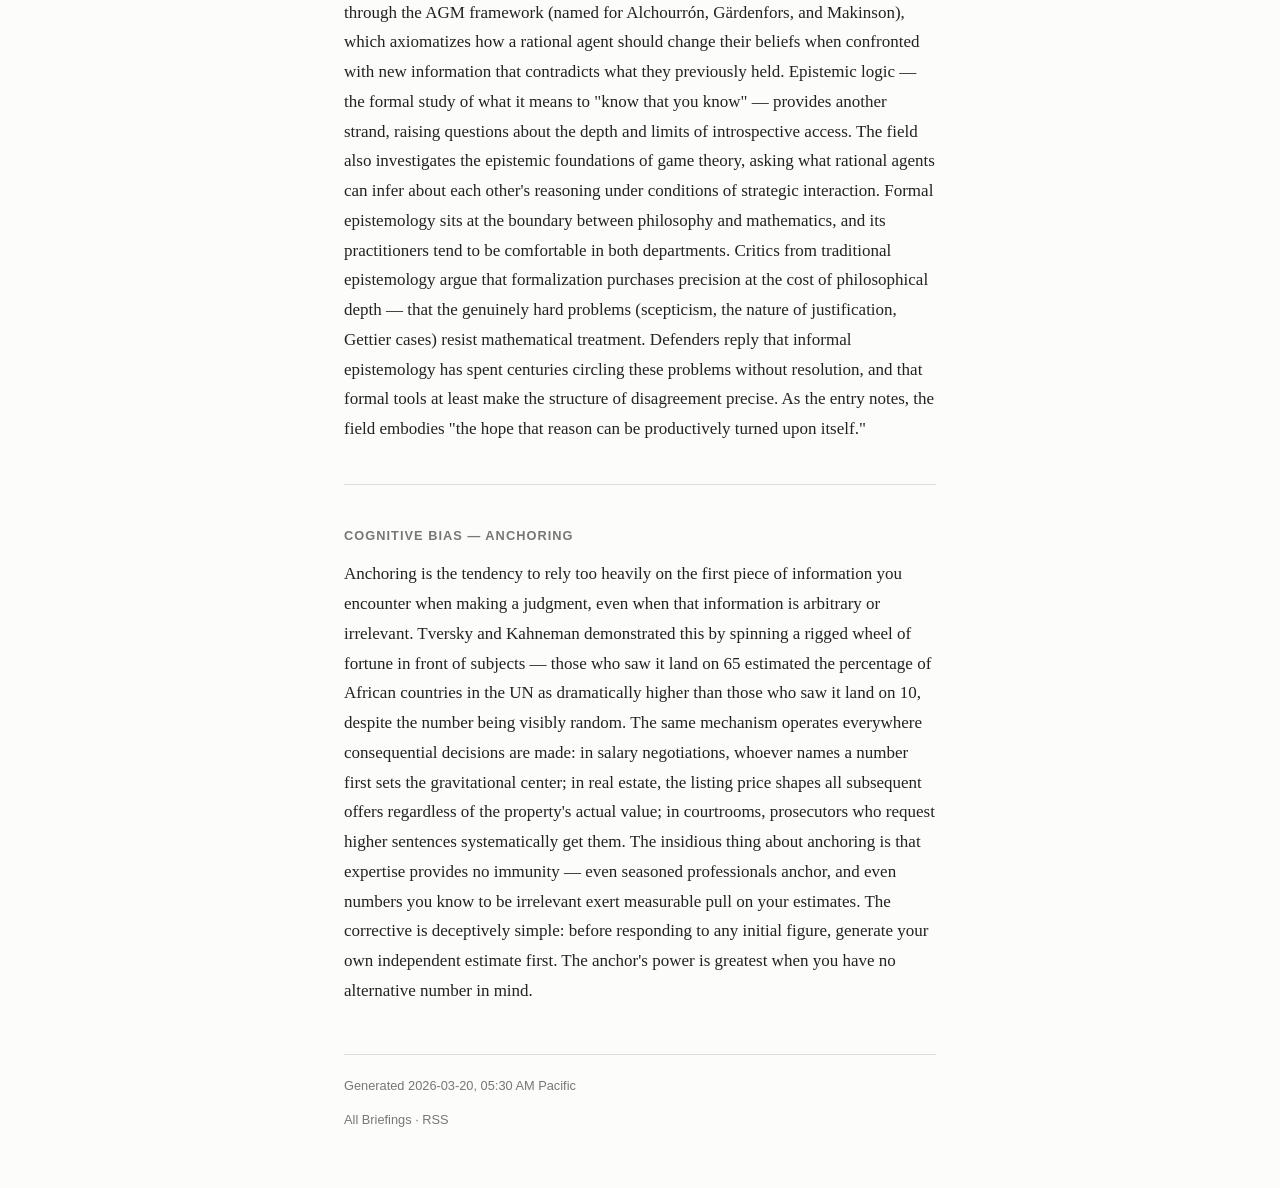
==== commit 6607f923: "Regenerate March 20 briefing with improved sourcing and coverage Rebuilt all sections from fresh sou" ====
--- a/briefings/2026-03-20.html
+++ b/briefings/2026-03-20.html
@@ -17,7 +17,7 @@
 <section>
   <h2>Weather</h2>
   <p>
-    The atmospheric river that has been hammering the Fraser Valley all week is finally tapering, but not gently. <a href="https://weather.gc.ca/en/location/index.html?coords=49.233,-121.767">Environment Canada</a> has upgraded the rainfall warning to orange — "significant damage likely" — with another 10–20 mm expected before showers ease near noon. High of 11°C with southwest winds gusting to 50 km/h through the afternoon, overnight low of 1°C — frost risk tonight, so cover anything tender. The <a href="https://fraservalleytoday.ca/2026/03/19/state-of-emergency-declared-in-fvrd/">FVRD declared a state of emergency</a> yesterday; <a href="https://theprogress.com/2026/03/20/rainfall-warning-remains-in-place-for-fraser-valley-as-heavy-rain-continues/">roughly 40 homes along the Chilliwack River remain under evacuation alert</a>, though sandbagging efforts are paying off and dikes are holding. A <a href="https://www.cbc.ca/news/canada/british-columbia/evacuation-alert-fraser-valley-atmospheric-river-bc-9.7135863">mudslide in Coquitlam forced an airlift</a> of one couple yesterday. Saturday brings similar conditions — 9°C, scattered showers — before a drier Sunday at 11°C. Trails are saturated; expect standing water and elevated river levels through the weekend.
+    The atmospheric river that has battered the Fraser Valley all week is finally losing its grip. <a href="https://weather.gc.ca/en/location/index.html?coords=49.233,-121.767">Environment Canada</a> still has a rainfall warning in effect for the central Fraser Valley, with another 10–20 mm expected before showers taper near midday as a cold front sweeps through. High near 11°C with southwest gusts to 50 km/h through the afternoon; overnight low around 4°C — frost risk has eased compared to earlier in the week. The <a href="https://fraservalleytoday.ca/2026/03/19/state-of-emergency-declared-in-fvrd/">FVRD declared a state of emergency</a> yesterday for Electoral Area E in the Chilliwack River Valley, and <a href="https://theprogress.com/2026/03/19/state-of-local-emergency-declared-for-fvrds-area-e-in-the-chilliwack-river-valley/">roughly 30 properties along the Chilliwack River</a> remain under evacuation alert. A <a href="https://www.cbc.ca/news/canada/british-columbia/evacuation-alert-fraser-valley-atmospheric-river-bc-9.7135863">mudslide in Coquitlam forced a couple to be airlifted</a> on Thursday. Saturday looks like 10°C with a 40% chance of showers; Sunday should be drier at 11°C. Trails are saturated — expect standing water and elevated river levels through the weekend.
   </p>
 </section>
 
@@ -28,27 +28,27 @@
 
   <h3>Claude Code</h3>
   <p>
-    Two releases in two days. <a href="https://code.claude.com/docs/en/changelog">Claude Code v2.1.81</a> shipped today with a <code>--bare</code> flag for scripted <code>-p</code> calls — it skips hooks, LSP, plugin sync, and skill directory walks, which cuts startup overhead for CI pipelines. It also landed <code>--channels</code> permission relay (channel servers can now forward tool approval prompts to your phone), OAuth token refresh fixes for multiple concurrent sessions, and MCP tool call output that collapses into a single "Queried <code>{server}</code>" line expandable with Ctrl+O. Yesterday's <a href="https://code.claude.com/docs/en/changelog">v2.1.80</a> added a <code>rate_limits</code> field for statusline scripts showing Claude.ai usage windows, inline plugin declarations via <code>source: 'settings'</code> in <code>settings.json</code>, <code>effort</code> frontmatter support for skills, and fixed <code>--resume</code> dropping parallel tool results.
+    Two releases in two days. <a href="https://code.claude.com/docs/en/changelog">Claude Code v2.1.81</a> shipped today with a <code>--bare</code> flag for scripted <code>-p</code> calls — it skips hooks, LSP, plugin sync, and skill directory walks, cutting startup overhead for CI pipelines. It also landed <code>--channels</code> permission relay, letting channel servers forward tool-approval prompts to your phone, plus OAuth token refresh fixes for multiple concurrent sessions. MCP tool call output now collapses into a single "Queried <code>{server}</code>" line expandable with Ctrl+O. Yesterday's <a href="https://code.claude.com/docs/en/changelog">v2.1.80</a> added a <code>rate_limits</code> field for statusline scripts showing Claude.ai usage windows, inline plugin declarations via <code>source: 'settings'</code> in <code>settings.json</code>, <code>effort</code> frontmatter support for skills, and fixed <code>--resume</code> dropping parallel tool results.
   </p>
 
   <h3>Claude Platform</h3>
   <p>
-    Anthropic published <a href="https://www.cnbc.com/2026/03/20/anthropic-whos-most-optimistic-about-ai-and-who-isnt.html">a survey of roughly 81,000 people across 159 countries</a> on attitudes toward AI. The headline finding: Sub-Saharan Africa and Asia are substantially more optimistic than Western Europe and North America, and independent workers reported three times the rate of economic empowerment from AI compared to salaried employees. On the legal front, <a href="https://thehill.com/policy/technology/5790299-trump-administration-pentagon-anthropic-lawsuit/">the DOJ urged a federal court to reject Anthropic's preliminary injunction</a> against the Pentagon's supply-chain risk designation, arguing Anthropic's terms of service "have become unacceptable to the executive branch." A <a href="https://www.osvnews.com/anthropic-fight-with-the-pentagon-amid-iran-war-puts-ethics-of-ai-warfare-in-focus/">hearing on temporary relief</a> is set for March 24.
+    Anthropic published <a href="https://www.anthropic.com/81k-interviews">"What 81,000 People Want from AI,"</a> a qualitative study spanning 159 countries — the largest of its kind, surpassing the USC Shoah Foundation archive in scale. Sub-Saharan Africa and South Asia registered substantially more optimism about AI than Western Europe or North America, and independent workers reported three times the rate of economic empowerment compared to salaried employees. On the legal front, the <a href="https://www.axios.com/2026/03/19/pentagon-anthropic-foreign-workforce-security-risks">Pentagon filed new declarations</a> arguing Anthropic's employment of foreign nationals — including from China — poses security risks, as part of its motion to dismiss Anthropic's lawsuit over the supply-chain risk designation. <a href="https://www.axios.com/2026/03/19/anthropic-house-homeland-security-ai">Anthropic's Jack Clark briefed the House Homeland Security Committee</a> behind closed doors on Wednesday. A hearing on temporary relief is set for March 24.
   </p>
 
   <h3>Competitors</h3>
   <p>
-    OpenAI <a href="https://releasebot.io/updates/openai">rolled out GPT-5.4 Mini</a> in ChatGPT, now available to Free and Go users via the Thinking feature. OpenAI also <a href="https://www.pymnts.com/artificial-intelligence-2/2026/openai-and-google-refine-early-ai-commerce-strategies/">confirmed it is ending Instant Checkout</a> in ChatGPT, pivoting to facilitating sales through retailers' dedicated apps instead. On the Google side, <a href="https://releasebot.io/updates/openai">Gemini got a Workspace update</a> — contextual drafting in Docs, AI-generated spreadsheets in Sheets, editable deck generation in Slides, and AI Overviews in Drive.
+    <a href="https://openai.com/index/introducing-gpt-5-4-mini-and-nano/">OpenAI released GPT-5.4 Mini and Nano</a> on March 17, now rolling out to ChatGPT Free and Go users via the Thinking feature. GPT-5.4 Mini approaches the full GPT-5.4 on SWE-Bench Pro while running 2× faster, with a 400k context window at $0.75/M input tokens. On the Google side, <a href="https://blog.google/products-and-platforms/products/workspace/gemini-workspace-updates-march-2026/">Gemini got a Workspace update</a> on March 19 — contextual drafting with "Match writing style" in Docs, AI-generated spreadsheets in Sheets, editable deck generation in Slides, and cross-app intelligence pulling from files, emails, and the web.
   </p>
 
   <h3>Apple</h3>
   <p>
-    Tim Cook said the Mac just had its <a href="https://9to5mac.com/2026/03/20/tim-cook-says-the-mac-just-set-a-new-launch-record-for-apple/">"best launch week ever for first-time Mac customers"</a> — a strong signal that the $599 MacBook Neo is pulling in switchers. Neo demand is outstripping supply: <a href="https://9to5mac.com/2026/03/20/daily-march-20-2026/">orders placed today</a> show estimated delivery of April 6–13. In the rumour mill, <a href="https://9to5mac.com/2026/03/20/daily-march-20-2026/">9to5Mac's daily podcast</a> covered new iPhone Fold patents and Apple Watch design filings.
+    Tim Cook said the Mac just had its <a href="https://9to5mac.com/2026/03/20/tim-cook-says-the-mac-just-set-a-new-launch-record-for-apple/">"best launch week ever for first-time Mac customers"</a> — a strong signal that the $599 MacBook Neo is pulling in switchers. <a href="https://9to5mac.com/2026/03/20/apple-hasnt-caught-up-to-macbook-neo-demand-yet/">All eight Neo configurations are sold out online</a> with delivery estimates pushed to April 6–13; several are sold out in stores until mid-April. The <a href="https://9to5mac.com/2026/03/20/daily-march-20-2026/">9to5Mac daily podcast</a> covered new iPhone Fold patents showing an iPad-like multitasking layout when opened, plus Apple Watch design filings.
   </p>
 
   <h3>General Interest</h3>
   <p>
-    <a href="https://news.ycombinator.com/front">Hacker News</a> today: "<a href="https://notes.visaint.space/">AI coding is gambling</a>" is the top post (420 points, 343 comments) — an essay arguing that LLM-assisted coding introduces a slot-machine dynamic where occasional brilliant output masks systemic unreliability. Also trending: "<a href="https://news.ycombinator.com/">Show HN: Will my flight have Starlink?</a>" (350 points), a <a href="https://blog.qualys.com/">Snap privilege-escalation vulnerability</a> (CVE-2026-3888) enabling local root access (148 comments), and <a href="https://phoronix.com/">Google engineers launching "Sashiko"</a> for agentic AI code review of the Linux kernel.
+    <a href="https://finance.yahoo.com/news/supermicro-stock-plunges-33-after-us-charges-co-founder-with-conspiracy-to-smuggle-nvidia-chips-to-china-201013177.html">Super Micro Computer plunged 33%</a> after federal prosecutors charged co-founder Wally Liaw and two others with conspiring to smuggle $2.5 billion in Nvidia GPU servers to China through Southeast Asian shell companies — serial numbers removed, dummy units staged for inspections. Supermicro placed the employees on leave and said it has not been named as a defendant. Nvidia dropped 1.7% on direct exposure; Dell rose 6% as the likely beneficiary.
   </p>
 </section>
 
@@ -59,17 +59,17 @@
 
   <h3>Markets</h3>
   <p>
-    Third consecutive daily decline, fourth straight week in the red. The <a href="https://finance.yahoo.com/markets/stocks/articles/stock-market-today-march-20-212631719.html">S&amp;P 500 fell 1.5% to 6,507</a>, the Nasdaq dropped 2.0% to 21,654, and the Dow shed 0.96% to 45,577. The Russell 2000 slipped into correction territory — down 10% from its recent high. <a href="https://247wallst.com/investing/2026/03/20/stock-market-live-march-20-2026-sp-500-spy-lower-on-higher-oil-prices-again/">Brent topped $120/bbl</a> on escalating Middle East supply risks, gold hit $4,667, and HSBC analysts say markets are now pricing in a recession. One bright spot: <a href="https://www.fool.com/investing/2026/03/20/stock-market-today-live-coverage/">Planet Labs surged 26%</a> on breakeven Q4 EPS and 41% revenue growth.
+    Third consecutive daily decline, fourth straight week in the red. The <a href="https://finance.yahoo.com/markets/stocks/articles/stock-market-today-march-20-212631719.html">S&amp;P 500 fell 1.5% to 6,507</a>, the Nasdaq dropped 2.0% to 21,654, and the Dow shed 0.96% to 45,577. The Russell 2000 slipped into correction territory. Brent crude settled at $112.19/bbl (+3.3%) on Middle East supply fears, the 10-year Treasury yield jumped to 4.38%, and gold hit $4,667. One bright spot: <a href="https://finance.yahoo.com/markets/stocks/articles/stock-market-today-march-20-215435294.html">Planet Labs surged 25%</a> on breakeven Q4 EPS, 41% revenue growth, and a backlog that grew 79% to $900 million.
   </p>
 
   <h3>Canada Macro</h3>
   <p>
-    The <a href="https://www.bankofcanada.ca/2026/03/fad-press-release-2026-03-18/">Bank of Canada held at 2.25%</a> on Wednesday — the second hold of 2026. <a href="https://www.bnnbloomberg.ca/business/economics/2026/03/18/bank-of-canada-holds-interest-rate-warns-iran-war-will-boost-inflation/">CPI eased to 1.8% in February</a> from 2.3% in January, but the BoC warned that the Iran war will boost energy prices and push headline inflation back up. Unemployment sits at 6.7% after employment gains from late 2025 were largely reversed in the first two months of this year. <a href="https://stories.td.com/ca/en/article/bank-of-canada-interest-rate-march-2026">TD's Maria Solovieva noted</a> there's no strong reason to move with inflation near target, but GDP growth remains below potential. Next announcement: April 29.
+    The <a href="https://www.bankofcanada.ca/2026/03/fad-press-release-2026-03-18/">Bank of Canada held at 2.25%</a> on Wednesday — the second hold of 2026. <a href="https://www.bnnbloomberg.ca/business/economics/2026/03/18/bank-of-canada-holds-key-interest-rate-at-225/">CPI eased to 1.8% in February</a> from 2.3% in January, but the BoC warned that the war in the Middle East has increased global energy prices and will push headline inflation back up. Unemployment sits at 6.7% after employment gains from late 2025 were largely reversed in the first two months of this year. Next announcement: April 29.
   </p>
 
   <h3>US Macro</h3>
   <p>
-    The <a href="https://www.cnbc.com/2026/03/18/fed-interest-rate-decision-march-2026.html">Fed held at 3.50–3.75%</a> on Wednesday in an 11-1 vote. The dot plot still signals one cut this year and one in 2027, but updated projections raised PCE inflation to 2.7% from 2.4% in December. <a href="https://finance.yahoo.com/news/live/fed-meeting-live-updates-federal-reserve-holds-rates-steady-forecasts-1-rate-cut-in-2026-180216872.html">Employers cut 92,000 jobs in February</a>, unemployment rose to 4.4%, and Powell said it's too early to assess the economic impact of the Iran war. Seven of 19 FOMC officials now expect no cuts at all this year, up from six in December.
+    The <a href="https://www.federalreserve.gov/newsevents/pressreleases/monetary20260318a.htm">Fed held at 3.50–3.75%</a> on Wednesday in an 11-1 vote, with Stephen Miran dissenting in favor of a cut. Updated projections revised GDP growth down to 0.9% for 2026 and raised PCE inflation to 2.7%. <a href="https://finance.yahoo.com/news/live/fed-meeting-live-updates-federal-reserve-holds-rates-steady-forecasts-1-rate-cut-in-2026-180216872.html">Job creation has slowed to near zero</a>, unemployment rose to 4.4%, and Powell said it is too early to assess the economic impact of the Iran war. Seven of 19 FOMC officials now expect no cuts at all this year.
   </p>
 </section>
 
@@ -77,7 +77,6 @@
 
 <section>
   <h2>Psalm of the Day — Psalm 1</h2>
-  <h3>The Two Ways</h3>
 
   <div class="psalm-text">
     <p>
@@ -111,13 +110,13 @@
 
   <h3>Exegesis</h3>
   <p>
-    Psalm 1 is a Torah psalm — a wisdom composition placed at the gate of the Psalter not because it is chronologically first but because it frames everything that follows as meditation on the life shaped by divine instruction. The architecture is starkly binary: two ways, two destinies, two images. The righteous are a tree (<em>ʿēṣ</em>), planted and fruitful; the wicked are chaff (<em>môṣ</em>), weightless and wind-scattered. The asymmetry is the point — the tree gets four lines of elaboration, the chaff gets one.
+    Psalm 1 is a Torah psalm — a wisdom composition placed at the gateway of the Psalter not because it is chronologically first but because it frames everything that follows as meditation on the life shaped by divine instruction. The architecture is starkly binary: two ways, two destinies, two images. The righteous are a tree (<em>ʿēṣ</em>), planted and fruitful; the wicked are chaff (<em>môṣ</em>), weightless and wind-scattered. The asymmetry is deliberate — the tree receives four lines of elaboration, the chaff a single dismissive clause.
   </p>
   <p>
-    The opening <em>ʾašrê</em> ("blessed" or "happy") is not a prayer but a declaration — a wisdom teacher pointing at a life and saying, <em>that one</em>. The three verbs of verse 1 — "walks," "stands," "sits" — trace a descent from casual association to settled identification with wickedness, while the nouns — "counsel," "way," "seat" — mark a progression from ideas to habits to identity. The Hebrew <em>tôrâ</em> in verse 2, often translated "law," carries the broader sense of "instruction" or "teaching"; the psalmist's delight is not in legalism but in a comprehensive orientation toward divine wisdom. The verb <em>hāgâ</em> ("meditates") denotes audible murmuring, not silent reflection — Torah study in the ancient world was bodily and vocal.
+    The opening <em>ʾašrê</em> ("blessed" or "happy") is not a prayer but a declaration — a wisdom teacher pointing at a life and saying, <em>that one</em>. The three verbs of verse 1 — "walks," "stands," "sits" — trace a descent from casual association to settled identification with wickedness, while the corresponding nouns — "counsel," "way," "seat" — mark a progression from ideas to habits to identity. The Hebrew <em>tôrâ</em> in verse 2, often flattened to "law," carries the broader sense of "instruction" or "teaching"; the psalmist's delight is not in legalism but in comprehensive orientation toward divine wisdom. The verb <em>hāgâ</em> ("meditates") denotes audible murmuring — Torah study in the ancient world was bodily and vocal, not silent reflection.
   </p>
   <p>
-    The tree image draws on Ancient Near Eastern royal iconography — the king as cosmic tree planted by life-giving waters — but democratizes it: here any person oriented around Torah becomes the flourishing tree. The verb <em>šātal</em> ("planted") implies deliberate placement by another agent; the righteous person is not self-planted but situated by God. The psalm's closing <em>yāda'</em> ("knows") operates in its covenantal register: not mere awareness but intimate, committed relationship. The way of the wicked, by contrast, does not end — it simply <em>perishes</em> (<em>tōʾbēd</em>), dissolves into nothing. The psalm offers no third option.
+    The tree image draws on Ancient Near Eastern royal iconography — the king as cosmic tree planted by life-giving waters — but democratizes it: here any person oriented around Torah becomes the flourishing tree. The verb <em>šātal</em> ("planted") implies deliberate placement by another agent; the righteous person is not self-planted but situated by God. The psalm's closing <em>yādaʿ</em> ("knows") operates in its covenantal register: not mere awareness but intimate, committed relationship. The way of the wicked, by contrast, does not end — it simply <em>perishes</em> (<em>tōʾbēd</em>), dissolves into nothing. The psalm presents no third way, no neutral ground — a claim that remains as philosophically bracing as it is theologically uncompromising.
   </p>
 </section>
 
@@ -129,10 +128,10 @@
     <a href="https://plato.stanford.edu/entries/formal-epistemology/">plato.stanford.edu/entries/formal-epistemology/</a>
   </p>
   <p>
-    Formal epistemology applies mathematical and logical tools — probability theory, decision theory, modal logic, game theory — to the traditional questions of epistemology: what is knowledge, when is belief justified, and what separates good reasoning from bad. The <a href="https://plato.stanford.edu/entries/formal-epistemology/">SEP entry</a> identifies several core programs. Bayesian epistemology, the dominant paradigm, models belief as degrees of credence in the [0,1] interval and uses conditionalization on evidence to update them — a framework that has proven remarkably powerful for modeling scientific reasoning, though it faces challenges from the problem of old evidence and the question of where prior probabilities come from.
+    Formal epistemology applies mathematical and logical tools — probability theory, decision theory, modal logic, game theory — to the traditional questions of epistemology: what is knowledge, when is belief justified, and what separates good reasoning from bad. The field's dominant paradigm is Bayesian epistemology, which models belief as degrees of credence in the [0,1] interval and updates them via conditionalization on evidence — a framework that has proven remarkably powerful for modeling scientific reasoning, though it faces persistent challenges from the problem of old evidence and the question of where prior probabilities come from. Accuracy-first epistemology, a more recent program associated with James Joyce and Richard Pettigrew, takes a different route: it argues that the fundamental epistemic norm is accuracy — your credences should minimize distance from the truth — and derives probabilism as a consequence rather than an axiom. This reverses the traditional explanatory order and has generated a productive cottage industry of scoring-rule arguments.
   </p>
   <p>
-    Accuracy-first epistemology, a more recent program associated with Joyce and Pettigrew, argues that the fundamental epistemic norm is accuracy — your credences should minimize distance from the truth — and derives probabilism as a consequence rather than an axiom. Formal epistemologists also work on belief revision (the AGM framework for how to rationally change your mind), epistemic logic (what does it mean to "know that you know"?), and the epistemic foundations of game theory (what rational agents can infer about each other's reasoning). The field sits at the boundary between philosophy and mathematics, and its practitioners tend to be comfortable in both departments. Critics from traditional epistemology argue that formalization purchases precision at the cost of philosophical depth — that the hard problems of epistemology (scepticism, the nature of justification, the Gettier problem) resist mathematical treatment. Defenders reply that informal epistemology has spent centuries circling these problems without resolution, and that formal tools at least make the structure of disagreement precise. As the entry notes, formal epistemology is "an expression of the hope that reason can be productively turned upon itself."
+    Beyond probabilistic frameworks, formal epistemologists work on belief revision through the AGM framework (named for Alchourrón, Gärdenfors, and Makinson), which axiomatizes how a rational agent should change their beliefs when confronted with new information that contradicts what they previously held. Epistemic logic — the formal study of what it means to "know that you know" — provides another strand, raising questions about the depth and limits of introspective access. The field also investigates the epistemic foundations of game theory, asking what rational agents can infer about each other's reasoning under conditions of strategic interaction. Formal epistemology sits at the boundary between philosophy and mathematics, and its practitioners tend to be comfortable in both departments. Critics from traditional epistemology argue that formalization purchases precision at the cost of philosophical depth — that the genuinely hard problems (scepticism, the nature of justification, Gettier cases) resist mathematical treatment. Defenders reply that informal epistemology has spent centuries circling these problems without resolution, and that formal tools at least make the structure of disagreement precise. As the entry notes, the field embodies "the hope that reason can be productively turned upon itself."
   </p>
 </section>
 
@@ -141,7 +140,7 @@
 <section>
   <h2>Cognitive Bias — Anchoring</h2>
   <p>
-    Anchoring is the tendency to rely too heavily on the first piece of information you encounter when making a judgment, even when that information is irrelevant. Tversky and Kahneman demonstrated this by spinning a wheel of fortune in front of subjects — those who saw the wheel land on 65 estimated the percentage of African countries in the UN as dramatically higher than those who saw it land on 10. The same mechanism operates in salary negotiations (whoever names a number first sets the anchor), real estate (the listing price shapes all subsequent offers), and courtroom sentencing (prosecutors who request higher sentences get them). The insidious thing about anchoring is that knowing about it does not make you immune — even experts anchor, and even arbitrary numbers exert pull. The corrective: before responding to any initial figure, generate your own independent estimate first. The anchor's power is greatest when you have no alternative number in mind.
+    Anchoring is the tendency to rely too heavily on the first piece of information you encounter when making a judgment, even when that information is arbitrary or irrelevant. Tversky and Kahneman demonstrated this by spinning a rigged wheel of fortune in front of subjects — those who saw it land on 65 estimated the percentage of African countries in the UN as dramatically higher than those who saw it land on 10, despite the number being visibly random. The same mechanism operates everywhere consequential decisions are made: in salary negotiations, whoever names a number first sets the gravitational center; in real estate, the listing price shapes all subsequent offers regardless of the property's actual value; in courtrooms, prosecutors who request higher sentences systematically get them. The insidious thing about anchoring is that expertise provides no immunity — even seasoned professionals anchor, and even numbers you know to be irrelevant exert measurable pull on your estimates. The corrective is deceptively simple: before responding to any initial figure, generate your own independent estimate first. The anchor's power is greatest when you have no alternative number in mind.
   </p>
 </section>
 
